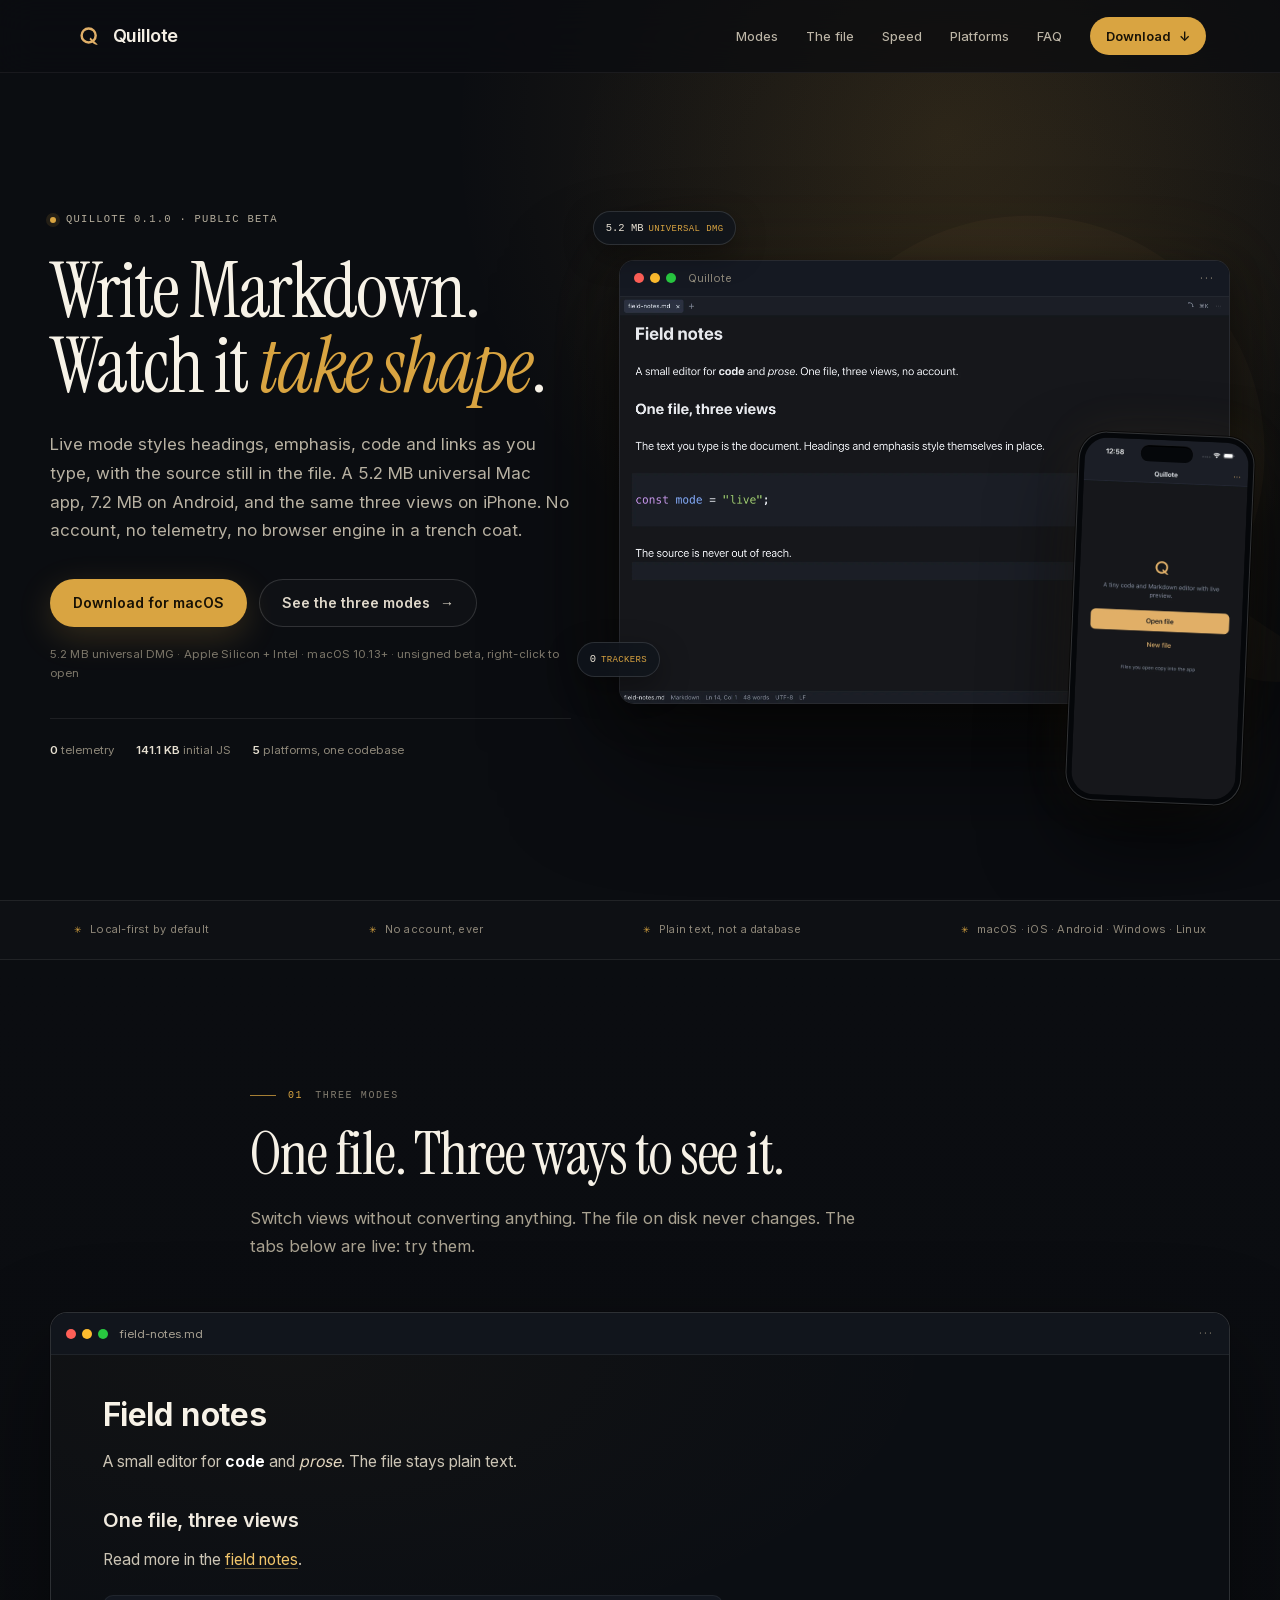
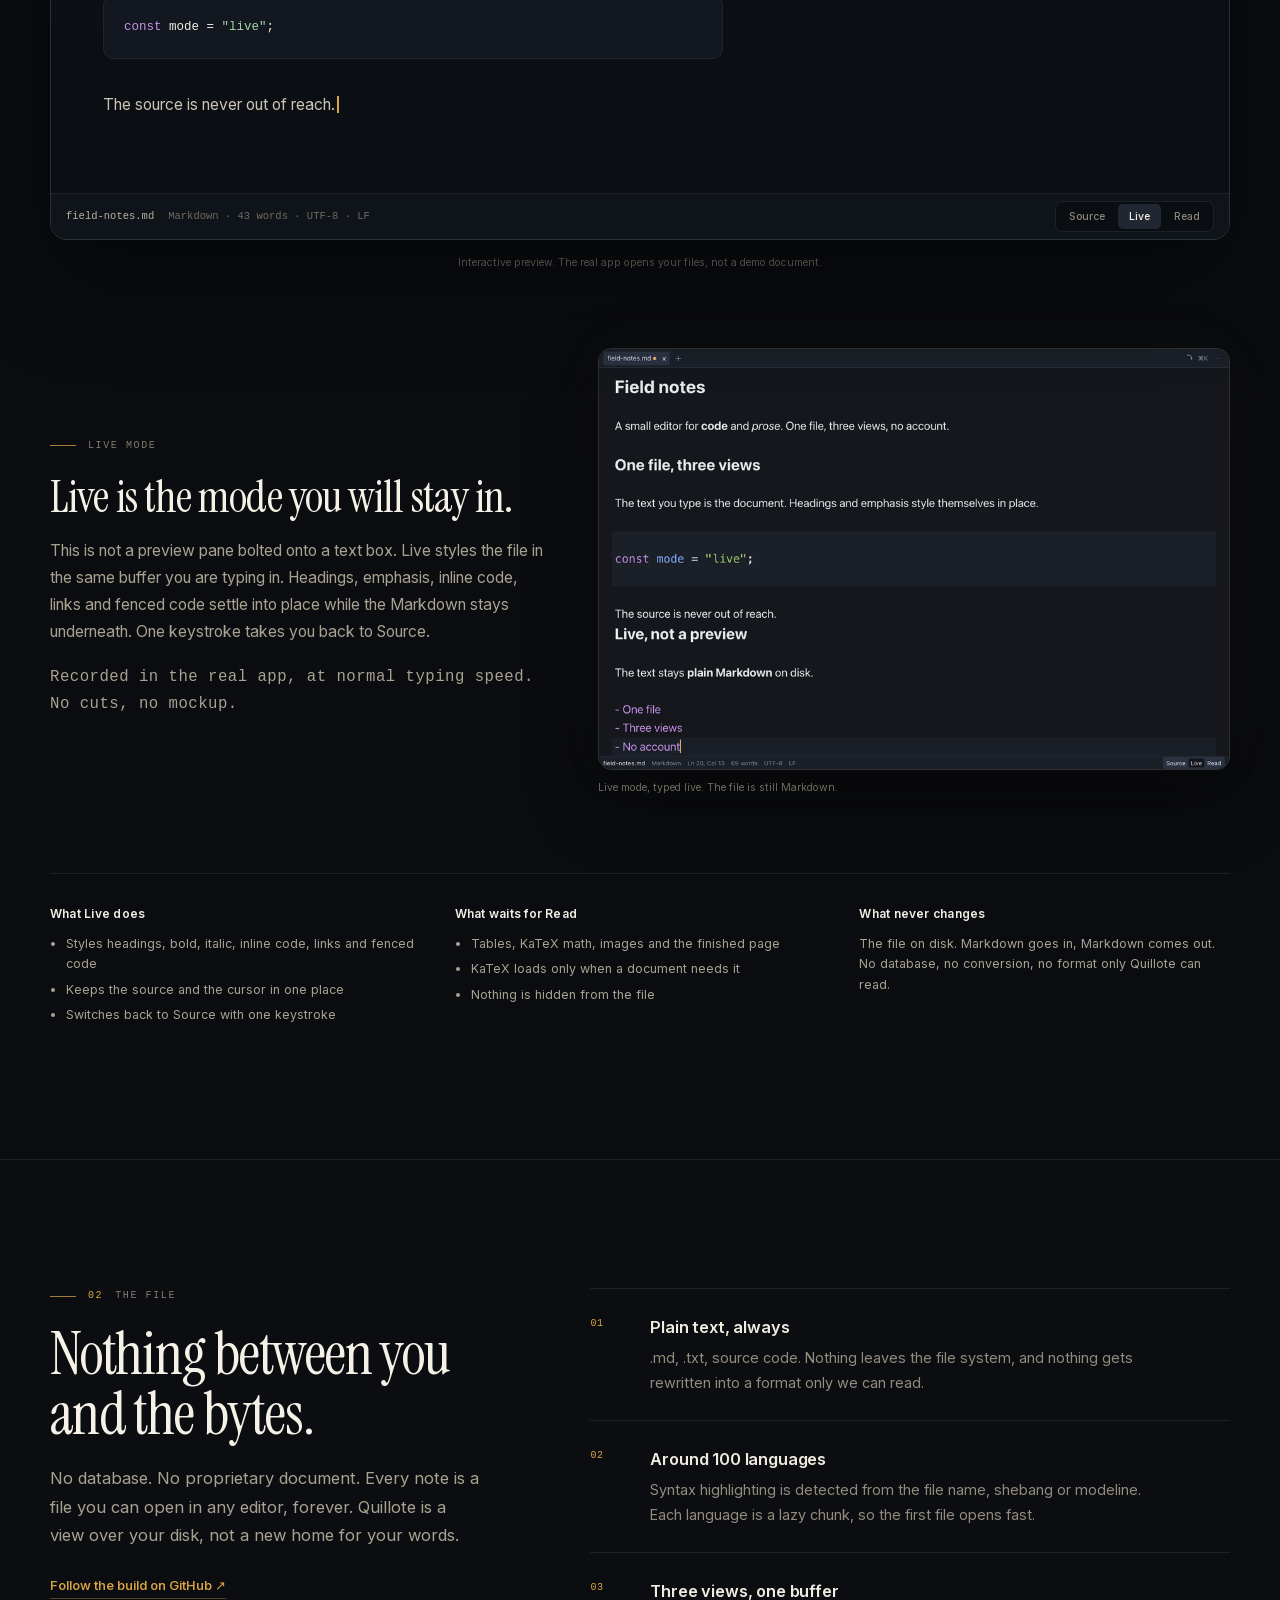
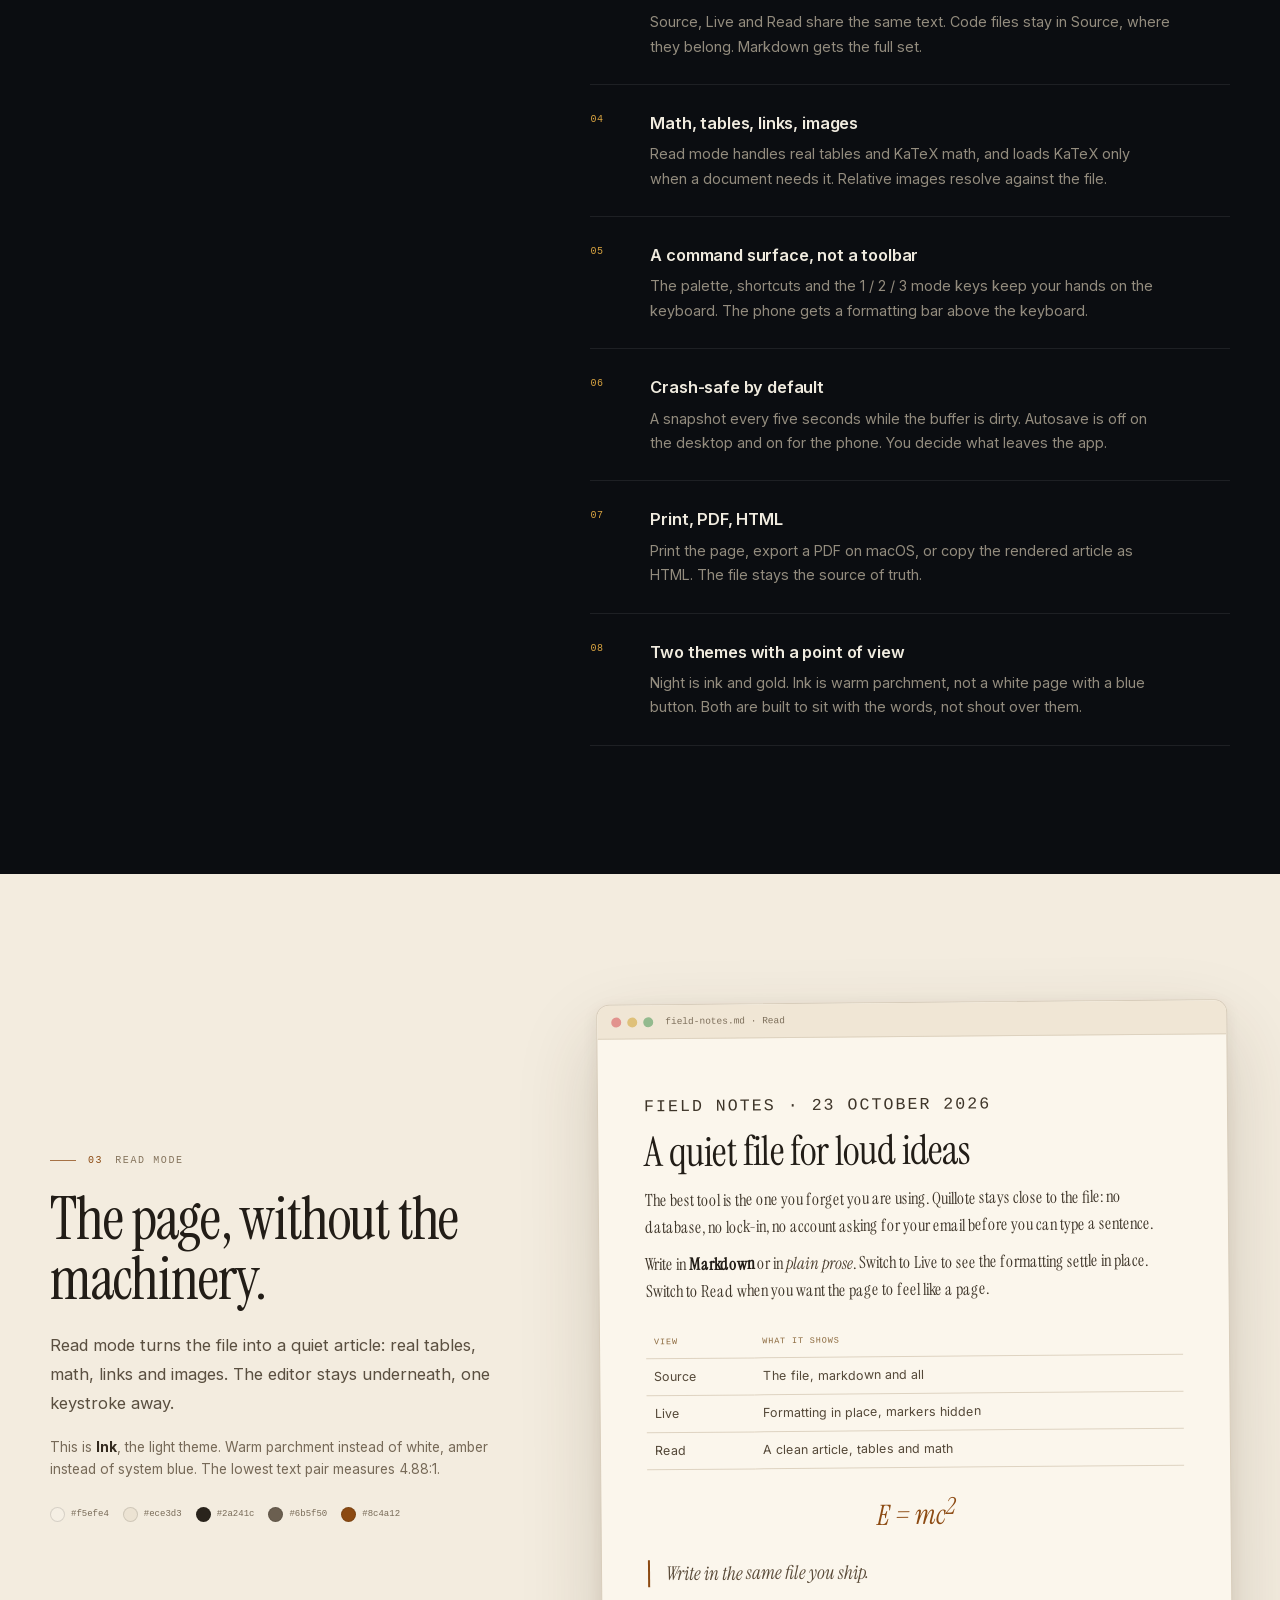
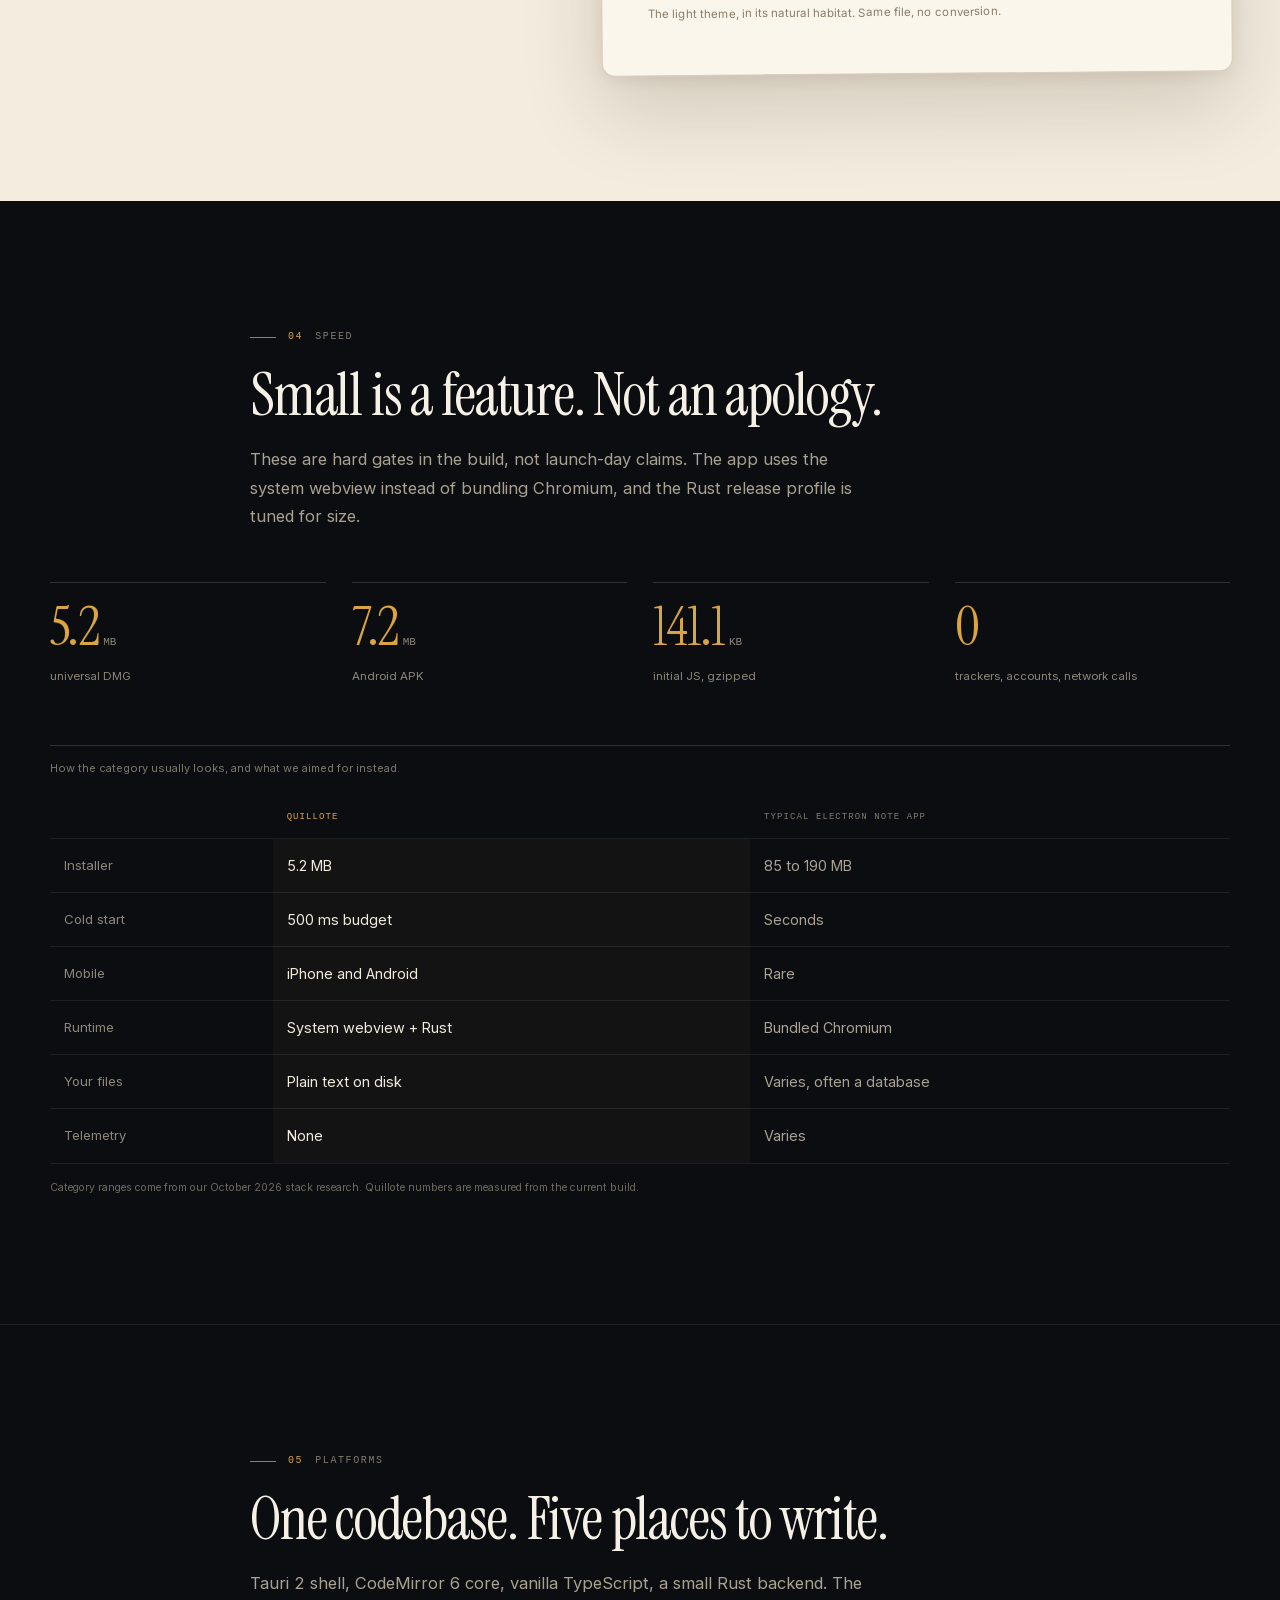
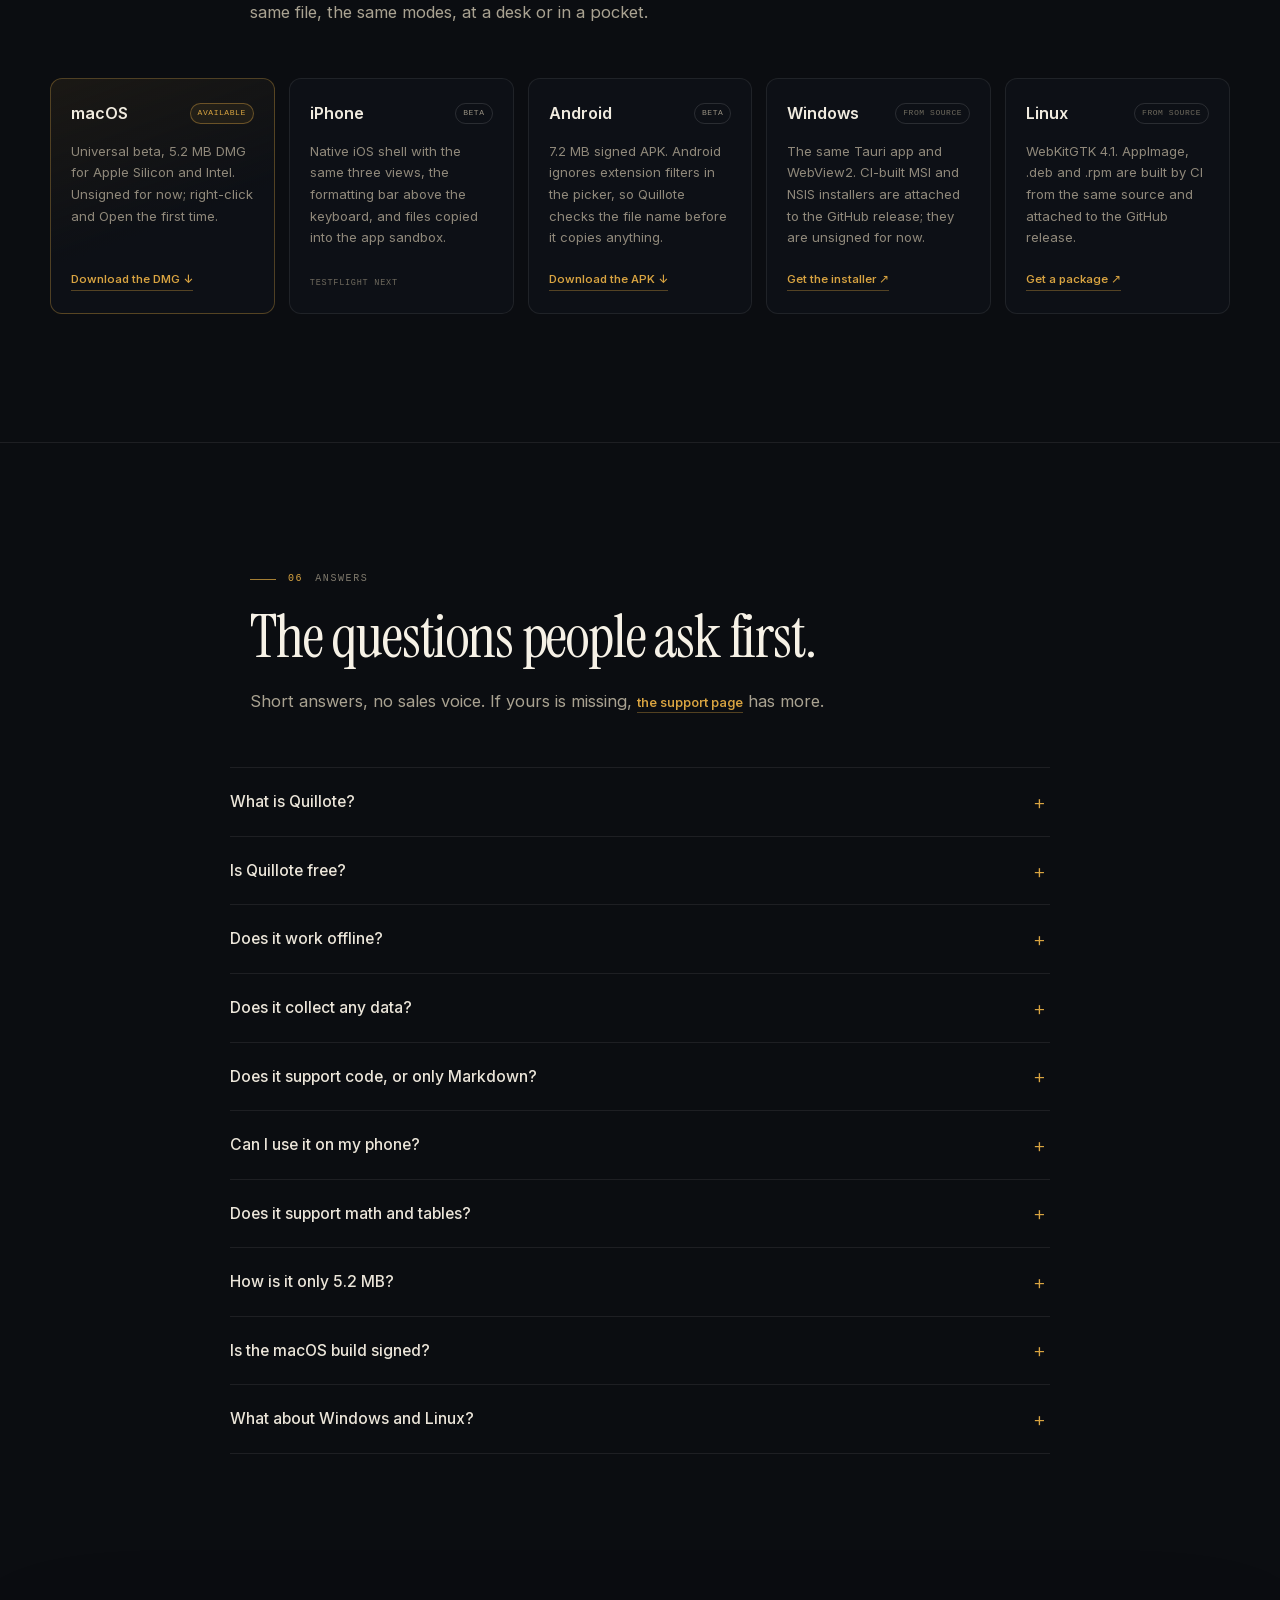
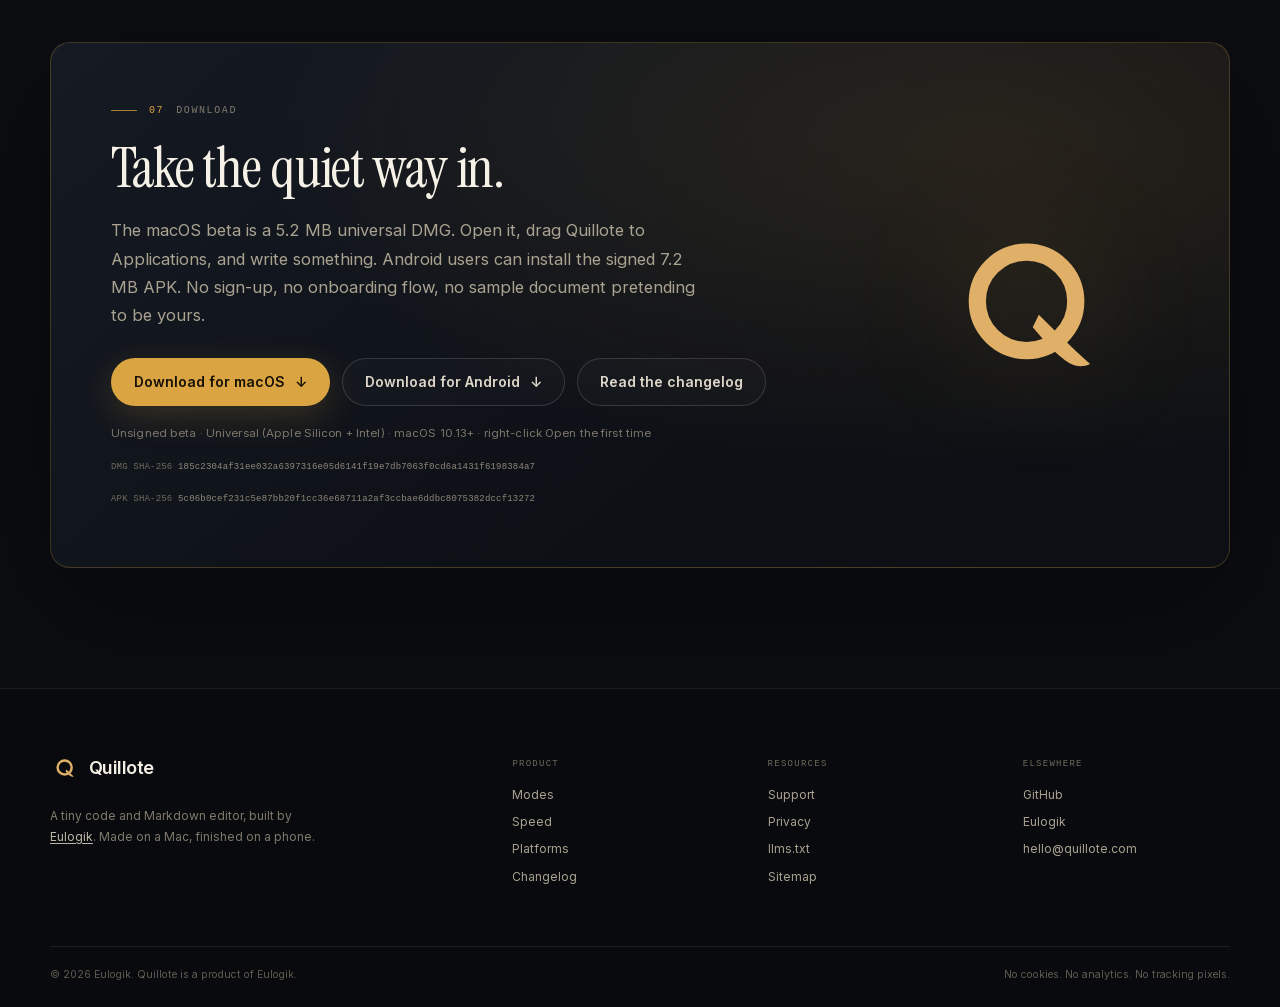
==== index.html @ 2f06572e "site: launch Quillote public beta" ====
<!DOCTYPE html>
<html lang="en">
<head>
  <meta charset="utf-8">
  <meta name="viewport" content="width=device-width, initial-scale=1, viewport-fit=cover">
  <title>Quillote: a tiny Markdown editor with a real Live mode</title>
  <meta name="description" content="Quillote is a 5.2 MB Markdown and code editor for macOS, iPhone and Android. Live mode styles the file as you type. Local files, no account, no telemetry.">
  <link rel="canonical" href="https://quillote.com/">
  <meta name="theme-color" content="#0b0d11">
  <meta name="color-scheme" content="dark">
  <meta name="author" content="Eulogik">

  <meta property="og:type" content="website">
  <meta property="og:site_name" content="Quillote">
  <meta property="og:title" content="Quillote: write Markdown, watch it take shape">
  <meta property="og:description" content="Live Markdown with a real code editor inside. A 5.2 MB Mac app, 7.2 MB on Android. Local files, no account, no telemetry.">
  <meta property="og:url" content="https://quillote.com/">
  <meta property="og:image" content="https://quillote.com/assets/img/og.jpg">
  <meta property="og:image:width" content="1200">
  <meta property="og:image:height" content="630">
  <meta property="og:image:alt" content="Quillote, a tiny code and Markdown editor">
  <meta name="twitter:card" content="summary_large_image">
  <meta name="twitter:title" content="Quillote: write Markdown, watch it take shape">
  <meta name="twitter:description" content="Live Markdown with a real code editor inside. A 5.2 MB Mac app, 7.2 MB on Android. Local files, no account, no telemetry.">
  <meta name="twitter:image" content="https://quillote.com/assets/img/og.jpg">

  <link rel="icon" href="assets/img/quillote-mark.svg" type="image/svg+xml">
  <link rel="apple-touch-icon" href="assets/img/apple-touch-icon.png">
  <link rel="manifest" href="site.webmanifest">
  <link rel="alternate" type="text/markdown" href="index.md" title="Quillote in Markdown">
  <link rel="describedby" href="llms.txt" type="text/plain">

  <link rel="preload" href="assets/fonts/instrument-serif-regular.woff2" as="font" type="font/woff2" crossorigin>
  <link rel="preload" href="assets/fonts/inter-var.woff2" as="font" type="font/woff2" crossorigin>
  <link rel="preload" href="assets/img/desktop-live-hero.webp" as="image" type="image/webp">
  <link rel="stylesheet" href="assets/css/site.css">
  <script>document.documentElement.classList.add('js')</script>
  <script type="application/ld+json">
  {
    "@context": "https://schema.org",
    "@graph": [
      {
        "@type": "WebSite",
        "@id": "https://quillote.com/#website",
        "url": "https://quillote.com/",
        "name": "Quillote",
        "description": "A tiny code and Markdown editor with live preview.",
        "inLanguage": "en",
        "publisher": { "@id": "https://quillote.com/#org" }
      },
      {
        "@type": "Organization",
        "@id": "https://quillote.com/#org",
        "name": "Eulogik",
        "url": "https://eulogik.com",
        "logo": "https://quillote.com/assets/img/quillote-icon.png",
        "sameAs": ["https://github.com/eulogik"]
      },
      {
        "@type": "WebPage",
        "@id": "https://quillote.com/#webpage",
        "url": "https://quillote.com/",
        "name": "Quillote: a tiny Markdown editor with a real Live mode",
        "isPartOf": { "@id": "https://quillote.com/#website" },
        "about": { "@id": "https://quillote.com/#app" },
        "primaryImageOfPage": "https://quillote.com/assets/img/og.jpg",
        "datePublished": "2026-10-22",
        "dateModified": "2026-10-23"
      },
      {
        "@type": "SoftwareApplication",
        "@id": "https://quillote.com/#app",
        "name": "Quillote",
        "operatingSystem": "macOS, iOS, Android, Windows, Linux",
        "applicationCategory": "DeveloperApplication",
        "description": "A tiny code and Markdown editor with Source, Live and Read views. Local files, no account, no telemetry.",
        "softwareVersion": "0.1.0",
        "isAccessibleForFree": true,
        "license": "Proprietary",
        "downloadUrl": "https://quillote.com/assets/downloads/Quillote_0.1.0_universal.dmg",
        "screenshot": "https://quillote.com/assets/img/desktop-live-hero.png",
        "featureList": [
          "Source, Live and Read views",
          "Markdown with tables and KaTeX math in Read",
          "Around 100 code languages with lazy highlighting",
          "Local plain-text files",
          "No account and no telemetry",
          "Crash snapshots every five seconds while dirty"
        ],
        "author": { "@id": "https://quillote.com/#org" },
        "publisher": { "@id": "https://quillote.com/#org" },
        "offers": { "@type": "Offer", "price": "0", "priceCurrency": "USD" }
      },
      {
        "@type": "FAQPage",
        "@id": "https://quillote.com/#faq",
        "mainEntity": [
          {
            "@type": "Question",
            "name": "What is Quillote?",
            "acceptedAnswer": {
              "@type": "Answer",
              "text": "Quillote is a small code and Markdown editor for macOS, iPhone and Android. It has three views: Source, Live and Read."
            }
          },
          {
            "@type": "Question",
            "name": "Is Quillote free?",
            "acceptedAnswer": {
              "@type": "Answer",
              "text": "The beta is free. Pricing for the 1.0 release has not been decided."
            }
          },
          {
            "@type": "Question",
            "name": "Does Quillote work offline?",
            "acceptedAnswer": {
              "@type": "Answer",
              "text": "Yes. Quillote opens files on your disk and needs no connection. Links open in your browser."
            }
          },
          {
            "@type": "Question",
            "name": "Does Quillote collect any data?",
            "acceptedAnswer": {
              "@type": "Answer",
              "text": "No. There are no accounts, no analytics and no telemetry. The only network request is a link you choose to open."
            }
          },
          {
            "@type": "Question",
            "name": "Does Quillote support code?",
            "acceptedAnswer": {
              "@type": "Answer",
              "text": "Yes. It highlights around 100 languages, with line numbers and a lazy-loaded language chunk for each file type."
            }
          },
          {
            "@type": "Question",
            "name": "Does it support math and tables?",
            "acceptedAnswer": {
              "@type": "Answer",
              "text": "Read mode renders tables and KaTeX math. Live mode styles headings, emphasis, code and links; tables and math stay as source."
            }
          },
          {
            "@type": "Question",
            "name": "Can I use it on my phone?",
            "acceptedAnswer": {
              "@type": "Answer",
              "text": "Yes. The iPhone and Android apps are in beta. A file you open copies into the app sandbox and leaves through the share sheet."
            }
          },
          {
            "@type": "Question",
            "name": "How is it only 5.2 MB?",
            "acceptedAnswer": {
              "@type": "Answer",
              "text": "It uses the system webview instead of bundling Chromium, ships no UI or editor fonts, and builds Rust with a size-tuned release profile. The budgets are enforced in CI."
            }
          },
          {
            "@type": "Question",
            "name": "Is the macOS build signed?",
            "acceptedAnswer": {
              "@type": "Answer",
              "text": "The beta DMG is unsigned. Right-click the app and choose Open the first time. Signing and notarization are the next release step."
            }
          },
          {
            "@type": "Question",
            "name": "What about Windows and Linux?",
            "acceptedAnswer": {
              "@type": "Answer",
              "text": "The same codebase builds on Windows and Linux. CI-built installers are attached to the GitHub release; they are unsigned."
            }
          }
        ]
      }
    ]
  }
  </script>
</head>
<body>
  <a class="skip-link" href="#main">Skip to content</a>

  <header class="site-header" id="top">
    <div class="nav-shell">
      <a class="brand" href="./" aria-label="Quillote home"><img class="brand-mark" src="assets/img/quillote-mark.svg" alt="" width="30" height="30" aria-hidden="true"><span class="brand-word">Quillote</span></a>
      <button class="nav-toggle" id="nav-toggle" type="button" aria-expanded="false" aria-controls="nav-links">
        <span class="nav-toggle-line"></span>
        <span class="nav-toggle-line"></span>
        <span class="visually-hidden">Menu</span>
      </button>
      <nav class="nav-links" id="nav-links" aria-label="Primary">
        <a href="#modes">Modes</a>
        <a href="#file">The file</a>
        <a href="#speed">Speed</a>
        <a href="#platforms">Platforms</a>
        <a href="#faq">FAQ</a>
        <a class="nav-cta" href="#download">Download <span aria-hidden="true">↓</span></a>
      </nav>
    </div>
  </header>

  <main id="main">
    <section class="hero" aria-labelledby="hero-title">
      <div class="hero-noise" aria-hidden="true"></div>
      <img class="hero-watermark" src="assets/img/quillote-mark.svg" alt="" width="820" height="820" aria-hidden="true">
      <div class="hero-grid">
        <div class="hero-copy">
          <p class="eyebrow"><span class="eyebrow-dot"></span> Quillote 0.1.0 · public beta</p>
          <h1 id="hero-title">Write Markdown. Watch it <em>take shape</em>.</h1>
          <p class="hero-sub">Live mode styles headings, emphasis, code and links as you type, with the source still in the file. A 5.2 MB universal Mac app, 7.2 MB on Android, and the same three views on iPhone. No account, no telemetry, no browser engine in a trench coat.</p>
          <div class="hero-actions">
            <a class="btn btn-gold" href="assets/downloads/Quillote_0.1.0_universal.dmg" download>Download for macOS</a>
            <a class="btn btn-ghost" href="#modes">See the three modes <span aria-hidden="true">→</span></a>
          </div>
          <p class="hero-note">5.2 MB universal DMG · Apple Silicon + Intel · macOS 10.13+ · unsigned beta, right-click to open</p>
          <div class="hero-proof">
            <span><strong>0</strong> telemetry</span>
            <span><strong>141.1 KB</strong> initial JS</span>
            <span><strong>5</strong> platforms, one codebase</span>
          </div>
        </div>

        <div class="hero-stage" aria-hidden="true">
          <div class="window-frame">
            <div class="window-bar">
              <span class="traffic"><i></i><i></i><i></i></span>
              <span class="window-title">Quillote</span>
              <span class="window-dots">···</span>
            </div>
            <picture>
              <source srcset="assets/img/desktop-live-hero.webp" type="image/webp">
              <img src="assets/img/desktop-live-hero.png" alt="" width="2400" height="1600" fetchpriority="high" decoding="async">
            </picture>
          </div>
          <div class="phone-frame">
            <span class="phone-notch"></span>
            <picture>
              <source srcset="assets/img/iphone-first-run-dark-2x.webp" type="image/webp">
              <img src="assets/img/iphone-first-run-dark-2x.png" alt="" width="804" height="1748" loading="lazy" decoding="async">
            </picture>
          </div>
          <span class="chip chip-a">5.2 MB <small>universal DMG</small></span>
          <span class="chip chip-b">0 <small>trackers</small></span>
        </div>
      </div>
    </section>

    <section class="proof-strip" aria-label="Principles">
      <div class="proof-shell">
        <p><span class="proof-mark">✳</span> Local-first by default</p>
        <p><span class="proof-mark">✳</span> No account, ever</p>
        <p><span class="proof-mark">✳</span> Plain text, not a database</p>
        <p><span class="proof-mark">✳</span> macOS · iOS · Android · Windows · Linux</p>
      </div>
    </section>

    <section class="section modes" id="modes" aria-labelledby="modes-title">
      <div class="section-head">
        <p class="label"><span>01</span> Three modes</p>
        <h2 id="modes-title">One file. Three ways to see it.</h2>
        <p class="lead">Switch views without converting anything. The file on disk never changes. The tabs below are live: try them.</p>
      </div>

      <div class="demo-window" id="demo" data-mode="live">
        <div class="demo-bar">
          <span class="traffic"><i></i><i></i><i></i></span>
          <span class="demo-tab-title">field-notes.md</span>
          <span class="demo-dots">···</span>
        </div>
        <div class="demo-panels">
          <div class="demo-panel" id="panel-source" role="tabpanel" aria-labelledby="tab-source" hidden>
            <pre class="source-code"><span class="tok-h"># Field notes</span>

A small editor for <span class="tok-strong">**code**</span> and <span class="tok-em">*prose*</span>.
The file stays <span class="tok-plain">plain text</span>.

<span class="tok-h">## One file, three views</span>

Read more in the <span class="tok-link">[field notes](https://quillote.com/notes)</span>.

<span class="tok-fence">~~~ts</span>
<span class="tok-code">const mode = "live";</span>
<span class="tok-fence">~~~</span>

The source is never out of reach.</pre>
          </div>
          <div class="demo-panel demo-live" id="panel-live" role="tabpanel" aria-labelledby="tab-live">
            <div class="live-doc">
              <h3>Field notes</h3>
              <p>A small editor for <strong>code</strong> and <em>prose</em>. The file stays plain text.</p>
              <h4>One file, three views</h4>
              <p>Read more in the <a href="https://quillote.com/notes">field notes</a>.</p>
              <pre><code><span class="code-key">const</span> mode = <span class="code-str">"live"</span>;</code></pre>
              <p class="live-tail">The source is never out of reach.<span class="caret" aria-hidden="true"></span></p>
            </div>
          </div>
          <div class="demo-panel demo-read" id="panel-read" role="tabpanel" aria-labelledby="tab-read" hidden>
            <article class="read-doc">
              <p class="read-kicker">Field notes</p>
              <h3>One file, three views</h3>
              <p>A small editor for <strong>code</strong> and <em>prose</em>. The file stays plain text.</p>
              <p>Read more in the <a href="https://quillote.com/notes">field notes</a>.</p>
              <pre><code><span class="code-key">const</span> mode = <span class="code-str">"live"</span>;</code></pre>
              <p>The source is never out of reach.</p>
            </article>
          </div>
        </div>
        <div class="demo-status">
          <span class="demo-file">field-notes.md</span>
          <span class="demo-meta">Markdown · 43 words · UTF-8 · LF</span>
          <div class="demo-tabs" role="tablist" aria-label="View mode">
            <button type="button" class="demo-tab" id="tab-source" role="tab" aria-selected="false" aria-controls="panel-source" data-demo-tab="source" tabindex="-1">Source</button>
            <button type="button" class="demo-tab is-active" id="tab-live" role="tab" aria-selected="true" aria-controls="panel-live" data-demo-tab="live" tabindex="0">Live</button>
            <button type="button" class="demo-tab" id="tab-read" role="tab" aria-selected="false" aria-controls="panel-read" data-demo-tab="read" tabindex="-1">Read</button>
          </div>
        </div>
      </div>
      <p class="demo-caption">Interactive preview. The real app opens your files, not a demo document.</p>

      <div class="live-feature" id="live">
        <div class="live-feature-head">
          <p class="label">Live mode</p>
          <h3>Live is the mode you will stay in.</h3>
          <p>This is not a preview pane bolted onto a text box. Live styles the file in the same buffer you are typing in. Headings, emphasis, inline code, links and fenced code settle into place while the Markdown stays underneath. One keystroke takes you back to Source.</p>
          <p class="live-note">Recorded in the real app, at normal typing speed. No cuts, no mockup.</p>
        </div>
        <div class="live-video">
          <video src="assets/img/quillote-live.mp4" poster="assets/img/quillote-live-poster.png" width="1200" height="800" autoplay muted loop playsinline preload="metadata" aria-label="Typing Markdown in Quillote Live mode; headings, bold text and code style themselves in place."></video>
          <p class="demo-caption">Live mode, typed live. The file is still Markdown.</p>
        </div>
        <div class="live-truth">
          <div>
            <h4>What Live does</h4>
            <ul>
              <li>Styles headings, bold, italic, inline code, links and fenced code</li>
              <li>Keeps the source and the cursor in one place</li>
              <li>Switches back to Source with one keystroke</li>
            </ul>
          </div>
          <div>
            <h4>What waits for Read</h4>
            <ul>
              <li>Tables, KaTeX math, images and the finished page</li>
              <li>KaTeX loads only when a document needs it</li>
              <li>Nothing is hidden from the file</li>
            </ul>
          </div>
          <div>
            <h4>What never changes</h4>
            <p>The file on disk. Markdown goes in, Markdown comes out. No database, no conversion, no format only Quillote can read.</p>
          </div>
        </div>
      </div>
    </section>

    <section class="section file-section" id="file" aria-labelledby="file-title">
      <div class="split">
        <div class="split-sticky">
          <p class="label"><span>02</span> The file</p>
          <h2 id="file-title">Nothing between you and the bytes.</h2>
          <p class="lead">No database. No proprietary document. Every note is a file you can open in any editor, forever. Quillote is a view over your disk, not a new home for your words.</p>
          <a class="text-link" href="https://github.com/eulogik" rel="noopener">Follow the build on GitHub <span aria-hidden="true">↗</span></a>
        </div>
        <ol class="feature-list">
          <li>
            <span class="feature-num">01</span>
            <div><h3>Plain text, always</h3><p>.md, .txt, source code. Nothing leaves the file system, and nothing gets rewritten into a format only we can read.</p></div>
          </li>
          <li>
            <span class="feature-num">02</span>
            <div><h3>Around 100 languages</h3><p>Syntax highlighting is detected from the file name, shebang or modeline. Each language is a lazy chunk, so the first file opens fast.</p></div>
          </li>
          <li>
            <span class="feature-num">03</span>
            <div><h3>Three views, one buffer</h3><p>Source, Live and Read share the same text. Code files stay in Source, where they belong. Markdown gets the full set.</p></div>
          </li>
          <li>
            <span class="feature-num">04</span>
            <div><h3>Math, tables, links, images</h3><p>Read mode handles real tables and KaTeX math, and loads KaTeX only when a document needs it. Relative images resolve against the file.</p></div>
          </li>
          <li>
            <span class="feature-num">05</span>
            <div><h3>A command surface, not a toolbar</h3><p>The palette, shortcuts and the 1 / 2 / 3 mode keys keep your hands on the keyboard. The phone gets a formatting bar above the keyboard.</p></div>
          </li>
          <li>
            <span class="feature-num">06</span>
            <div><h3>Crash-safe by default</h3><p>A snapshot every five seconds while the buffer is dirty. Autosave is off on the desktop and on for the phone. You decide what leaves the app.</p></div>
          </li>
          <li>
            <span class="feature-num">07</span>
            <div><h3>Print, PDF, HTML</h3><p>Print the page, export a PDF on macOS, or copy the rendered article as HTML. The file stays the source of truth.</p></div>
          </li>
          <li>
            <span class="feature-num">08</span>
            <div><h3>Two themes with a point of view</h3><p>Night is ink and gold. Ink is warm parchment, not a white page with a blue button. Both are built to sit with the words, not shout over them.</p></div>
          </li>
        </ol>
      </div>
    </section>

    <section class="paper-section" id="ink" aria-labelledby="ink-title">
      <div class="paper-inner">
        <div class="paper-copy">
          <p class="label label-dark"><span>03</span> Read mode</p>
          <h2 id="ink-title">The page, without the machinery.</h2>
          <p class="paper-lead">Read mode turns the file into a quiet article: real tables, math, links and images. The editor stays underneath, one keystroke away.</p>
          <p class="paper-note">This is <strong>Ink</strong>, the light theme. Warm parchment instead of white, amber instead of system blue. The lowest text pair measures 4.88:1.</p>
          <div class="swatches">
            <span><i style="background:#f5efe4"></i>#f5efe4</span>
            <span><i style="background:#ece3d3"></i>#ece3d3</span>
            <span><i style="background:#2a241c"></i>#2a241c</span>
            <span><i style="background:#6b5f50"></i>#6b5f50</span>
            <span><i style="background:#8c4a12"></i>#8c4a12</span>
          </div>
        </div>
        <div class="paper-card">
          <div class="paper-bar">
            <span class="traffic traffic-light"><i></i><i></i><i></i></span>
            <span>field-notes.md · Read</span>
          </div>
          <article class="paper-article">
            <p class="paper-kicker">Field notes · 23 October 2026</p>
            <h3>A quiet file for loud ideas</h3>
            <p>The best tool is the one you forget you are using. Quillote stays close to the file: no database, no lock-in, no account asking for your email before you can type a sentence.</p>
            <p>Write in <strong>Markdown</strong> or in <em>plain prose</em>. Switch to Live to see the formatting settle in place. Switch to Read when you want the page to feel like a page.</p>
            <table>
              <caption class="visually-hidden">A small comparison of views</caption>
              <thead><tr><th scope="col">View</th><th scope="col">What it shows</th></tr></thead>
              <tbody>
                <tr><td>Source</td><td>The file, markdown and all</td></tr>
                <tr><td>Live</td><td>Formatting in place, markers hidden</td></tr>
                <tr><td>Read</td><td>A clean article, tables and math</td></tr>
              </tbody>
            </table>
            <p class="formula">E = mc<sup>2</sup></p>
            <blockquote>Write in the same file you ship.</blockquote>
            <p class="paper-small">The light theme, in its natural habitat. Same file, no conversion.</p>
          </article>
        </div>
      </div>
    </section>

    <section class="section speed" id="speed" aria-labelledby="speed-title">
      <div class="section-head">
        <p class="label"><span>04</span> Speed</p>
        <h2 id="speed-title">Small is a feature. Not an apology.</h2>
        <p class="lead">These are hard gates in the build, not launch-day claims. The app uses the system webview instead of bundling Chromium, and the Rust release profile is tuned for size.</p>
      </div>
      <div class="stats">
        <div class="stat"><span class="stat-num">5.2</span><span class="stat-unit">MB</span><span class="stat-label">universal DMG</span></div>
        <div class="stat"><span class="stat-num">7.2</span><span class="stat-unit">MB</span><span class="stat-label">Android APK</span></div>
        <div class="stat"><span class="stat-num">141.1</span><span class="stat-unit">KB</span><span class="stat-label">initial JS, gzipped</span></div>
        <div class="stat"><span class="stat-num">0</span><span class="stat-unit"></span><span class="stat-label">trackers, accounts, network calls</span></div>
      </div>
      <div class="table-wrap">
        <table class="compare">
          <caption>How the category usually looks, and what we aimed for instead.</caption>
          <thead>
            <tr><th scope="col"></th><th scope="col">Quillote</th><th scope="col">Typical Electron note app</th></tr>
          </thead>
          <tbody>
            <tr><th scope="row">Installer</th><td>5.2 MB</td><td>85 to 190 MB</td></tr>
            <tr><th scope="row">Cold start</th><td>500 ms budget</td><td>Seconds</td></tr>
            <tr><th scope="row">Mobile</th><td>iPhone and Android</td><td>Rare</td></tr>
            <tr><th scope="row">Runtime</th><td>System webview + Rust</td><td>Bundled Chromium</td></tr>
            <tr><th scope="row">Your files</th><td>Plain text on disk</td><td>Varies, often a database</td></tr>
            <tr><th scope="row">Telemetry</th><td>None</td><td>Varies</td></tr>
          </tbody>
        </table>
      </div>
      <p class="footnote">Category ranges come from our October 2026 stack research. Quillote numbers are measured from the current build.</p>
    </section>

    <section class="section platforms" id="platforms" aria-labelledby="platforms-title">
      <div class="section-head">
        <p class="label"><span>05</span> Platforms</p>
        <h2 id="platforms-title">One codebase. Five places to write.</h2>
        <p class="lead">Tauri 2 shell, CodeMirror 6 core, vanilla TypeScript, a small Rust backend. The same file, the same modes, at a desk or in a pocket.</p>
      </div>
      <div class="platform-grid">
        <article class="platform is-ready">
          <div class="platform-top"><h3>macOS</h3><span class="status status-ready">Available</span></div>
          <p>Universal beta, 5.2 MB DMG for Apple Silicon and Intel. Unsigned for now; right-click and Open the first time.</p>
          <a class="text-link" href="assets/downloads/Quillote_0.1.0_universal.dmg" download>Download the DMG <span aria-hidden="true">↓</span></a>
        </article>
        <article class="platform">
          <div class="platform-top"><h3>iPhone</h3><span class="status">Beta</span></div>
          <p>Native iOS shell with the same three views, the formatting bar above the keyboard, and files copied into the app sandbox.</p>
          <span class="platform-note">TestFlight next</span>
        </article>
        <article class="platform">
          <div class="platform-top"><h3>Android</h3><span class="status">Beta</span></div>
          <p>7.2 MB signed APK. Android ignores extension filters in the picker, so Quillote checks the file name before it copies anything.</p>
          <a class="text-link" href="assets/downloads/Quillote_0.1.0_arm64.apk" download>Download the APK <span aria-hidden="true">↓</span></a>
        </article>
        <article class="platform">
          <div class="platform-top"><h3>Windows</h3><span class="status status-later">From source</span></div>
          <p>The same Tauri app and WebView2. CI-built MSI and NSIS installers are attached to the GitHub release; they are unsigned for now.</p>
          <a class="text-link" href="https://github.com/eulogik/quillote-site/releases" rel="noopener">Get the installer <span aria-hidden="true">↗</span></a>
        </article>
        <article class="platform">
          <div class="platform-top"><h3>Linux</h3><span class="status status-later">From source</span></div>
          <p>WebKitGTK 4.1. AppImage, .deb and .rpm are built by CI from the same source and attached to the GitHub release.</p>
          <a class="text-link" href="https://github.com/eulogik/quillote-site/releases" rel="noopener">Get a package <span aria-hidden="true">↗</span></a>
        </article>
      </div>
    </section>

    <section class="section faq-section" id="faq" aria-labelledby="faq-title">
      <div class="section-head">
        <p class="label"><span>06</span> Answers</p>
        <h2 id="faq-title">The questions people ask first.</h2>
        <p class="lead">Short answers, no sales voice. If yours is missing, <a class="text-link" href="support/">the support page</a> has more.</p>
      </div>
      <div class="faq-list">
        <details class="faq-item">
          <summary>What is Quillote?</summary>
          <p>Quillote is a small code and Markdown editor for macOS, iPhone and Android. It has three views: Source, Live and Read. It is built for people who keep their work in files, not in someone else's database.</p>
        </details>
        <details class="faq-item">
          <summary>Is Quillote free?</summary>
          <p>The public beta is free. Pricing for the 1.0 release has not been decided. If a paid tier arrives, the local editor stays usable without an account.</p>
        </details>
        <details class="faq-item">
          <summary>Does it work offline?</summary>
          <p>Yes. Quillote opens files on your disk and needs no connection. A link you click opens in your browser.</p>
        </details>
        <details class="faq-item">
          <summary>Does it collect any data?</summary>
          <p>No. There are no accounts, no analytics and no telemetry. The app does not check for updates in this beta. The only network request is a link you choose to open.</p>
        </details>
        <details class="faq-item">
          <summary>Does it support code, or only Markdown?</summary>
          <p>Both. Markdown gets Source, Live and Read. Code files get Source, with syntax highlighting for around 100 languages, line numbers and a lazy-loaded grammar per language.</p>
        </details>
        <details class="faq-item">
          <summary>Can I use it on my phone?</summary>
          <p>Yes. The iPhone and Android apps are in beta. The Android APK is signed and downloadable below; iPhone goes through TestFlight and the App Store. On mobile, a file you open copies into the app sandbox; edits leave through the share sheet. That is deliberate, because writing back to a picked provider URL is not reliable yet.</p>
        </details>
        <details class="faq-item">
          <summary>Does it support math and tables?</summary>
          <p>Read mode renders tables and KaTeX math. Live mode styles headings, emphasis, code and links; tables and math stay as source, so nothing is hidden from the file. KaTeX loads only when a document needs it.</p>
        </details>
        <details class="faq-item">
          <summary>How is it only 5.2 MB?</summary>
          <p>It uses the system webview instead of bundling Chromium, ships no UI or editor fonts, and builds Rust with LTO, one codegen unit, stripping and panic=abort. The size budgets run in CI.</p>
        </details>
        <details class="faq-item">
          <summary>Is the macOS build signed?</summary>
          <p>Not yet. The public beta DMG is unsigned, so right-click the app and choose Open the first time. Signing and notarization are the next release step.</p>
        </details>
        <details class="faq-item">
          <summary>What about Windows and Linux?</summary>
          <p>The same codebase builds on Windows and Linux. CI-built installers are attached to the GitHub release; they are unsigned for now. Windows users will see SmartScreen until a code-signing certificate is added.</p>
        </details>
      </div>
    </section>

    <section class="download-section" id="download" aria-labelledby="download-title">
      <div class="download-card">
        <div class="download-copy">
          <p class="label"><span>07</span> Download</p>
          <h2 id="download-title">Take the quiet way in.</h2>
          <p class="lead">The macOS beta is a 5.2 MB universal DMG. Open it, drag Quillote to Applications, and write something. Android users can install the signed 7.2 MB APK. No sign-up, no onboarding flow, no sample document pretending to be yours.</p>
          <div class="hero-actions">
            <a class="btn btn-gold" href="assets/downloads/Quillote_0.1.0_universal.dmg" download>Download for macOS <span aria-hidden="true">↓</span></a>
            <a class="btn btn-ghost" href="assets/downloads/Quillote_0.1.0_arm64.apk" download>Download for Android <span aria-hidden="true">↓</span></a>
            <a class="btn btn-ghost" href="changelog/">Read the changelog</a>
          </div>
          <p class="hero-note">Unsigned beta · Universal (Apple Silicon + Intel) · macOS 10.13+ · right-click Open the first time</p>
          <p class="hash-line">DMG SHA-256 <code id="dmg-hash">185c2304af31ee032a6397316e05d6141f19e7db7063f0cd6a1431f6198384a7</code></p>
          <p class="hash-line">APK SHA-256 <code>5c06b0cef231c5e87bb20f1cc36e68711a2af3ccbae6ddbc8075382dccf13272</code></p>
        </div>
        <div class="download-art" aria-hidden="true">
          <img src="assets/img/quillote-mark.svg" alt="" width="260" height="260">
          <span>Q</span>
        </div>
      </div>
    </section>
  </main>

  <footer class="site-footer">
    <div class="footer-shell">
      <div class="footer-brand">
        <a class="brand" href="./" aria-label="Quillote home"><img class="brand-mark" src="assets/img/quillote-mark.svg" alt="" width="30" height="30" aria-hidden="true"><span class="brand-word">Quillote</span></a>
        <p>A tiny code and Markdown editor, built by <a href="https://eulogik.com" rel="noopener">Eulogik</a>. Made on a Mac, finished on a phone.</p>
      </div>
      <div class="footer-col">
        <h3>Product</h3>
        <a href="#modes">Modes</a>
        <a href="#speed">Speed</a>
        <a href="#platforms">Platforms</a>
        <a href="changelog/">Changelog</a>
      </div>
      <div class="footer-col">
        <h3>Resources</h3>
        <a href="support/">Support</a>
        <a href="privacy/">Privacy</a>
        <a href="llms.txt">llms.txt</a>
        <a href="sitemap.xml">Sitemap</a>
      </div>
      <div class="footer-col">
        <h3>Elsewhere</h3>
        <a href="https://github.com/eulogik" rel="noopener">GitHub</a>
        <a href="https://eulogik.com" rel="noopener">Eulogik</a>
        <a href="mailto:hello@quillote.com">hello@quillote.com</a>
      </div>
    </div>
    <div class="footer-bottom">
      <p>© 2026 Eulogik. Quillote is a product of Eulogik.</p>
      <p>No cookies. No analytics. No tracking pixels.</p>
    </div>
  </footer>

  <script src="assets/js/site.js" defer></script>
</body>
</html>
---- assets/css/site.css ----
/* Quillote site. One stylesheet, no framework, self-hosted type. */

@font-face {
  font-family: "Instrument Serif";
  src: url("../fonts/instrument-serif-regular.woff2") format("woff2");
  font-style: normal;
  font-weight: 400;
  font-display: swap;
}
@font-face {
  font-family: "Instrument Serif";
  src: url("../fonts/instrument-serif-italic.woff2") format("woff2");
  font-style: italic;
  font-weight: 400;
  font-display: swap;
}
@font-face {
  font-family: "Inter";
  src: url("../fonts/inter-var.woff2") format("woff2");
  font-style: normal;
  font-weight: 300 700;
  font-display: swap;
}

:root {
  --ink: #0b0d11;
  --ink-2: #0e1117;
  --ink-3: #131822;
  --line: rgba(255, 255, 255, 0.08);
  --line-strong: rgba(255, 255, 255, 0.14);
  --text: #f3eee3;
  --muted: #a9a291;
  --quiet: #7d776a;
  --gold: #d9a441;
  --gold-bright: #f0c46a;
  --gold-soft: rgba(217, 164, 65, 0.12);
  --paper: #f3ecdf;
  --paper-2: #e9dfce;
  --paper-ink: #221d17;
  --paper-muted: #6f6454;
  --serif: "Instrument Serif", Georgia, "Times New Roman", serif;
  --sans: "Inter", -apple-system, BlinkMacSystemFont, "Segoe UI", sans-serif;
  --mono: ui-monospace, SFMono-Regular, "SF Mono", Menlo, Consolas, monospace;
  --max: 1180px;
  --radius: 14px;
  --ease: cubic-bezier(0.22, 0.61, 0.36, 1);
}

*,
*::before,
*::after {
  box-sizing: border-box;
}

html {
  scroll-behavior: smooth;
  background: var(--ink);
}

body {
  margin: 0;
  background: var(--ink);
  color: var(--text);
  font-family: var(--sans);
  font-size: 16px;
  line-height: 1.6;
  -webkit-font-smoothing: antialiased;
  text-rendering: optimizeLegibility;
  overflow-x: hidden;
}

body::after {
  content: "";
  position: fixed;
  inset: 0;
  z-index: 60;
  pointer-events: none;
  opacity: 0.035;
  mix-blend-mode: soft-light;
  background-image: url("data:image/svg+xml,%3Csvg xmlns='http://www.w3.org/2000/svg' width='120' height='120'%3E%3Cfilter id='n'%3E%3CfeTurbulence type='fractalNoise' baseFrequency='.9' numOctaves='2' stitchTiles='stitch'/%3E%3C/filter%3E%3Crect width='100%25' height='100%25' filter='url(%23n)' opacity='.4'/%3E%3C/svg%3E");
}

::selection {
  background: var(--gold);
  color: #161006;
}

img {
  max-width: 100%;
  height: auto;
}

a {
  color: inherit;
}

button,
a {
  -webkit-tap-highlight-color: transparent;
}

:focus-visible {
  outline: 2px solid var(--gold);
  outline-offset: 3px;
  border-radius: 2px;
}

.skip-link {
  position: absolute;
  left: 16px;
  top: -60px;
  z-index: 100;
  padding: 10px 16px;
  border-radius: 8px;
  background: var(--gold);
  color: #161006;
  font-size: 13px;
  font-weight: 600;
  text-decoration: none;
}
.skip-link:focus {
  top: 16px;
}

.visually-hidden {
  position: absolute !important;
  width: 1px;
  height: 1px;
  padding: 0;
  margin: -1px;
  overflow: hidden;
  clip: rect(0 0 0 0);
  white-space: nowrap;
  border: 0;
}

/* ---------------------------------------------------------------- header */

.site-header {
  position: fixed;
  inset: 0 0 auto;
  z-index: 50;
  background: rgba(11, 13, 17, 0.76);
  border-bottom: 1px solid rgba(255, 255, 255, 0.06);
  backdrop-filter: blur(18px) saturate(140%);
  -webkit-backdrop-filter: blur(18px) saturate(140%);
}

.nav-shell {
  max-width: var(--max);
  margin: 0 auto;
  padding: 0 24px;
  height: 72px;
  display: flex;
  align-items: center;
  gap: 32px;
}

.brand {
  display: inline-flex;
  align-items: center;
  gap: 9px;
  flex: none;
  text-decoration: none;
}
.brand-mark {
  width: 30px;
  height: 30px;
  display: block;
  flex: none;
}
.brand-word {
  font-family: var(--sans);
  font-size: 18px;
  font-weight: 600;
  letter-spacing: -0.03em;
  line-height: 1;
  color: #f4efe4;
}

.nav-links {
  margin-left: auto;
  display: flex;
  align-items: center;
  gap: 28px;
}
.nav-links a {
  color: #bdb6a7;
  font-size: 13px;
  font-weight: 450;
  text-decoration: none;
  transition: color 0.2s var(--ease);
}
.nav-links a:hover {
  color: var(--text);
}
.nav-links .nav-cta {
  display: inline-flex;
  align-items: center;
  gap: 8px;
  padding: 9px 16px;
  border-radius: 999px;
  background: var(--gold);
  color: #191307;
  font-weight: 600;
  transition:
    background 0.2s var(--ease),
    transform 0.2s var(--ease);
}
.nav-links .nav-cta:hover {
  background: var(--gold-bright);
  color: #191307;
  transform: translateY(-1px);
}

.nav-toggle {
  display: none;
  margin-left: auto;
  width: 44px;
  height: 44px;
  border: 1px solid var(--line);
  border-radius: 10px;
  background: transparent;
  cursor: pointer;
  position: relative;
}
.nav-toggle-line {
  position: absolute;
  left: 13px;
  width: 18px;
  height: 1px;
  background: var(--text);
  transition:
    transform 0.2s var(--ease),
    top 0.2s var(--ease);
}
.nav-toggle-line:nth-child(1) {
  top: 18px;
}
.nav-toggle-line:nth-child(2) {
  top: 25px;
}
.nav-toggle[aria-expanded="true"] .nav-toggle-line:nth-child(1) {
  top: 22px;
  transform: rotate(45deg);
}
.nav-toggle[aria-expanded="true"] .nav-toggle-line:nth-child(2) {
  top: 22px;
  transform: rotate(-45deg);
}

/* ------------------------------------------------------------------ hero */

.hero {
  position: relative;
  min-height: 100vh;
  padding: 148px 24px 84px;
  display: flex;
  align-items: center;
  overflow: hidden;
  isolation: isolate;
}
.hero::before {
  content: "";
  position: absolute;
  z-index: -2;
  inset: -20% -10% auto 30%;
  height: 900px;
  background: radial-gradient(ellipse at 55% 35%, rgba(217, 164, 65, 0.13), transparent 62%);
  pointer-events: none;
}
.hero::after {
  content: "";
  position: absolute;
  z-index: -1;
  left: 0;
  right: 0;
  bottom: 0;
  height: 180px;
  background: linear-gradient(to bottom, transparent, var(--ink));
  pointer-events: none;
}

.hero-grid {
  width: 100%;
  max-width: var(--max);
  margin: 0 auto;
  display: grid;
  grid-template-columns: 0.92fr 1.08fr;
  gap: 48px;
  align-items: center;
}

.hero-copy {
  position: relative;
  z-index: 3;
  max-width: 600px;
}

.eyebrow {
  display: inline-flex;
  align-items: center;
  gap: 10px;
  margin: 0 0 26px;
  font-family: var(--mono);
  font-size: 10.5px;
  letter-spacing: 0.12em;
  text-transform: uppercase;
  color: #b5ad9c;
}
.eyebrow-dot {
  width: 6px;
  height: 6px;
  border-radius: 50%;
  background: var(--gold);
  box-shadow: 0 0 0 4px rgba(217, 164, 65, 0.12);
}

.hero h1 {
  margin: 0;
  font-family: var(--serif);
  font-weight: 400;
  font-size: clamp(3.5rem, 6.1vw, 5.5rem);
  line-height: 0.96;
  letter-spacing: -0.025em;
  color: #f7f2e7;
}
.hero h1 em {
  font-style: italic;
  color: var(--gold);
}

.hero-sub {
  margin: 26px 0 0;
  max-width: 520px;
  color: #b8b1a2;
  font-size: 1.06rem;
  line-height: 1.7;
}

.hero-actions {
  display: flex;
  align-items: center;
  gap: 12px;
  flex-wrap: wrap;
  margin-top: 34px;
}

.btn {
  display: inline-flex;
  align-items: center;
  justify-content: center;
  gap: 10px;
  min-height: 48px;
  padding: 0 22px;
  border-radius: 999px;
  border: 1px solid transparent;
  font-family: var(--sans);
  font-size: 14px;
  font-weight: 600;
  line-height: 1;
  text-decoration: none;
  cursor: pointer;
  transition:
    transform 0.2s var(--ease),
    background 0.2s var(--ease),
    border-color 0.2s var(--ease),
    color 0.2s var(--ease),
    box-shadow 0.2s var(--ease);
}
.btn-gold {
  background: var(--gold);
  color: #171105;
  box-shadow: 0 10px 34px rgba(217, 164, 65, 0.2);
}
.btn-gold:hover {
  background: var(--gold-bright);
  transform: translateY(-2px);
  box-shadow: 0 14px 42px rgba(217, 164, 65, 0.3);
}
.btn-ghost {
  border-color: var(--line-strong);
  color: #ded7c9;
  background: rgba(255, 255, 255, 0.02);
}
.btn-ghost:hover {
  border-color: rgba(255, 255, 255, 0.28);
  background: rgba(255, 255, 255, 0.05);
  color: #fff;
  transform: translateY(-2px);
}

.hero-note {
  margin: 18px 0 0;
  color: var(--quiet);
  font-size: 11.5px;
  letter-spacing: 0.01em;
}

.hero-proof {
  display: flex;
  flex-wrap: wrap;
  gap: 10px 22px;
  margin-top: 36px;
  padding-top: 22px;
  border-top: 1px solid var(--line);
  color: #8f887a;
  font-size: 11.5px;
}
.hero-proof strong {
  color: #e6dfd1;
  font-weight: 600;
}

.hero-watermark {
  position: absolute;
  z-index: -1;
  top: 4%;
  right: -190px;
  width: 860px;
  height: auto;
  opacity: 0.035;
  transform: rotate(-9deg);
  pointer-events: none;
  user-select: none;
}

.hero-noise {
  position: absolute;
  inset: 0;
  z-index: -1;
  background: radial-gradient(circle at 80% 30%, rgba(217, 164, 65, 0.06), transparent 40%);
  pointer-events: none;
}

/* --------------------------------------------------------- hero devices */

.hero-stage {
  position: relative;
  z-index: 2;
  min-height: 590px;
  display: flex;
  align-items: center;
  justify-content: center;
}

.window-frame {
  width: 100%;
  max-width: 660px;
  border: 1px solid rgba(255, 255, 255, 0.11);
  border-radius: 15px;
  overflow: hidden;
  background: #0d1016;
  box-shadow:
    0 50px 120px rgba(0, 0, 0, 0.62),
    0 10px 30px rgba(0, 0, 0, 0.4),
    0 0 90px rgba(217, 164, 65, 0.06);
}
.window-bar {
  height: 36px;
  padding: 0 14px;
  display: flex;
  align-items: center;
  gap: 12px;
  background: #151922;
  border-bottom: 1px solid rgba(255, 255, 255, 0.06);
}
.traffic {
  display: inline-flex;
  gap: 6px;
}
.traffic i {
  width: 10px;
  height: 10px;
  border-radius: 50%;
  display: block;
}
.traffic i:nth-child(1) {
  background: #ff5f57;
}
.traffic i:nth-child(2) {
  background: #febc2e;
}
.traffic i:nth-child(3) {
  background: #28c840;
}
.window-title {
  color: #8d8779;
  font-size: 11px;
  letter-spacing: 0.01em;
}
.window-dots {
  margin-left: auto;
  color: #817b6e;
  letter-spacing: 2px;
  font-size: 12px;
}
.window-frame picture,
.window-frame img {
  display: block;
  width: 100%;
}

.phone-frame {
  position: absolute;
  right: -18px;
  bottom: -26px;
  width: 176px;
  padding: 5px;
  border-radius: 28px;
  background: #05070a;
  border: 1px solid rgba(255, 255, 255, 0.18);
  box-shadow:
    0 40px 80px rgba(0, 0, 0, 0.6),
    0 0 0 1px rgba(0, 0, 0, 0.6),
    0 0 50px rgba(217, 164, 65, 0.08);
  transform: rotate(2.4deg);
  overflow: hidden;
}
.phone-frame img {
  display: block;
  width: 100%;
  border-radius: 23px;
}
.phone-notch {
  position: absolute;
  z-index: 2;
  top: 12px;
  left: 50%;
  transform: translateX(-50%);
  width: 52px;
  height: 15px;
  border-radius: 999px;
  background: #05070a;
}

.chip {
  position: absolute;
  z-index: 4;
  display: inline-flex;
  align-items: baseline;
  gap: 5px;
  padding: 8px 12px;
  border-radius: 999px;
  border: 1px solid rgba(255, 255, 255, 0.12);
  background: rgba(17, 21, 29, 0.82);
  backdrop-filter: blur(12px);
  -webkit-backdrop-filter: blur(12px);
  box-shadow: 0 10px 30px rgba(0, 0, 0, 0.35);
  color: #e8e1d4;
  font-family: var(--mono);
  font-size: 10.5px;
  white-space: nowrap;
}
.chip small {
  color: var(--gold);
  font-size: 9px;
  letter-spacing: 0.04em;
  text-transform: uppercase;
}
.chip-a {
  top: 4%;
  left: -26px;
}
.chip-b {
  bottom: 17%;
  left: -42px;
}
.chip-c {
  top: 43%;
  right: -20px;
}

/* --------------------------------------------------------- proof strip */

.proof-strip {
  border-top: 1px solid var(--line);
  border-bottom: 1px solid var(--line);
  background: rgba(255, 255, 255, 0.012);
}
.proof-shell {
  max-width: var(--max);
  margin: 0 auto;
  padding: 20px 24px;
  display: flex;
  flex-wrap: wrap;
  align-items: center;
  justify-content: space-between;
  gap: 12px 28px;
}
.proof-shell p {
  margin: 0;
  color: #8d8678;
  font-size: 11px;
  letter-spacing: 0.02em;
  display: inline-flex;
  align-items: center;
  gap: 8px;
}
.proof-mark {
  color: var(--gold);
  font-size: 9px;
}

/* ------------------------------------------------------------- sections */

.section {
  position: relative;
  padding: clamp(84px, 10vw, 132px) 24px;
  scroll-margin-top: 80px;
}
.section > * {
  max-width: var(--max);
  margin-left: auto;
  margin-right: auto;
}
.section-head {
  max-width: 780px;
  margin: 0 auto 52px;
}
.section-head .lead {
  max-width: 620px;
}

.label {
  display: flex;
  align-items: center;
  gap: 12px;
  margin: 0 0 20px;
  font-family: var(--mono);
  font-size: 10px;
  letter-spacing: 0.16em;
  text-transform: uppercase;
  color: #817b6e;
}
.label::before {
  content: "";
  width: 26px;
  height: 1px;
  background: var(--gold);
  opacity: 0.75;
}
.label span {
  color: var(--gold);
}

h2 {
  margin: 0;
  font-family: var(--serif);
  font-weight: 400;
  font-size: clamp(2.5rem, 4.6vw, 4rem);
  line-height: 1.02;
  letter-spacing: -0.02em;
  color: #f6f1e6;
}

.lead {
  margin: 20px 0 0;
  color: #a9a291;
  font-size: 1.03rem;
  line-height: 1.72;
}

.text-link {
  color: var(--gold);
  font-size: 13px;
  font-weight: 550;
  text-decoration: none;
  border-bottom: 1px solid rgba(217, 164, 65, 0.35);
  padding-bottom: 2px;
  transition:
    border-color 0.2s var(--ease),
    color 0.2s var(--ease);
}
.text-link:hover {
  color: var(--gold-bright);
  border-color: var(--gold-bright);
}

/* ----------------------------------------------------------------- demo */

.modes {
  background: linear-gradient(to bottom, var(--ink), #0a0c10);
}

.demo-window {
  position: relative;
  max-width: var(--max);
  border: 1px solid var(--line-strong);
  border-radius: 17px;
  overflow: hidden;
  background: #0b0e13;
  box-shadow:
    0 40px 100px rgba(0, 0, 0, 0.45),
    0 0 0 1px rgba(0, 0, 0, 0.2);
}
.demo-bar {
  height: 42px;
  padding: 0 15px;
  display: flex;
  align-items: center;
  gap: 12px;
  background: #11151c;
  border-bottom: 1px solid rgba(255, 255, 255, 0.06);
}
.demo-tab-title {
  color: #a8a193;
  font-size: 11.5px;
}
.demo-dots {
  margin-left: auto;
  color: #6f6a5e;
  letter-spacing: 2px;
  font-size: 13px;
}

.demo-panels {
  min-height: 438px;
  padding: 42px 52px;
  background:
    radial-gradient(ellipse at 20% 0%, rgba(217, 164, 65, 0.035), transparent 50%), #0b0e13;
}
.demo-panel[hidden] {
  display: none;
}
.source-code {
  margin: 0;
  max-width: 760px;
  font-family: var(--mono);
  font-size: 13px;
  line-height: 1.95;
  color: #c8c1b2;
  white-space: pre-wrap;
  overflow-wrap: anywhere;
}
.tok-h {
  color: var(--gold-bright);
}
.tok-strong {
  color: #f5f0e5;
  font-weight: 600;
}
.tok-em {
  color: #d8cbb2;
  font-style: italic;
}
.tok-plain {
  color: #d4cdbf;
}
.tok-link {
  color: #8eb8e8;
  text-decoration: underline;
  text-decoration-color: rgba(142, 184, 232, 0.4);
  text-underline-offset: 3px;
}
.tok-fence {
  color: #6b665b;
}
.tok-code {
  color: #a8d59b;
}

.live-doc {
  max-width: 620px;
}
.live-doc h3 {
  margin: 0 0 14px;
  font-size: 2rem;
  line-height: 1.15;
  font-weight: 650;
  letter-spacing: -0.02em;
  color: #f8f3e8;
}
.live-doc h4 {
  margin: 28px 0 10px;
  font-size: 1.25rem;
  font-weight: 600;
  letter-spacing: -0.01em;
  color: #f0eadf;
}
.live-doc p {
  margin: 10px 0;
  color: #cbc4b5;
  font-size: 0.98rem;
  line-height: 1.75;
}
.live-doc strong {
  color: #fff;
  font-weight: 650;
}
.live-doc em {
  color: #e4d7c0;
}
.live-doc a {
  color: var(--gold-bright);
  text-decoration: underline;
  text-decoration-color: rgba(240, 196, 106, 0.4);
  text-underline-offset: 3px;
}
.live-doc pre {
  margin: 22px 0;
  padding: 18px 20px;
  overflow-x: auto;
  border: 1px solid rgba(255, 255, 255, 0.06);
  border-radius: 10px;
  background: #121720;
}
.live-doc code,
.read-doc code {
  font-family: var(--mono);
  font-size: 12.5px;
}
.code-key {
  color: #c994e6;
}
.code-str {
  color: #a5d6a7;
}
.live-tail {
  display: inline-flex;
  align-items: center;
}
.caret {
  display: inline-block;
  width: 1.5px;
  height: 1.05em;
  margin-left: 2px;
  background: var(--gold);
  animation: blink 1.2s step-end infinite;
}
@keyframes blink {
  0%,
  100% {
    opacity: 1;
  }
  50% {
    opacity: 0;
  }
}

.demo-read {
  display: flex;
  justify-content: center;
}
.read-doc {
  width: 100%;
  max-width: 600px;
  padding-top: 4px;
}
.read-kicker {
  margin: 0 0 14px !important;
  font-family: var(--mono);
  font-size: 10px !important;
  letter-spacing: 0.14em;
  text-transform: uppercase;
  color: var(--gold) !important;
}
.read-doc h3 {
  margin: 0 0 18px;
  font-size: 2.1rem;
  line-height: 1.12;
  font-weight: 650;
  letter-spacing: -0.025em;
  color: #f8f3e8;
}
.read-doc p {
  margin: 12px 0;
  color: #c9c2b3;
  font-size: 1.02rem;
  line-height: 1.8;
}
.read-doc strong {
  color: #fff;
}
.read-doc em {
  color: #e5d8c1;
}
.read-doc a {
  color: var(--gold-bright);
  text-decoration: underline;
  text-decoration-color: rgba(240, 196, 106, 0.4);
  text-underline-offset: 3px;
}
.read-doc pre {
  margin: 24px 0;
  padding: 18px 20px;
  border-radius: 10px;
  border: 1px solid rgba(255, 255, 255, 0.06);
  background: #121720;
  overflow-x: auto;
}

.demo-status {
  min-height: 46px;
  padding: 0 15px;
  display: flex;
  align-items: center;
  gap: 14px;
  background: #0f131a;
  border-top: 1px solid rgba(255, 255, 255, 0.06);
  font-family: var(--mono);
  font-size: 10.5px;
  color: #7e786b;
}
.demo-file {
  color: #b7b0a2;
}
.demo-meta {
  color: #6f6a5e;
}
.demo-tabs {
  margin-left: auto;
  display: inline-flex;
  gap: 2px;
  padding: 2px;
  border: 1px solid rgba(255, 255, 255, 0.08);
  border-radius: 7px;
  background: #0a0d12;
}
.demo-tab {
  appearance: none;
  border: 0;
  border-radius: 5px;
  background: transparent;
  color: #8d8779;
  font-family: var(--sans);
  font-size: 10.5px;
  font-weight: 500;
  padding: 6px 11px;
  cursor: pointer;
  transition:
    background 0.18s var(--ease),
    color 0.18s var(--ease);
}
.demo-tab:hover {
  color: #e9e2d4;
}
.demo-tab.is-active {
  background: #202733;
  color: #f6f1e6;
}
.demo-caption {
  margin-top: 15px;
  text-align: center;
  color: #6f6a5e;
  font-size: 10.5px;
}

/* ---------------------------------------------------------- live feature */

.live-feature {
  max-width: var(--max);
  margin: 76px auto 0;
  display: grid;
  grid-template-columns: 0.88fr 1.12fr;
  gap: 52px;
  align-items: center;
}
.live-feature-head h3 {
  margin: 0;
  font-family: var(--serif);
  font-weight: 400;
  font-size: clamp(2rem, 3.5vw, 3.1rem);
  line-height: 1.04;
  letter-spacing: -0.02em;
  color: #f6f1e6;
}
.live-feature-head > p:not(.label) {
  margin: 18px 0 0;
  color: var(--muted);
  font-size: 0.98rem;
  line-height: 1.72;
}
.live-feature-head .live-note {
  margin-top: 18px;
  color: #6f6a5e;
  font-family: var(--mono);
  font-size: 10px;
  letter-spacing: 0.03em;
}
.live-video video {
  display: block;
  width: 100%;
  height: auto;
  border: 1px solid var(--line-strong);
  border-radius: var(--radius);
  background: #0a0d12;
  box-shadow:
    0 30px 70px rgba(0, 0, 0, 0.45),
    0 0 60px rgba(217, 164, 65, 0.04);
}
.live-video .demo-caption {
  margin-top: 10px;
  text-align: left;
}
.live-truth {
  grid-column: 1 / -1;
  display: grid;
  grid-template-columns: repeat(3, 1fr);
  gap: 34px;
  margin-top: 14px;
  padding-top: 30px;
  border-top: 1px solid var(--line);
}
.live-truth h4 {
  margin: 0 0 10px;
  color: var(--text);
  font-size: 12px;
  font-weight: 600;
  letter-spacing: 0.02em;
}
.live-truth ul {
  margin: 0;
  padding-left: 16px;
  color: var(--muted);
  font-size: 12.5px;
  line-height: 1.65;
}
.live-truth li {
  margin-bottom: 5px;
}
.live-truth p {
  margin: 0;
  color: var(--muted);
  font-size: 12.5px;
  line-height: 1.65;
}
@media (max-width: 900px) {
  .live-feature {
    grid-template-columns: 1fr;
    gap: 28px;
    margin-top: 54px;
  }
  .live-truth {
    grid-template-columns: 1fr;
    gap: 22px;
  }
}

/* ------------------------------------------------------------ file list */

.file-section {
  border-top: 1px solid var(--line);
}
.split {
  max-width: var(--max);
  margin: 0 auto;
  display: grid;
  grid-template-columns: 0.82fr 1.18fr;
  gap: 96px;
  align-items: start;
}
.split-sticky {
  position: sticky;
  top: 122px;
}
.split-sticky .lead {
  max-width: 430px;
}
.split-sticky .text-link {
  display: inline-block;
  margin-top: 26px;
}
.feature-list {
  list-style: none;
  margin: 0;
  padding: 0;
  border-top: 1px solid var(--line);
}
.feature-list li {
  display: grid;
  grid-template-columns: 42px 1fr;
  gap: 18px;
  padding: 25px 0;
  border-bottom: 1px solid var(--line);
}
.feature-num {
  padding-top: 2px;
  font-family: var(--mono);
  font-size: 10px;
  color: var(--gold);
  letter-spacing: 0.05em;
}
.feature-list h3 {
  margin: 0 0 6px;
  font-size: 1.02rem;
  font-weight: 600;
  letter-spacing: -0.01em;
  color: #f0ebdf;
}
.feature-list p {
  margin: 0;
  max-width: 520px;
  color: #938c7e;
  font-size: 0.9rem;
  line-height: 1.7;
}

/* ---------------------------------------------------------------- paper */

.paper-section {
  position: relative;
  background: var(--paper);
  color: var(--paper-ink);
  padding: clamp(84px, 10vw, 132px) 24px;
  overflow: hidden;
  scroll-margin-top: 80px;
}
.paper-section::before {
  content: "";
  position: absolute;
  inset: 0;
  pointer-events: none;
  opacity: 0.35;
  background-image: radial-gradient(#b6a78f 0.6px, transparent 0.6px);
  background-size: 16px 16px;
  mask-image: linear-gradient(to bottom, transparent, #000 18%, #000 82%, transparent);
}
.paper-inner {
  position: relative;
  max-width: var(--max);
  margin: 0 auto;
  display: grid;
  grid-template-columns: 0.85fr 1.15fr;
  gap: 82px;
  align-items: center;
}
.label-dark {
  color: #85745d;
}
.label-dark::before {
  background: #8c4a12;
}
.label-dark span {
  color: #8c4a12;
}
.paper-copy h2 {
  color: #221d17;
  font-size: clamp(2.6rem, 4.6vw, 4.05rem);
}
.paper-lead {
  margin: 22px 0 0;
  max-width: 440px;
  color: #5a4f40;
  font-size: 1.03rem;
  line-height: 1.75;
}
.paper-note {
  margin: 18px 0 0;
  max-width: 440px;
  color: #776a58;
  font-size: 0.86rem;
  line-height: 1.65;
}
.paper-note strong {
  color: #332a1f;
}
.swatches {
  display: flex;
  flex-wrap: wrap;
  gap: 9px 14px;
  margin-top: 26px;
}
.swatches span {
  display: inline-flex;
  align-items: center;
  gap: 6px;
  font-family: var(--mono);
  font-size: 9px;
  color: #786b58;
}
.swatches i {
  width: 15px;
  height: 15px;
  border-radius: 50%;
  border: 1px solid rgba(34, 29, 23, 0.14);
  display: block;
}

.paper-card {
  border: 1px solid #d8cdbb;
  border-radius: 13px;
  overflow: hidden;
  background: #fbf6ec;
  box-shadow:
    0 34px 80px rgba(61, 43, 21, 0.18),
    0 4px 16px rgba(61, 43, 21, 0.08);
  transform: rotate(-0.5deg);
}
.paper-bar {
  height: 34px;
  padding: 0 14px;
  display: flex;
  align-items: center;
  gap: 12px;
  background: #f0e6d5;
  border-bottom: 1px solid #ddd2bf;
  color: #7d6f5b;
  font-family: var(--mono);
  font-size: 9.5px;
}
.traffic-light i:nth-child(1) {
  background: #e2938e;
}
.traffic-light i:nth-child(2) {
  background: #dfc17a;
}
.traffic-light i:nth-child(3) {
  background: #93ba8e;
}
.paper-article {
  padding: 44px 46px 40px;
  font-family: var(--serif);
  color: #2a241c;
}
.paper-kicker {
  margin: 0 0 14px;
  font-family: var(--mono);
  font-size: 9.5px;
  letter-spacing: 0.12em;
  text-transform: uppercase;
  color: #8c6a3f;
}
.paper-article h3 {
  margin: 0 0 14px;
  font-size: 2.55rem;
  line-height: 1.02;
  font-weight: 400;
  letter-spacing: -0.02em;
  color: #221d17;
}
.paper-article p {
  margin: 11px 0;
  font-size: 1.04rem;
  line-height: 1.62;
  color: #3e3529;
}
.paper-article strong {
  color: #221d17;
}
.paper-article em {
  color: #4c4032;
}
.paper-article table {
  width: 100%;
  border-collapse: collapse;
  margin: 22px 0 18px;
  font-family: var(--sans);
  font-size: 0.78rem;
}
.paper-article caption {
  text-align: left;
}
.paper-article th,
.paper-article td {
  padding: 8px 8px;
  border-bottom: 1px solid #ded3c1;
  text-align: left;
}
.paper-article thead th {
  font-family: var(--mono);
  font-size: 8.5px;
  letter-spacing: 0.1em;
  text-transform: uppercase;
  color: #8c6a3f;
  font-weight: 500;
}
.paper-article td {
  color: #544838;
}
.formula {
  margin: 20px 0 !important;
  text-align: center;
  font-family: var(--serif);
  font-size: 1.75rem !important;
  font-style: italic;
  color: #8c4a12 !important;
}
.paper-article blockquote {
  margin: 20px 0 12px;
  padding-left: 16px;
  border-left: 2px solid #8c4a12;
  color: #5a4b39;
  font-style: italic;
  font-size: 1.18rem;
  line-height: 1.45;
}
.paper-small {
  font-family: var(--sans);
  font-size: 0.72rem !important;
  color: #8b7c67 !important;
  margin-top: 18px !important;
}

/* ---------------------------------------------------------------- speed */

.speed {
  border-bottom: 1px solid var(--line);
}
.stats {
  display: grid;
  grid-template-columns: repeat(4, 1fr);
  gap: 26px;
  margin: 12px auto 60px;
}
.stat {
  display: flex;
  align-items: baseline;
  flex-wrap: wrap;
  gap: 5px;
  padding-top: 20px;
  border-top: 1px solid var(--line-strong);
}
.stat-num {
  font-family: var(--serif);
  font-size: clamp(2.9rem, 4.2vw, 4.1rem);
  line-height: 0.9;
  letter-spacing: -0.03em;
  color: var(--gold);
}
.stat-unit {
  font-family: var(--mono);
  font-size: 11px;
  color: #8e8779;
}
.stat-label {
  flex-basis: 100%;
  margin-top: 10px;
  font-size: 11.5px;
  color: #8e8779;
}

.table-wrap {
  overflow-x: auto;
  border-top: 1px solid var(--line-strong);
}
.compare {
  width: 100%;
  border-collapse: collapse;
  font-size: 0.9rem;
  min-width: 620px;
}
.compare caption {
  padding: 14px 0 18px;
  text-align: left;
  color: #7e786b;
  font-size: 11px;
}
.compare thead th {
  padding: 14px 14px;
  text-align: left;
  font-family: var(--mono);
  font-size: 9px;
  font-weight: 500;
  letter-spacing: 0.12em;
  text-transform: uppercase;
  color: #817b6e;
  border-bottom: 1px solid var(--line);
}
.compare thead th:nth-child(2) {
  color: var(--gold);
}
.compare tbody th,
.compare tbody td {
  padding: 15px 14px;
  border-bottom: 1px solid var(--line);
  text-align: left;
  font-weight: 400;
  color: #aaa394;
}
.compare tbody th {
  font-size: 0.82rem;
  color: #8e8779;
}
.compare tbody td:nth-child(2) {
  color: #f0ebdf;
  background: rgba(217, 164, 65, 0.045);
}
.footnote {
  margin: 16px auto 0;
  color: #6f6a5e;
  font-size: 10.5px;
}

/* ------------------------------------------------------------ platforms */

.platform-grid {
  display: grid;
  grid-template-columns: repeat(5, 1fr);
  gap: 14px;
}
.platform {
  display: flex;
  flex-direction: column;
  min-height: 236px;
  padding: 22px 20px;
  border: 1px solid var(--line);
  border-radius: 12px;
  background: #0d1016;
  transition:
    border-color 0.2s var(--ease),
    background 0.2s var(--ease),
    transform 0.2s var(--ease);
}
.platform:hover {
  border-color: rgba(255, 255, 255, 0.16);
  background: #10141b;
  transform: translateY(-3px);
}
.platform.is-ready {
  border-color: rgba(217, 164, 65, 0.32);
  background: linear-gradient(160deg, rgba(217, 164, 65, 0.08), #0d1016 60%);
}
.platform-top {
  display: flex;
  align-items: center;
  justify-content: space-between;
  gap: 8px;
}
.platform h3 {
  margin: 0;
  font-size: 1rem;
  font-weight: 600;
  color: #f0ebdf;
}
.status {
  padding: 3px 7px;
  border-radius: 999px;
  border: 1px solid rgba(255, 255, 255, 0.12);
  color: #968f80;
  font-family: var(--mono);
  font-size: 8px;
  letter-spacing: 0.07em;
  text-transform: uppercase;
  white-space: nowrap;
}
.status-ready {
  border-color: rgba(217, 164, 65, 0.4);
  color: var(--gold);
  background: rgba(217, 164, 65, 0.07);
}
.status-later {
  color: #6f6a5e;
}
.platform p {
  margin: 14px 0 18px;
  color: #8f887a;
  font-size: 0.82rem;
  line-height: 1.65;
}
.platform .text-link {
  margin-top: auto;
  font-size: 11.5px;
  width: fit-content;
}
.platform-note {
  margin-top: auto;
  font-family: var(--mono);
  font-size: 8.5px;
  letter-spacing: 0.09em;
  text-transform: uppercase;
  color: #6f6a5e;
}

/* ------------------------------------------------------------------ faq */

.faq-section {
  border-top: 1px solid var(--line);
}
.faq-list {
  max-width: 820px;
  border-top: 1px solid var(--line);
}
.faq-item {
  border-bottom: 1px solid var(--line);
}
.faq-item summary {
  position: relative;
  padding: 22px 44px 22px 0;
  cursor: pointer;
  list-style: none;
  color: #ebe5d9;
  font-size: 0.98rem;
  font-weight: 500;
  line-height: 1.5;
}
.faq-item summary::-webkit-details-marker {
  display: none;
}
.faq-item summary::after {
  content: "+";
  position: absolute;
  right: 4px;
  top: 50%;
  transform: translateY(-50%);
  color: var(--gold);
  font-family: var(--sans);
  font-size: 20px;
  font-weight: 300;
  transition: transform 0.2s var(--ease);
}
.faq-item[open] summary::after {
  transform: translateY(-50%) rotate(45deg);
}
.faq-item p {
  margin: 0;
  padding: 0 40px 24px 0;
  max-width: 680px;
  color: #958e80;
  font-size: 0.9rem;
  line-height: 1.75;
}

/* ------------------------------------------------------------- download */

.download-section {
  padding: 60px 24px 120px;
  scroll-margin-top: 80px;
}
.download-card {
  max-width: var(--max);
  margin: 0 auto;
  display: grid;
  grid-template-columns: 1fr 280px;
  gap: 40px;
  align-items: center;
  padding: clamp(34px, 5vw, 60px);
  border: 1px solid rgba(217, 164, 65, 0.24);
  border-radius: 20px;
  background:
    radial-gradient(ellipse at 80% 20%, rgba(217, 164, 65, 0.13), transparent 55%),
    linear-gradient(140deg, #151a23, #0c0f14 70%);
  box-shadow: 0 40px 120px rgba(0, 0, 0, 0.4);
  overflow: hidden;
}
.download-copy h2 {
  font-size: clamp(2.6rem, 4.4vw, 3.9rem);
}
.download-copy .lead {
  max-width: 600px;
}
.download-copy .hero-actions {
  margin-top: 28px;
}
.hash-line {
  margin: 18px 0 0;
  color: #6f6a5e;
  font-family: var(--mono);
  font-size: 9px;
  letter-spacing: 0.02em;
  word-break: break-all;
  max-width: 580px;
}
.hash-line code {
  color: #8f887a;
  font-family: var(--mono);
  font-size: 9px;
}
.download-art {
  position: relative;
  display: flex;
  align-items: center;
  justify-content: center;
}
.download-art img {
  width: 210px;
  height: auto;
  filter: drop-shadow(0 0 60px rgba(217, 164, 65, 0.22));
}
.download-art span {
  display: none;
}

/* ---------------------------------------------------------------- footer */

.site-footer {
  background: #080a0d;
  border-top: 1px solid var(--line);
  padding: 64px 24px 24px;
}
.footer-shell {
  max-width: var(--max);
  margin: 0 auto;
  display: grid;
  grid-template-columns: 2fr 1fr 1fr 1fr;
  gap: 48px;
}
.footer-brand p {
  margin: 16px 0 0;
  max-width: 280px;
  color: #7f796c;
  font-size: 12px;
  line-height: 1.7;
}
.footer-brand p a {
  color: #bdb6a7;
  text-decoration: underline;
  text-underline-offset: 2px;
}
.footer-col h3 {
  margin: 4px 0 14px;
  font-family: var(--mono);
  font-size: 9px;
  font-weight: 500;
  letter-spacing: 0.14em;
  text-transform: uppercase;
  color: #6f6a5e;
}
.footer-col a {
  display: block;
  width: fit-content;
  margin: 8px 0;
  color: #a9a291;
  font-size: 12px;
  text-decoration: none;
  transition: color 0.18s var(--ease);
}
.footer-col a:hover {
  color: var(--gold);
}
.footer-bottom {
  max-width: var(--max);
  margin: 52px auto 0;
  padding-top: 20px;
  border-top: 1px solid var(--line);
  display: flex;
  justify-content: space-between;
  flex-wrap: wrap;
  gap: 8px 24px;
  color: #5f5b51;
  font-size: 10.5px;
}
.footer-bottom p {
  margin: 0;
}

/* ------------------------------------------------------------ subpages */

.page-main {
  padding: 150px 24px 100px;
  min-height: 70vh;
}
.page-shell {
  max-width: 820px;
  margin: 0 auto;
}
.page-hero {
  max-width: 760px;
  margin-bottom: 52px;
}
.page-hero h1 {
  margin: 0;
  font-family: var(--serif);
  font-weight: 400;
  font-size: clamp(2.9rem, 5vw, 4.4rem);
  line-height: 1;
  letter-spacing: -0.025em;
  color: #f7f2e7;
}
.page-hero .lead {
  max-width: 620px;
}
.page-updated {
  margin-top: 18px;
  color: #6f6a5e;
  font-family: var(--mono);
  font-size: 10px;
  letter-spacing: 0.05em;
}
.prose {
  max-width: 720px;
  color: #aba494;
  font-size: 0.98rem;
  line-height: 1.8;
}
.prose h2 {
  margin: 44px 0 12px;
  font-family: var(--serif);
  font-size: 2.1rem;
  line-height: 1.1;
  letter-spacing: -0.015em;
  color: #f2ede2;
}
.prose h3 {
  margin: 30px 0 8px;
  font-size: 1rem;
  font-weight: 600;
  color: #eee8dc;
}
.prose p {
  margin: 12px 0;
}
.prose ul,
.prose ol {
  margin: 14px 0;
  padding-left: 22px;
}
.prose li {
  margin: 7px 0;
}
.prose a {
  color: var(--gold);
  text-decoration: underline;
  text-underline-offset: 2px;
}
.prose code {
  padding: 2px 5px;
  border-radius: 4px;
  background: #141922;
  border: 1px solid var(--line);
  font-family: var(--mono);
  font-size: 0.85em;
  color: #d8d1c2;
}
.prose blockquote {
  margin: 22px 0;
  padding-left: 18px;
  border-left: 2px solid var(--gold);
  color: #c3bcad;
}
.prose hr {
  border: 0;
  border-top: 1px solid var(--line);
  margin: 32px 0;
}
.page-cta {
  margin-top: 44px;
  padding-top: 26px;
  border-top: 1px solid var(--line);
  display: flex;
  gap: 12px;
  flex-wrap: wrap;
}

.changelog-list {
  list-style: none;
  margin: 0;
  padding: 0;
  border-top: 1px solid var(--line);
}
.changelog-item {
  display: grid;
  grid-template-columns: 130px 1fr;
  gap: 24px;
  padding: 28px 0;
  border-bottom: 1px solid var(--line);
}
.changelog-date {
  color: var(--gold);
  font-family: var(--mono);
  font-size: 10px;
  letter-spacing: 0.06em;
  padding-top: 4px;
}
.changelog-item h2 {
  margin: 0 0 8px;
  font-family: var(--sans);
  font-size: 1.15rem;
  font-weight: 600;
  letter-spacing: -0.01em;
  color: #f0ebdf;
}
.changelog-item p {
  margin: 0;
  color: #948d7f;
  font-size: 0.9rem;
  line-height: 1.7;
}

.notfound {
  min-height: 80vh;
  display: flex;
  align-items: center;
  justify-content: center;
  text-align: center;
  padding: 140px 24px 100px;
}
.notfound-inner {
  max-width: 560px;
}
.notfound-code {
  margin: 0;
  font-family: var(--serif);
  font-size: clamp(6rem, 18vw, 11rem);
  line-height: 0.8;
  color: var(--gold);
  letter-spacing: -0.05em;
}
.notfound h1 {
  margin: 22px 0 10px;
  font-family: var(--serif);
  font-weight: 400;
  font-size: clamp(2rem, 4vw, 3rem);
  color: #f4efe4;
}
.notfound p {
  color: #9a9385;
}
.notfound .hero-actions {
  justify-content: center;
  margin-top: 26px;
}

/* ------------------------------------------------------------ responsive */

@media (max-width: 1120px) {
  .hero-grid {
    gap: 30px;
  }
  .phone-frame {
    width: 150px;
    right: -6px;
  }
  .chip-b {
    left: -18px;
  }
  .platform-grid {
    grid-template-columns: repeat(3, 1fr);
  }
  .platform {
    min-height: 210px;
  }
}

@media (max-width: 980px) {
  .hero {
    padding-top: 130px;
  }
  .hero-grid {
    grid-template-columns: 1fr;
    gap: 46px;
  }
  .hero-copy {
    max-width: 680px;
  }
  .hero-stage {
    min-height: 0;
    max-width: 680px;
    width: 100%;
    margin: 0 auto;
    padding-bottom: 34px;
  }
  .window-frame {
    max-width: 100%;
  }
  .phone-frame {
    width: 148px;
    right: 4px;
    bottom: -28px;
  }
  .chip-a {
    top: -18px;
    left: 10px;
  }
  .chip-b {
    bottom: 42px;
    left: -8px;
  }
  .chip-c {
    top: 38%;
    right: -4px;
  }
  .split {
    grid-template-columns: 1fr;
    gap: 40px;
  }
  .split-sticky {
    position: static;
  }
  .split-sticky .lead {
    max-width: 620px;
  }
  .paper-inner {
    grid-template-columns: 1fr;
    gap: 44px;
  }
  .paper-copy {
    max-width: 680px;
  }
  .paper-card {
    max-width: 680px;
    margin: 0 auto;
  }
  .download-card {
    grid-template-columns: 1fr;
  }
  .download-art {
    display: none;
  }
}

@media (max-width: 820px) {
  .nav-shell {
    height: 64px;
    padding: 0 18px;
  }
  .nav-toggle {
    display: block;
  }
  .nav-links {
    position: fixed;
    left: 0;
    right: 0;
    top: 64px;
    display: none;
    flex-direction: column;
    align-items: stretch;
    gap: 0;
    padding: 10px 18px 20px;
    background: rgba(11, 13, 17, 0.98);
    border-bottom: 1px solid var(--line);
    box-shadow: 0 30px 60px rgba(0, 0, 0, 0.4);
  }
  .nav-links[data-open="true"] {
    display: flex;
  }
  .nav-links a {
    padding: 13px 4px;
    font-size: 15px;
    border-bottom: 1px solid rgba(255, 255, 255, 0.05);
  }
  .nav-links .nav-cta {
    margin-top: 12px;
    justify-content: center;
    border-bottom: 0;
    padding: 13px 16px;
  }
  .hero {
    min-height: auto;
    padding: 112px 18px 64px;
  }
  .hero h1 {
    font-size: clamp(3rem, 12vw, 4.2rem);
  }
  .hero-sub {
    font-size: 1rem;
  }
  .hero-proof {
    gap: 8px 16px;
  }
  .section {
    padding: 76px 18px;
  }
  .section-head {
    margin-bottom: 38px;
  }
  .demo-panels {
    min-height: 400px;
    padding: 30px 24px;
  }
  .demo-meta {
    display: none;
  }
  .demo-status {
    gap: 8px;
  }
  .source-code {
    font-size: 12px;
  }
  .live-doc h3 {
    font-size: 1.7rem;
  }
  .read-doc h3 {
    font-size: 1.8rem;
  }
  .stats {
    grid-template-columns: repeat(2, 1fr);
    gap: 22px;
    margin-bottom: 42px;
  }
  .platform-grid {
    grid-template-columns: repeat(2, 1fr);
  }
  .platform {
    min-height: 200px;
  }
  .footer-shell {
    grid-template-columns: 1.5fr 1fr 1fr;
    gap: 34px;
  }
  .footer-brand {
    grid-column: 1 / -1;
  }
  .footer-brand p {
    max-width: 440px;
  }
  .page-main {
    padding: 120px 18px 76px;
  }
  .changelog-item {
    grid-template-columns: 1fr;
    gap: 8px;
  }
}

@media (max-width: 620px) {
  .hero h1 {
    font-size: clamp(2.9rem, 14vw, 3.7rem);
  }
  .hero-actions .btn {
    width: 100%;
  }
  .hero-actions {
    gap: 10px;
  }
  .hero-note {
    font-size: 10.5px;
  }
  .phone-frame {
    width: 112px;
    right: 0;
    bottom: -18px;
    padding: 3px;
  }
  .phone-frame img {
    border-radius: 20px;
  }
  .phone-notch {
    top: 8px;
    width: 34px;
    height: 10px;
  }
  .window-frame {
    transform: none;
  }
  .chip {
    display: none;
  }
  .proof-shell {
    justify-content: flex-start;
    gap: 8px 18px;
  }
  .proof-shell p:nth-child(4) {
    display: none;
  }
  .demo-tab {
    padding: 6px 8px;
    font-size: 10px;
  }
  .demo-file {
    display: none;
  }
  .demo-tabs {
    margin-left: 0;
    width: 100%;
    justify-content: space-between;
  }
  .demo-tab {
    flex: 1;
  }
  .demo-status {
    min-height: 48px;
  }
  .paper-article {
    padding: 28px 24px 26px;
  }
  .paper-article h3 {
    font-size: 2rem;
  }
  .paper-article table {
    font-size: 0.72rem;
  }
  .paper-article th,
  .paper-article td {
    padding: 7px 5px;
  }
  .stat-num {
    font-size: 3rem;
  }
  .platform-grid {
    grid-template-columns: 1fr;
  }
  .platform {
    min-height: 0;
  }
  .faq-item summary {
    font-size: 0.94rem;
  }
  .download-card {
    padding: 28px 22px;
  }
  .download-copy .hero-actions .btn {
    width: 100%;
  }
  .footer-shell {
    grid-template-columns: 1fr 1fr;
  }
  .footer-brand {
    grid-column: 1 / -1;
  }
  .footer-col:last-child {
    grid-column: 1 / -1;
  }
  .footer-bottom {
    flex-direction: column;
  }
}

@media (prefers-reduced-motion: reduce) {
  html {
    scroll-behavior: auto;
  }
  *,
  *::before,
  *::after {
    animation-duration: 0.01ms !important;
    animation-iteration-count: 1 !important;
    transition-duration: 0.01ms !important;
    scroll-behavior: auto !important;
  }
  .caret {
    display: none;
  }
}
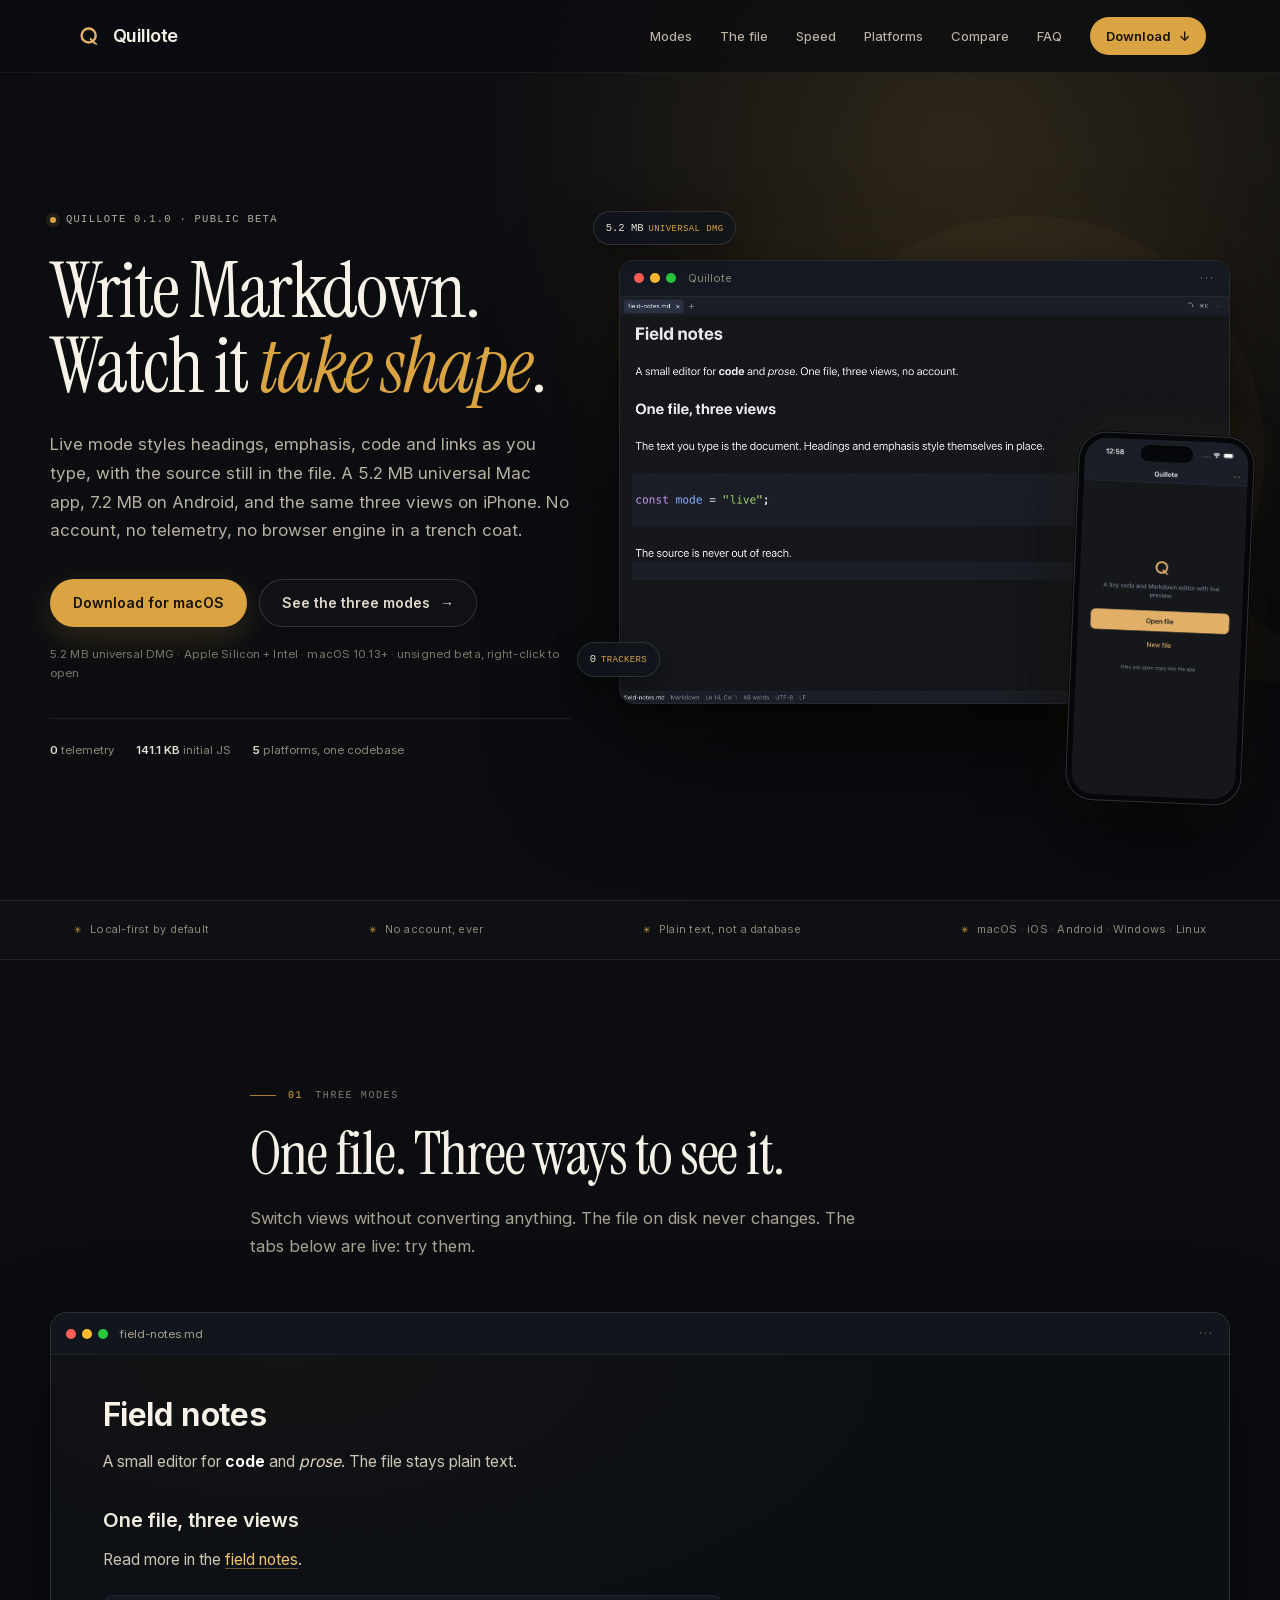
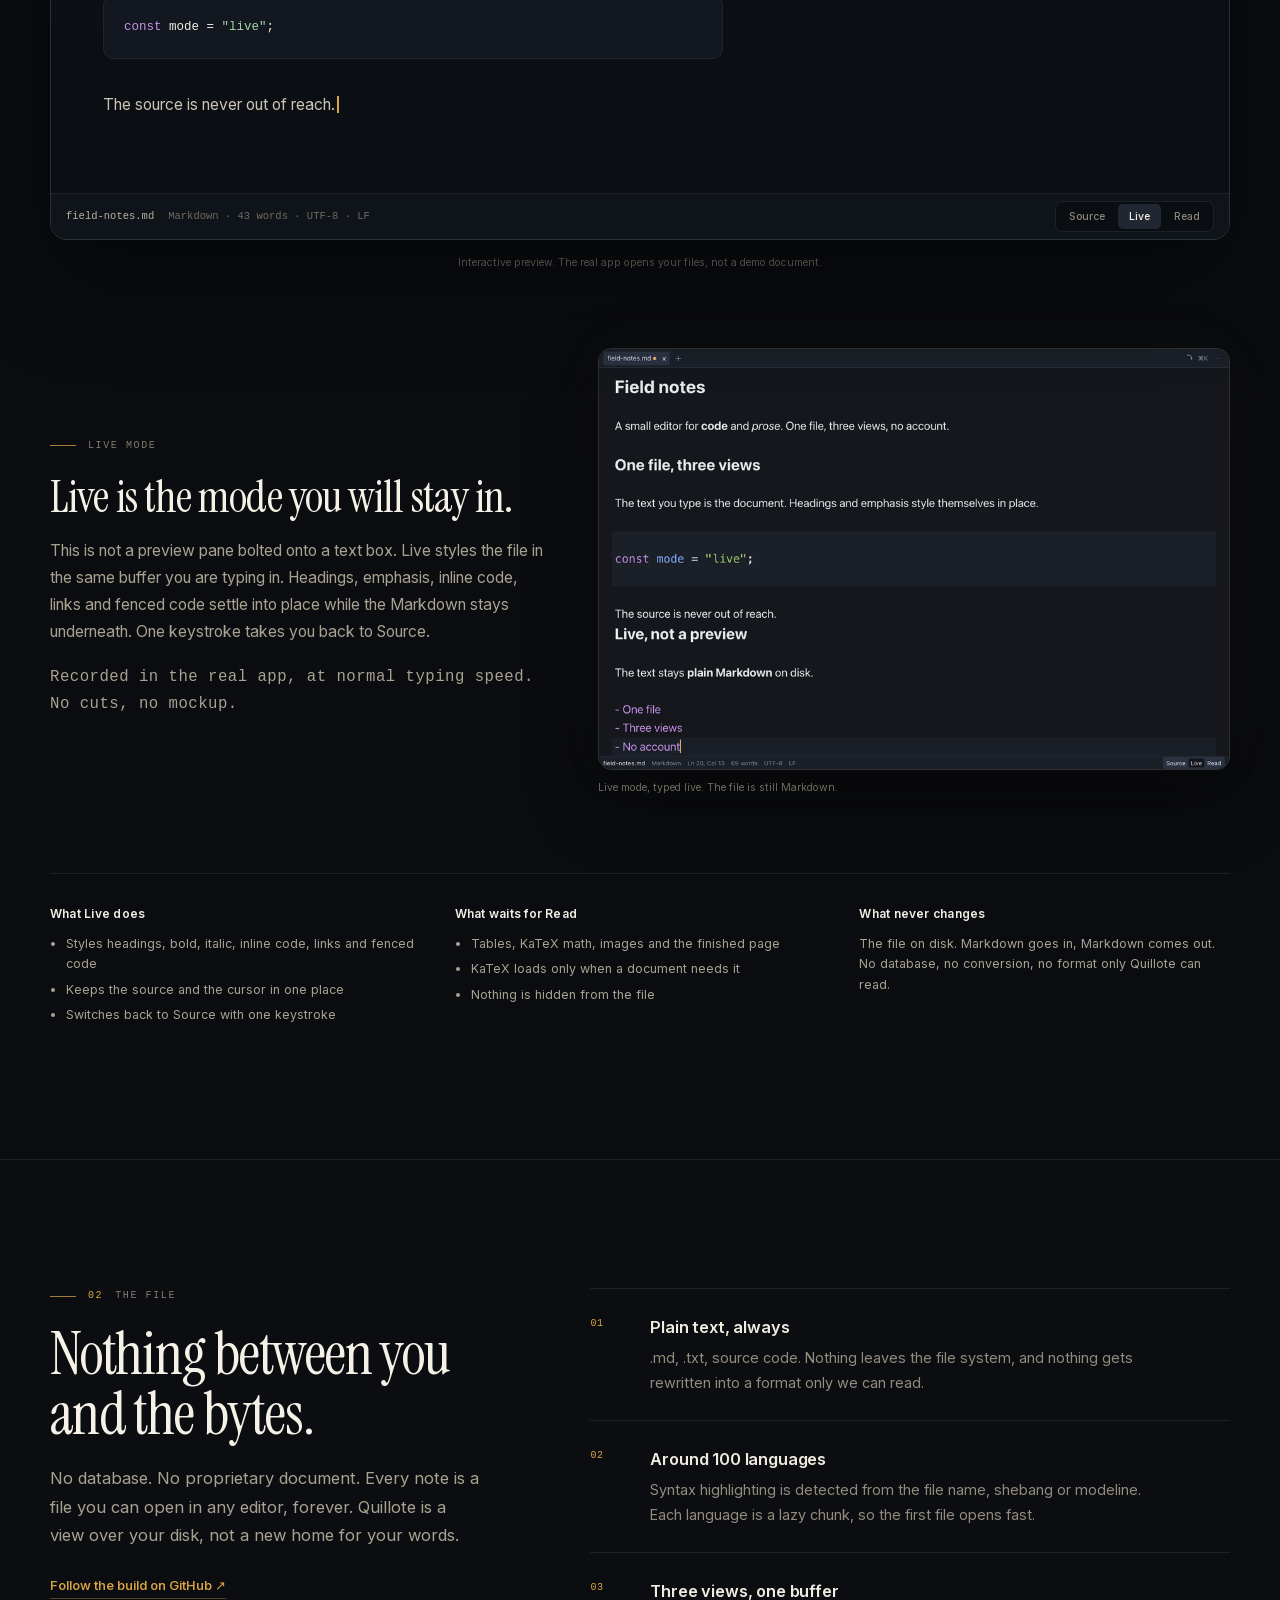
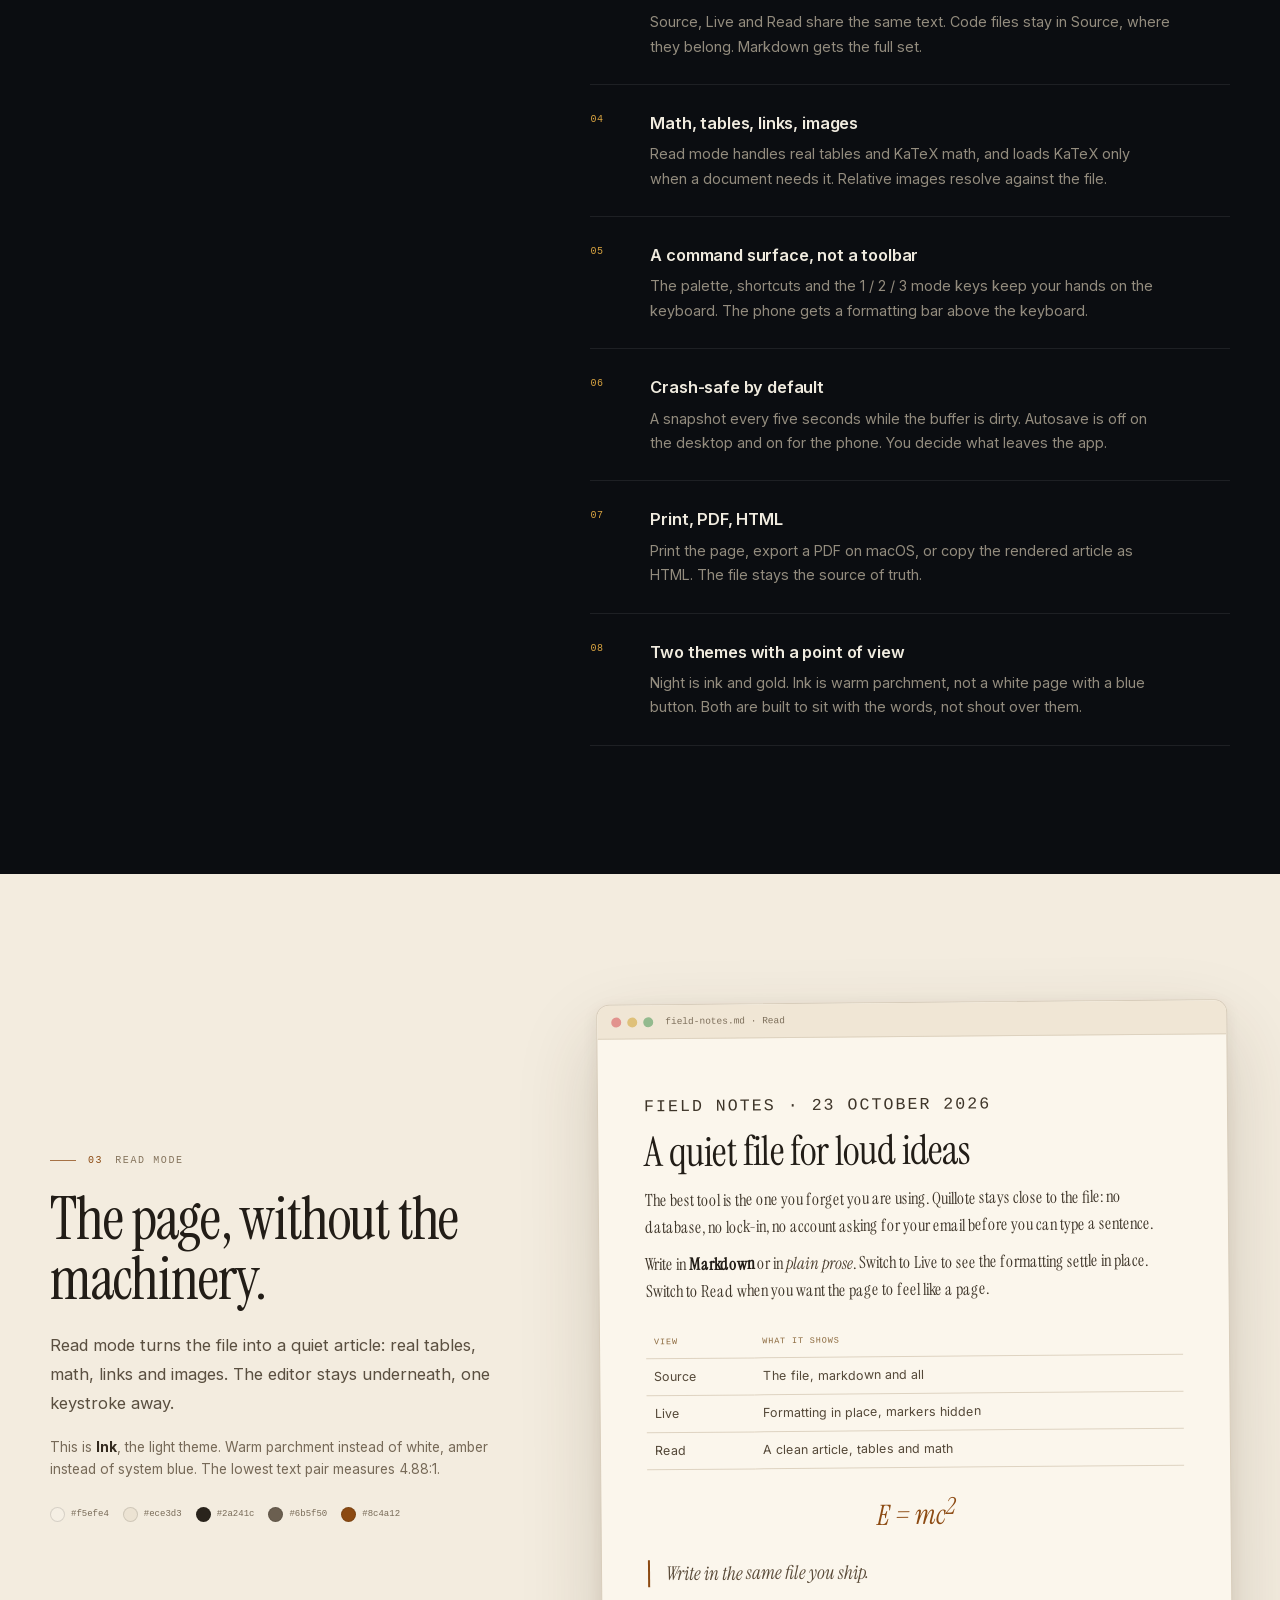
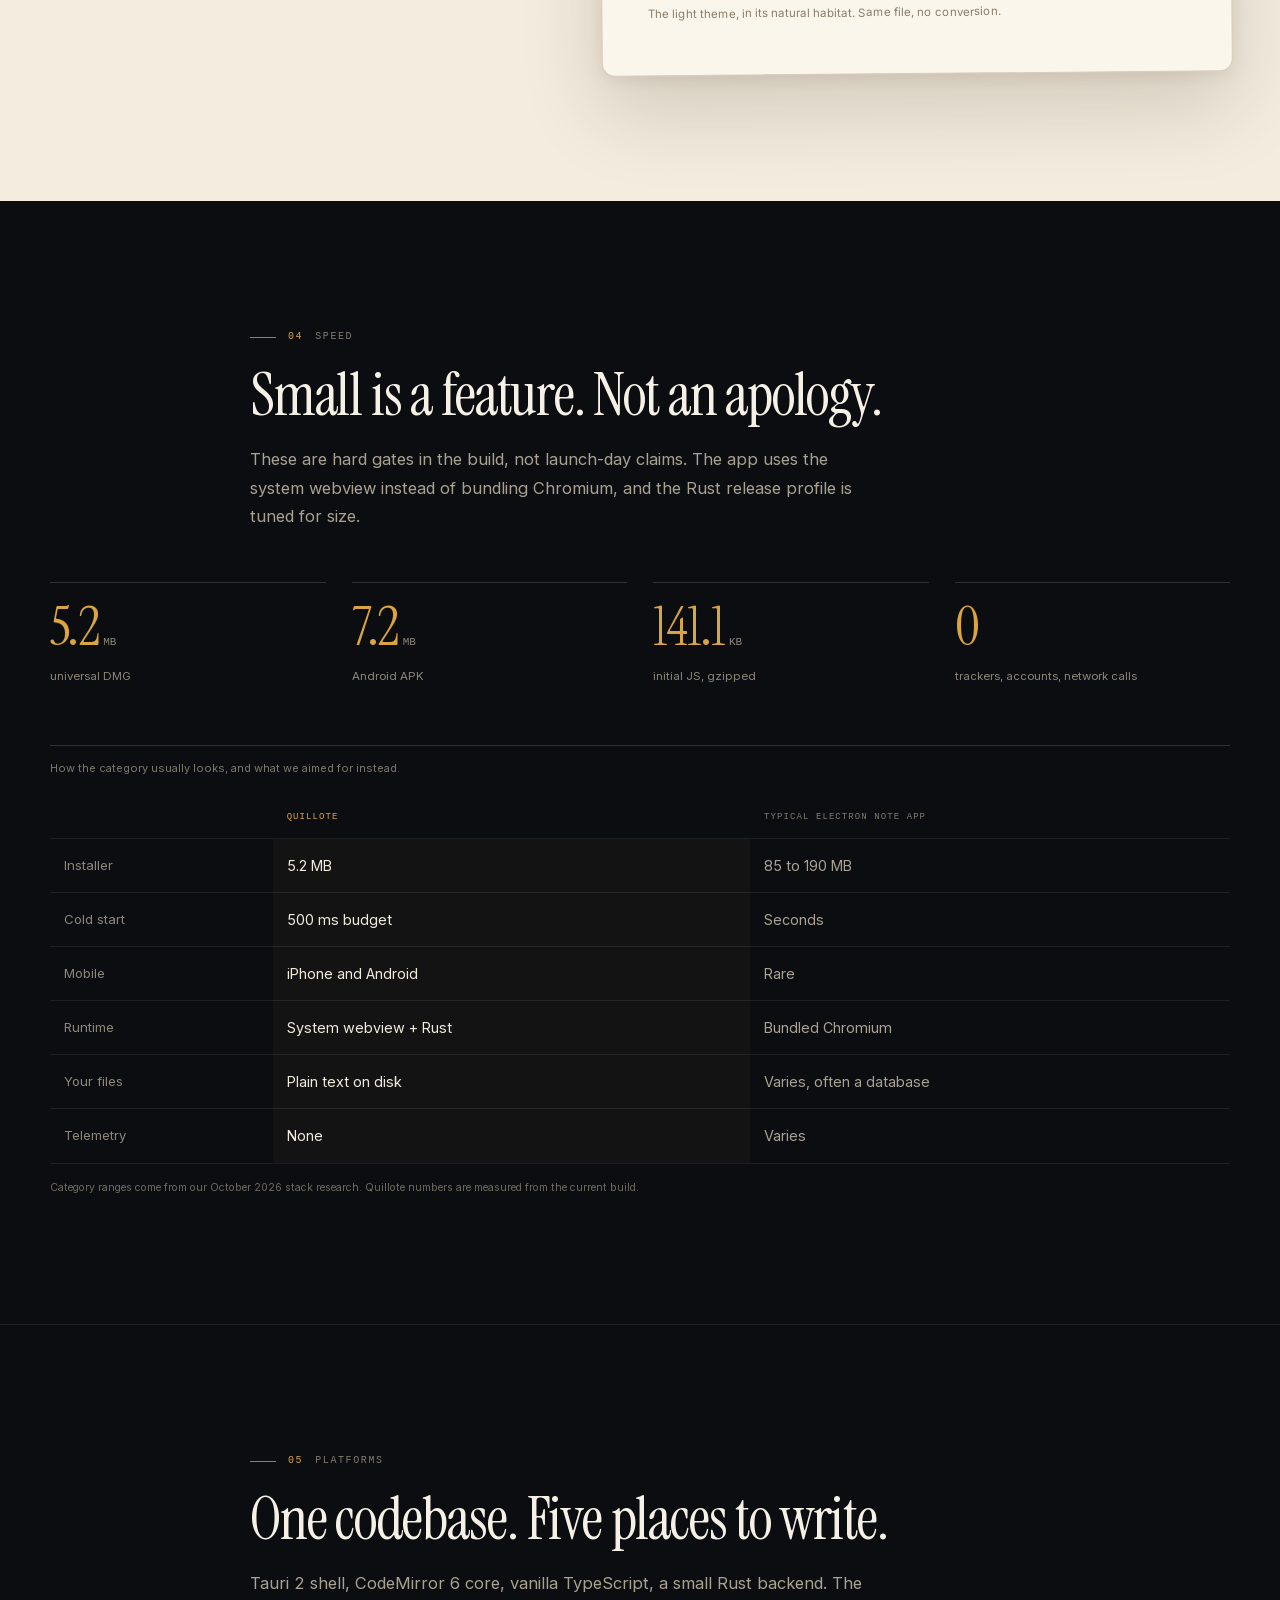
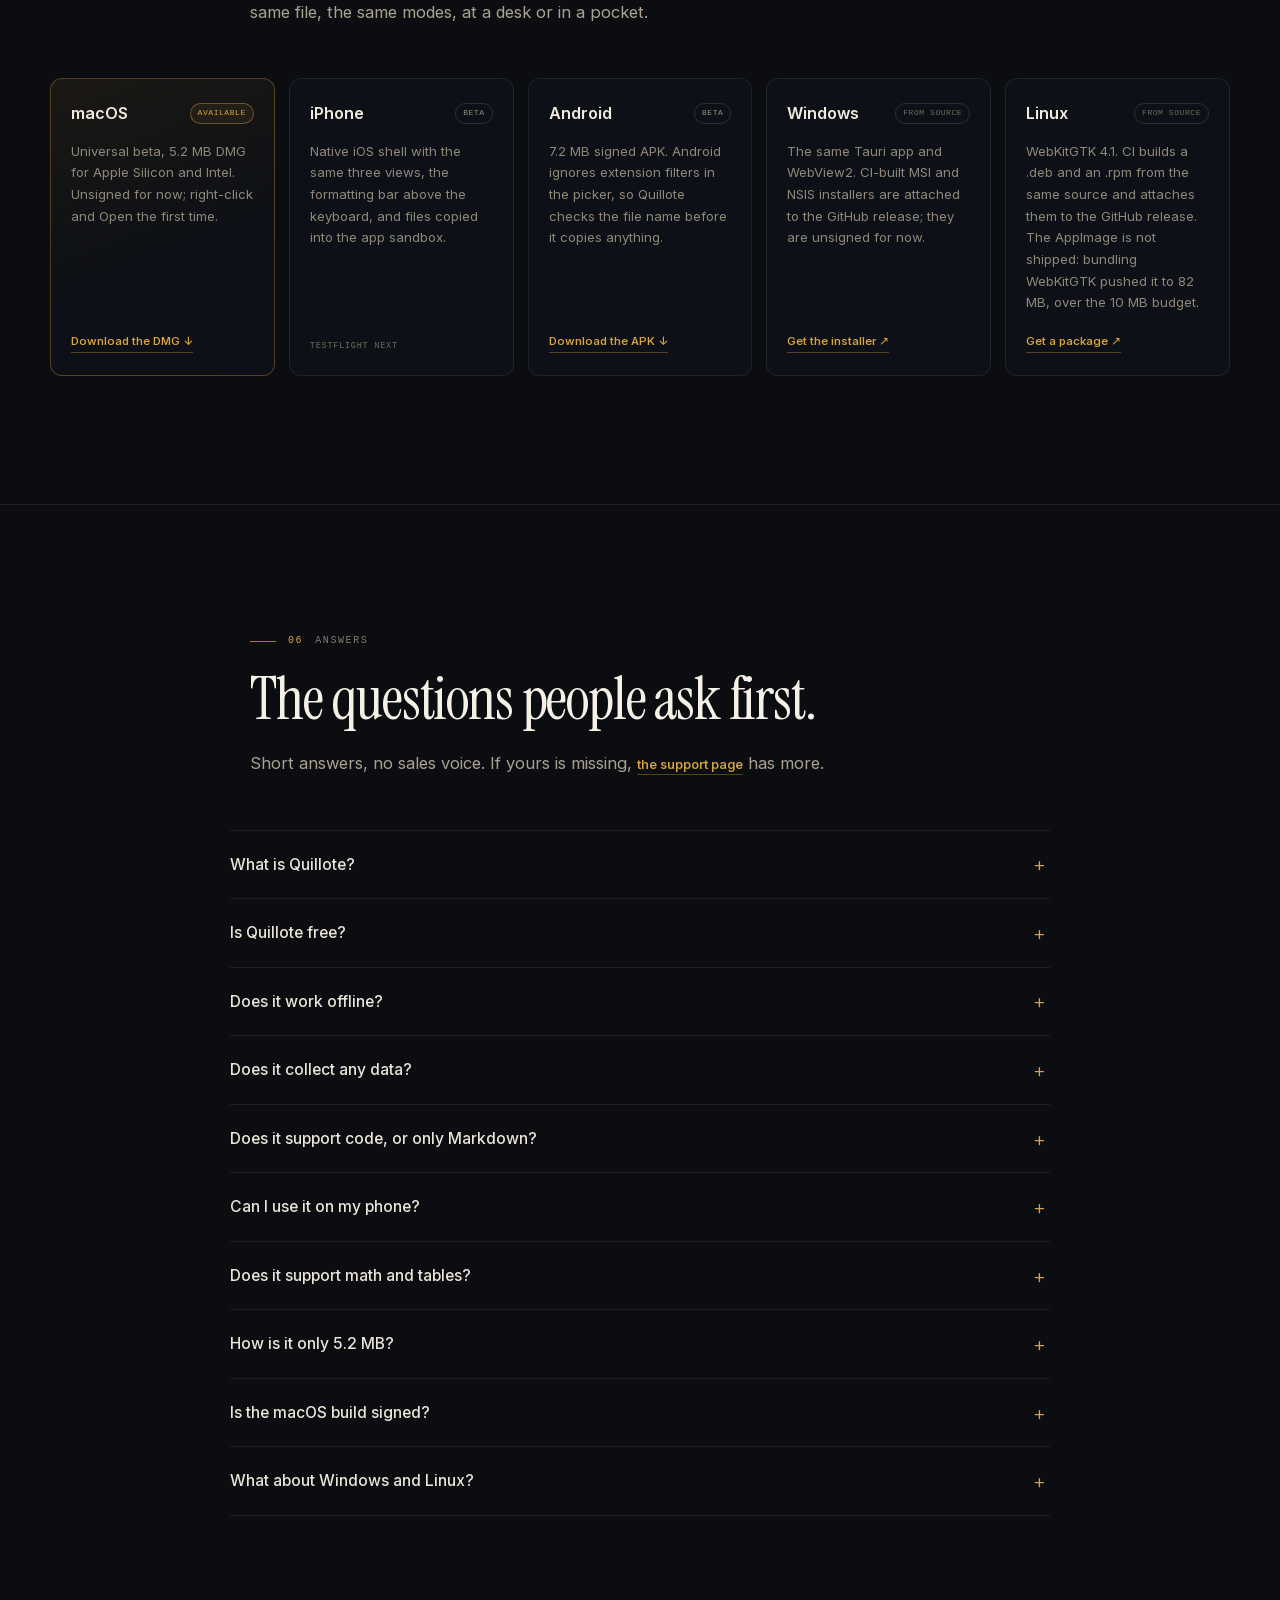
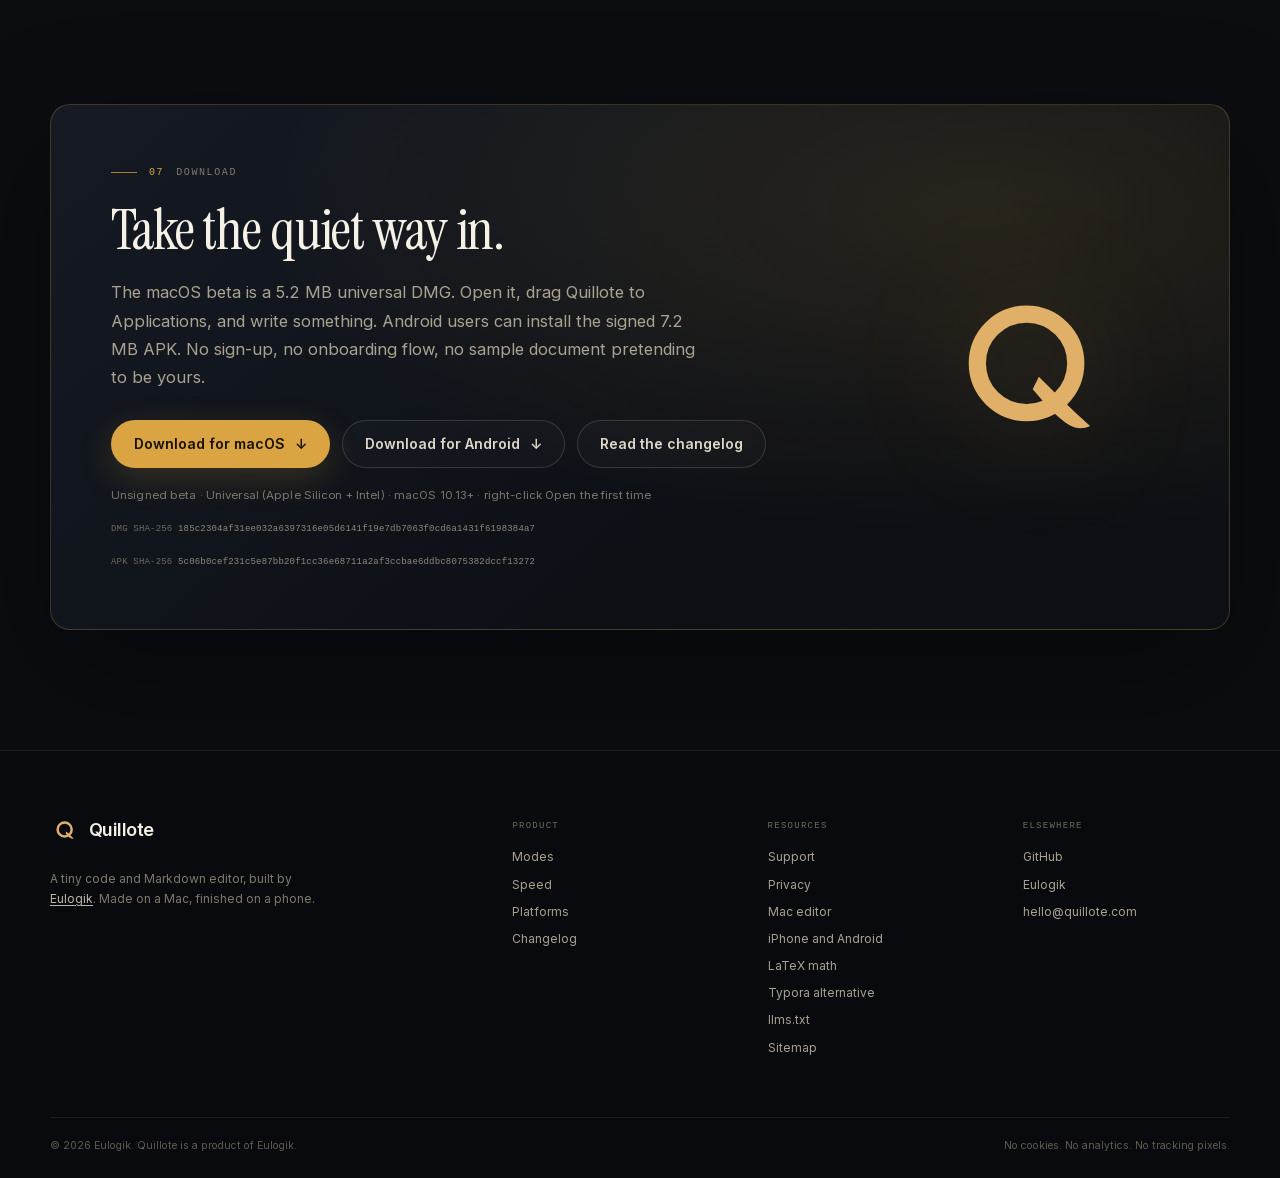
==== commit 760c73ed: "site: add Mac, mobile, LaTeX and Typora comparison pages" ====
--- a/index.html
+++ b/index.html
@@ -197,6 +197,7 @@
         <a href="#file">The file</a>
         <a href="#speed">Speed</a>
         <a href="#platforms">Platforms</a>
+        <a href="typora-alternative/">Compare</a>
         <a href="#faq">FAQ</a>
         <a class="nav-cta" href="#download">Download <span aria-hidden="true">↓</span></a>
       </nav>
@@ -504,7 +505,7 @@
         </article>
         <article class="platform">
           <div class="platform-top"><h3>Linux</h3><span class="status status-later">From source</span></div>
-          <p>WebKitGTK 4.1. AppImage, .deb and .rpm are built by CI from the same source and attached to the GitHub release.</p>
+          <p>WebKitGTK 4.1. CI builds a .deb and an .rpm from the same source and attaches them to the GitHub release. The AppImage is not shipped: bundling WebKitGTK pushed it to 82 MB, over the 10 MB budget.</p>
           <a class="text-link" href="https://github.com/eulogik/quillote-site/releases" rel="noopener">Get a package <span aria-hidden="true">↗</span></a>
         </article>
       </div>
@@ -600,6 +601,10 @@
         <h3>Resources</h3>
         <a href="support/">Support</a>
         <a href="privacy/">Privacy</a>
+        <a href="markdown-editor-for-mac/">Mac editor</a>
+        <a href="markdown-editor-for-iphone/">iPhone and Android</a>
+        <a href="markdown-editor-with-latex/">LaTeX math</a>
+        <a href="typora-alternative/">Typora alternative</a>
         <a href="llms.txt">llms.txt</a>
         <a href="sitemap.xml">Sitemap</a>
       </div>
--- a/assets/css/site.css
+++ b/assets/css/site.css
@@ -1712,6 +1712,40 @@
   font-size: 0.85em;
   color: #d8d1c2;
 }
+.prose table {
+  width: 100%;
+  margin: 24px 0;
+  border-collapse: collapse;
+  font-size: 0.9rem;
+}
+.prose th,
+.prose td {
+  padding: 10px 12px;
+  border-bottom: 1px solid var(--line);
+  text-align: left;
+  vertical-align: top;
+}
+.prose th {
+  color: #f2ede2;
+  font-weight: 600;
+}
+.prose td {
+  color: #9e9788;
+}
+.prose pre {
+  margin: 20px 0;
+  padding: 18px;
+  border: 1px solid var(--line);
+  border-radius: 8px;
+  background: #0d1118;
+  overflow-x: auto;
+}
+.prose pre code {
+  padding: 0;
+  border: 0;
+  background: transparent;
+  font-size: 0.82rem;
+}
 .prose blockquote {
   margin: 22px 0;
   padding-left: 18px;
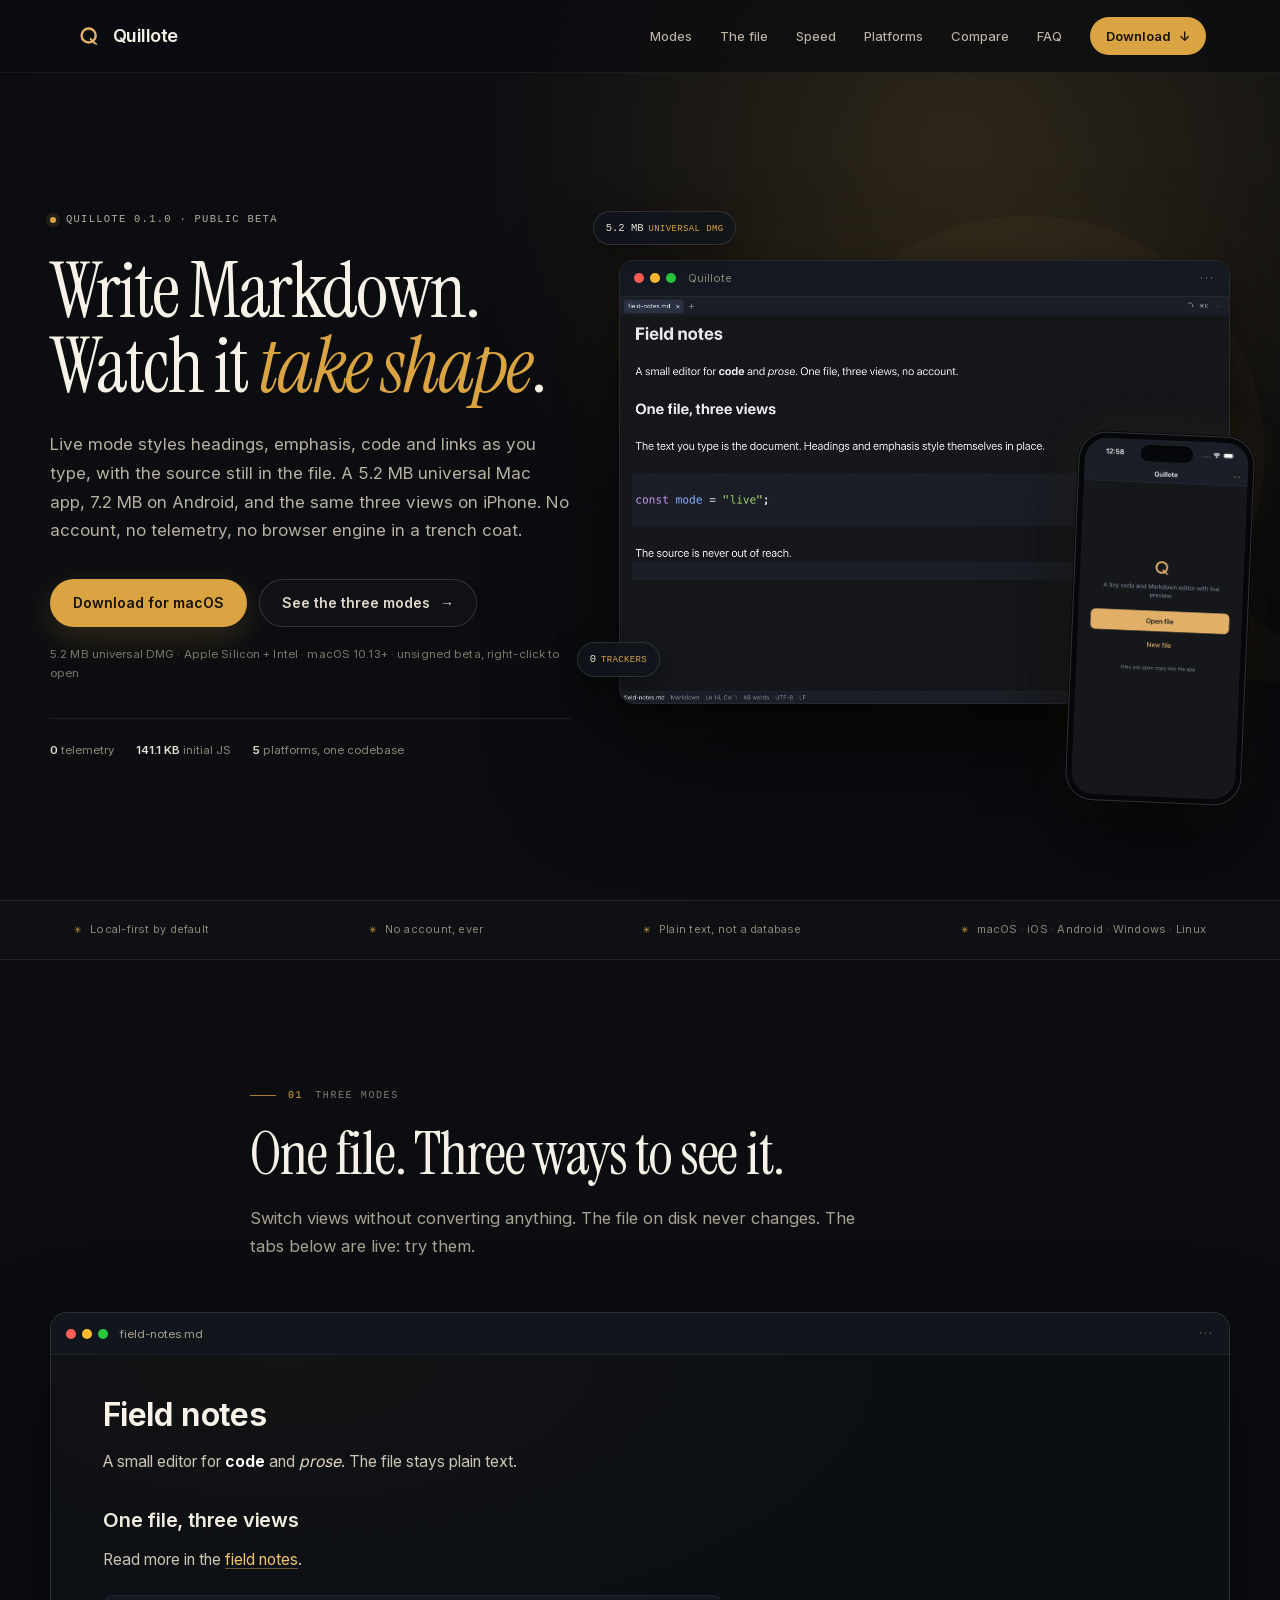
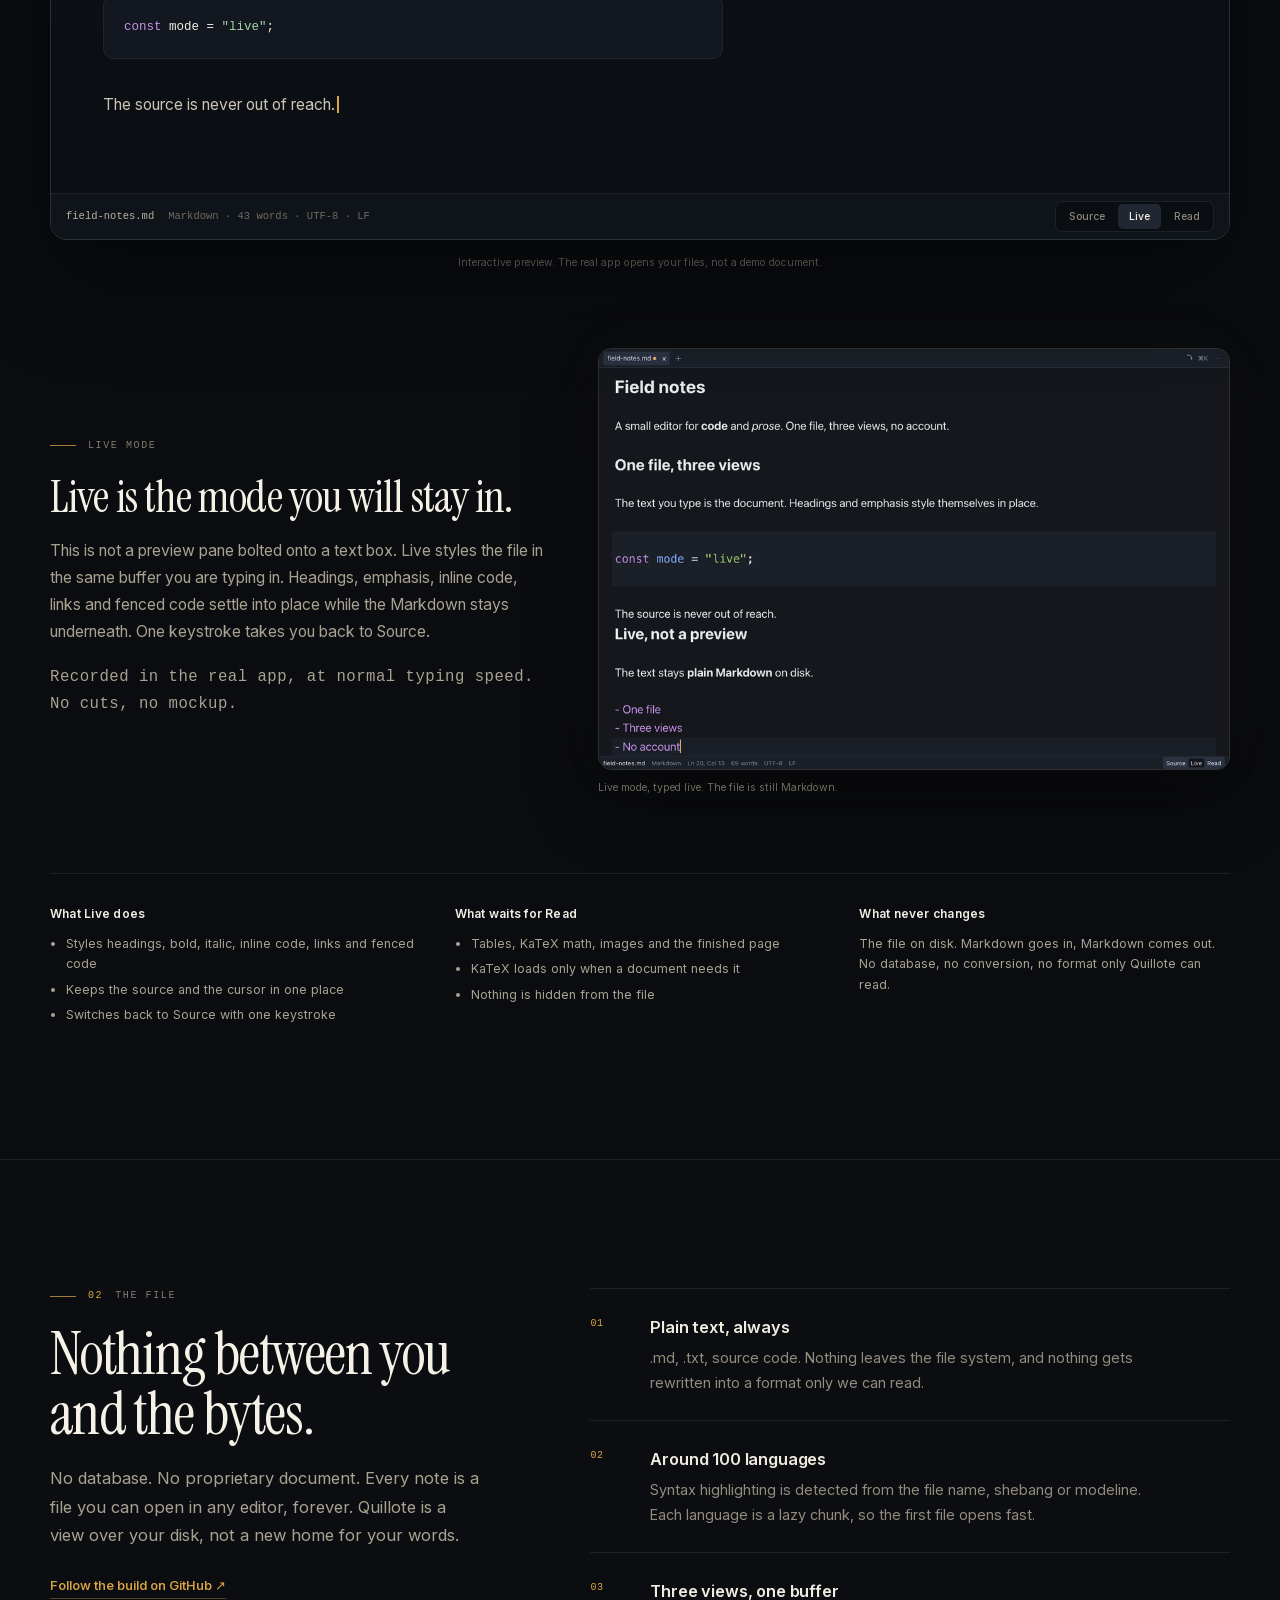
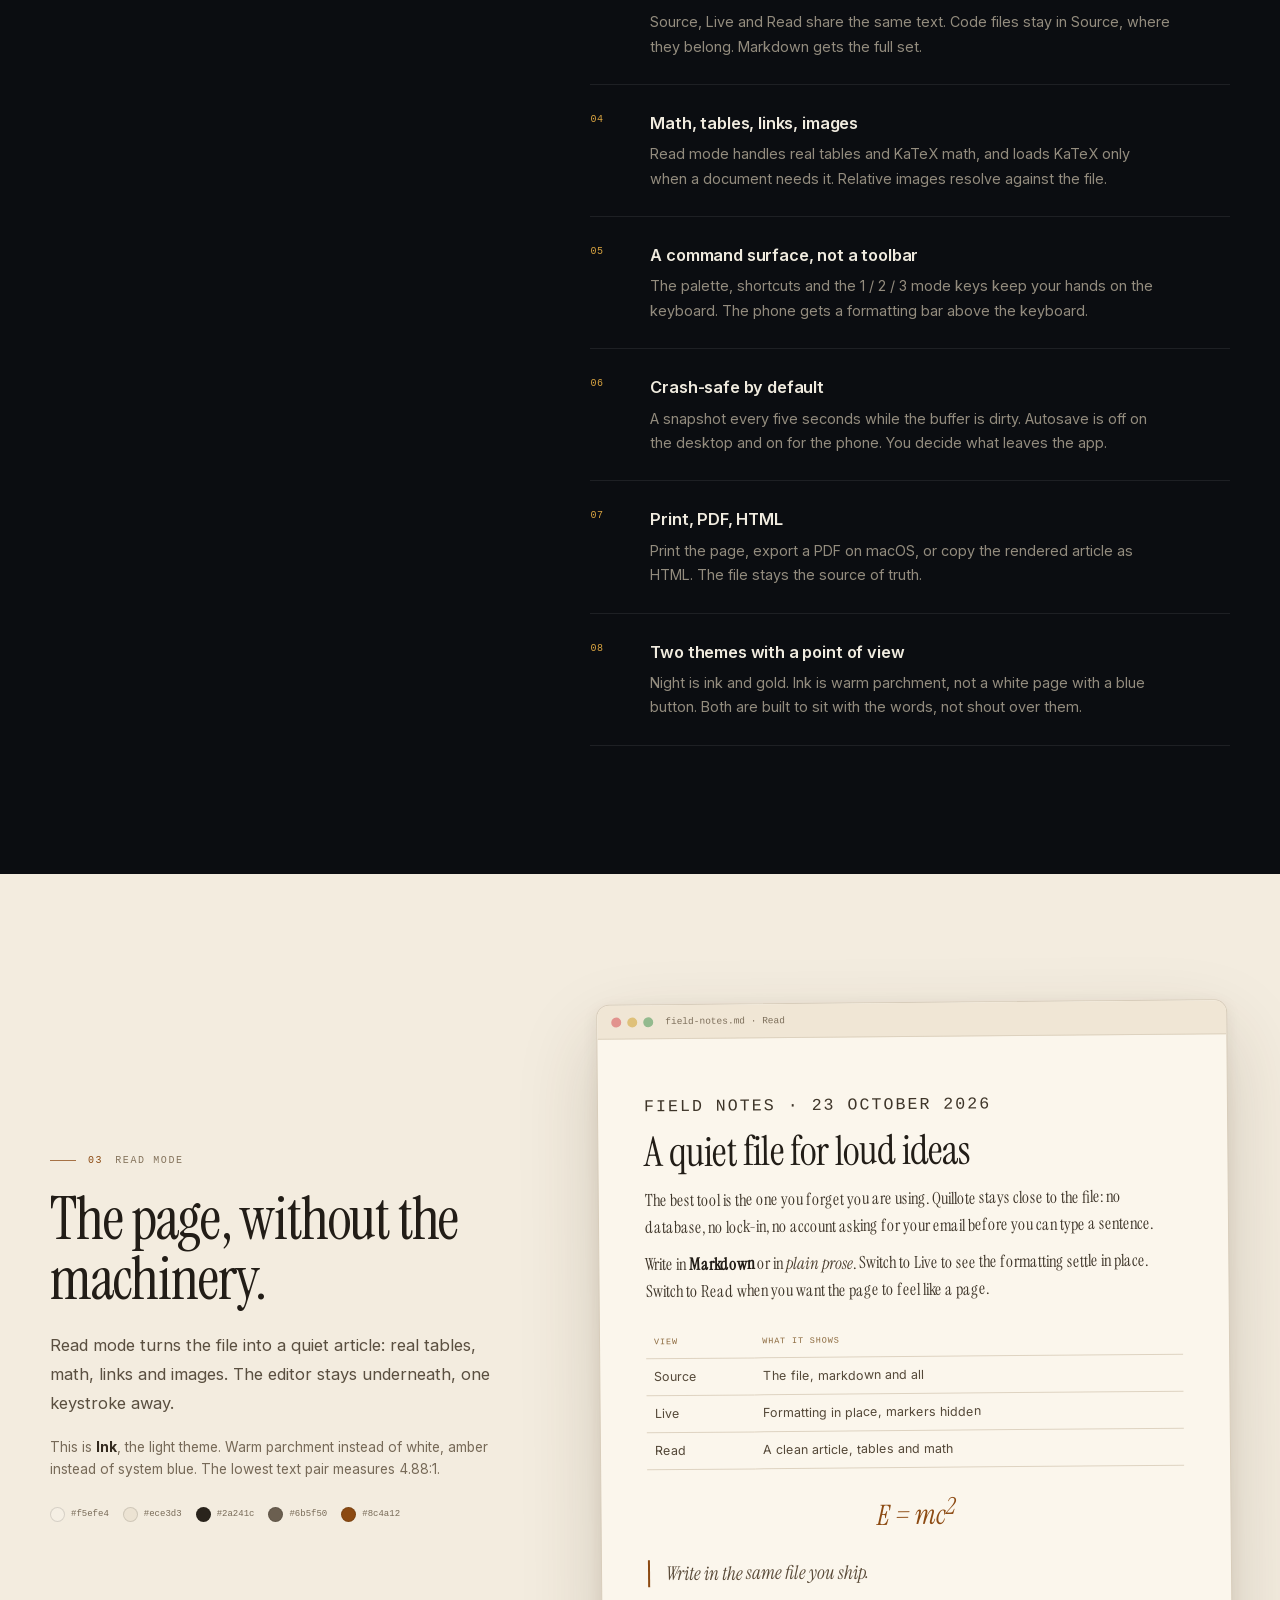
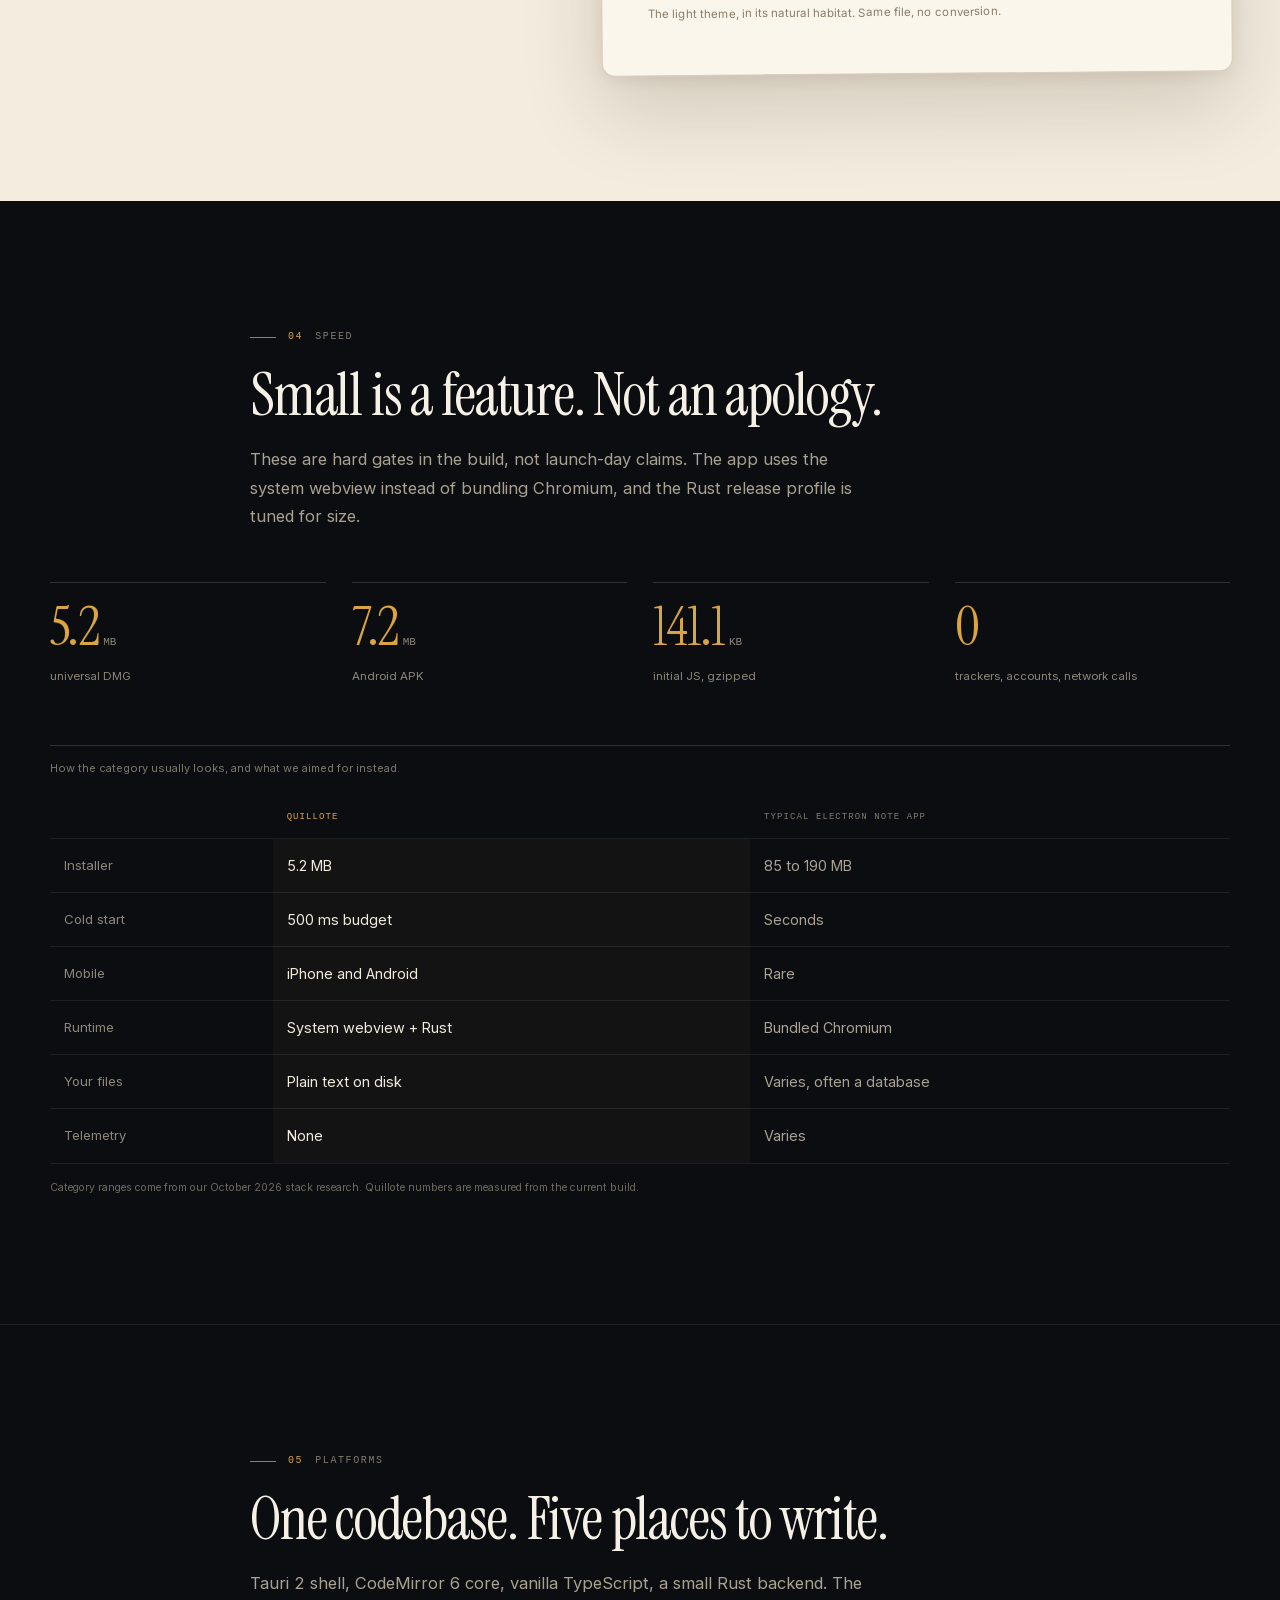
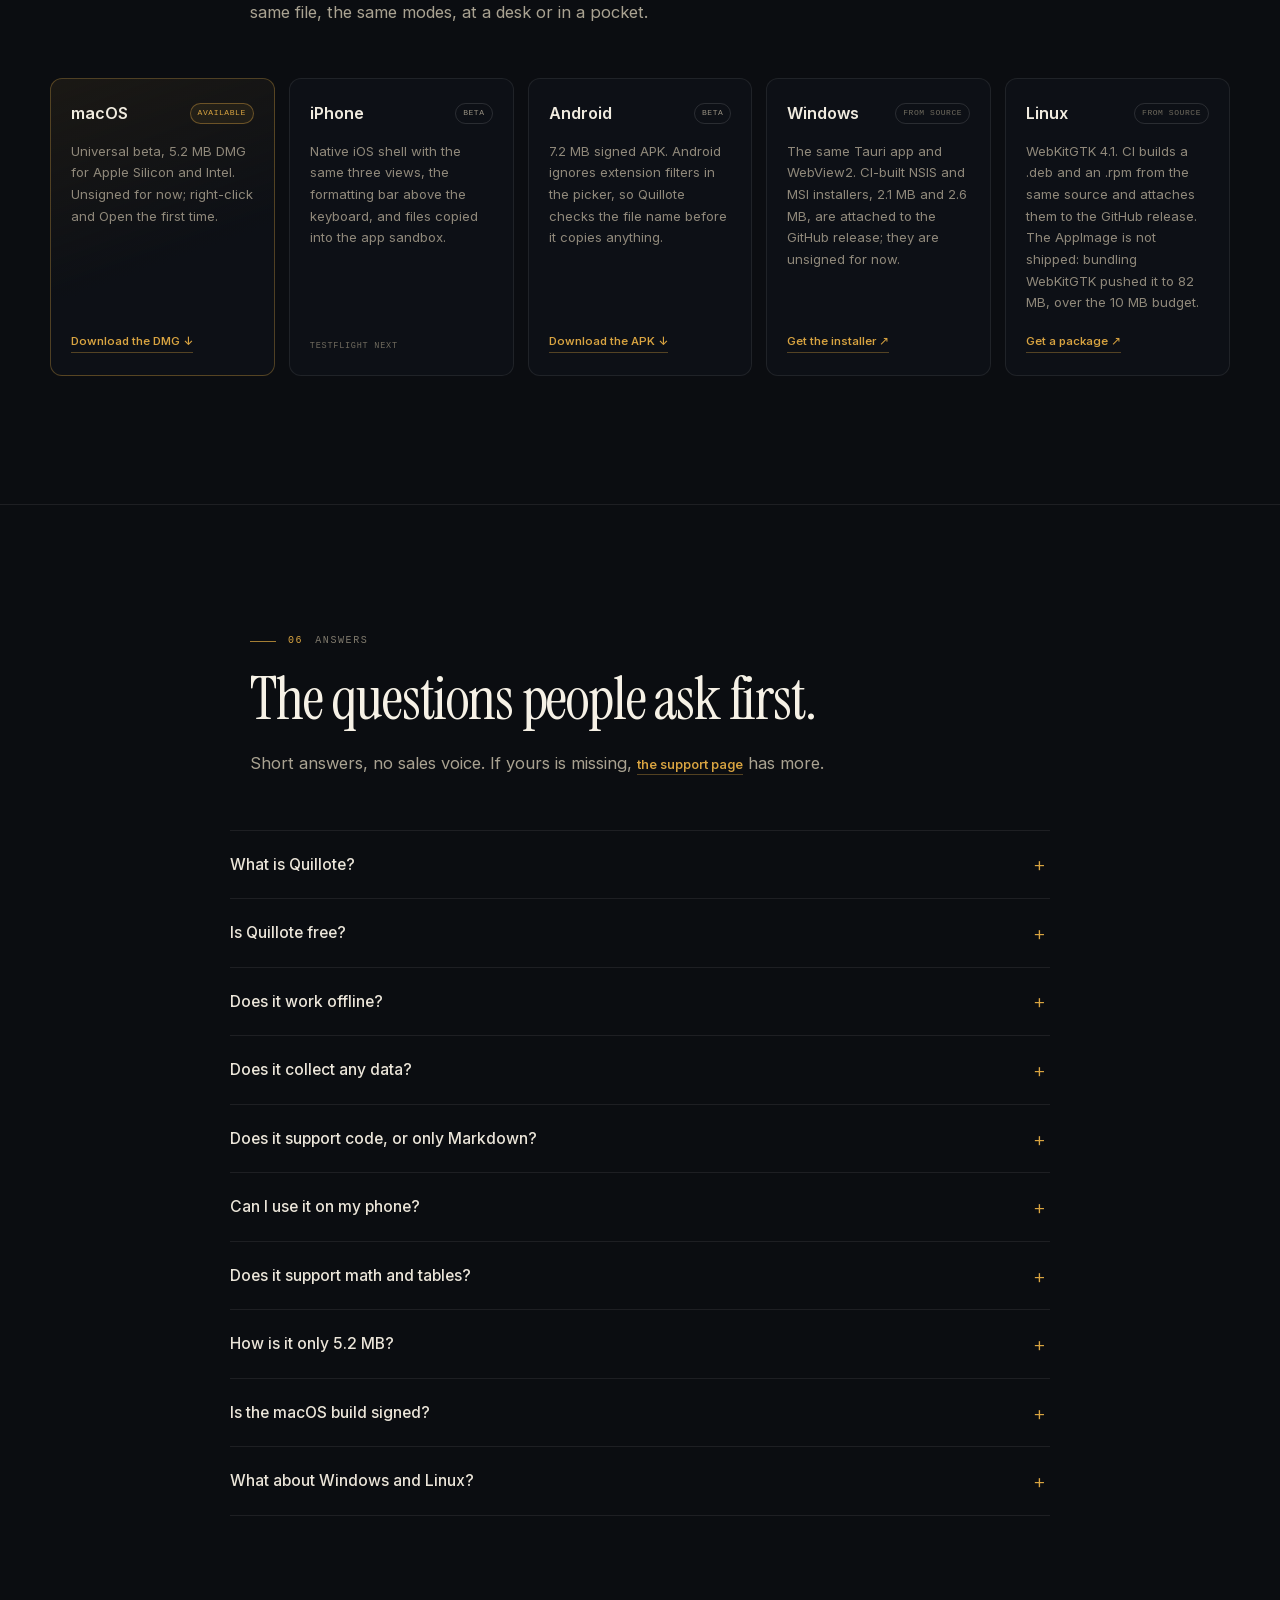
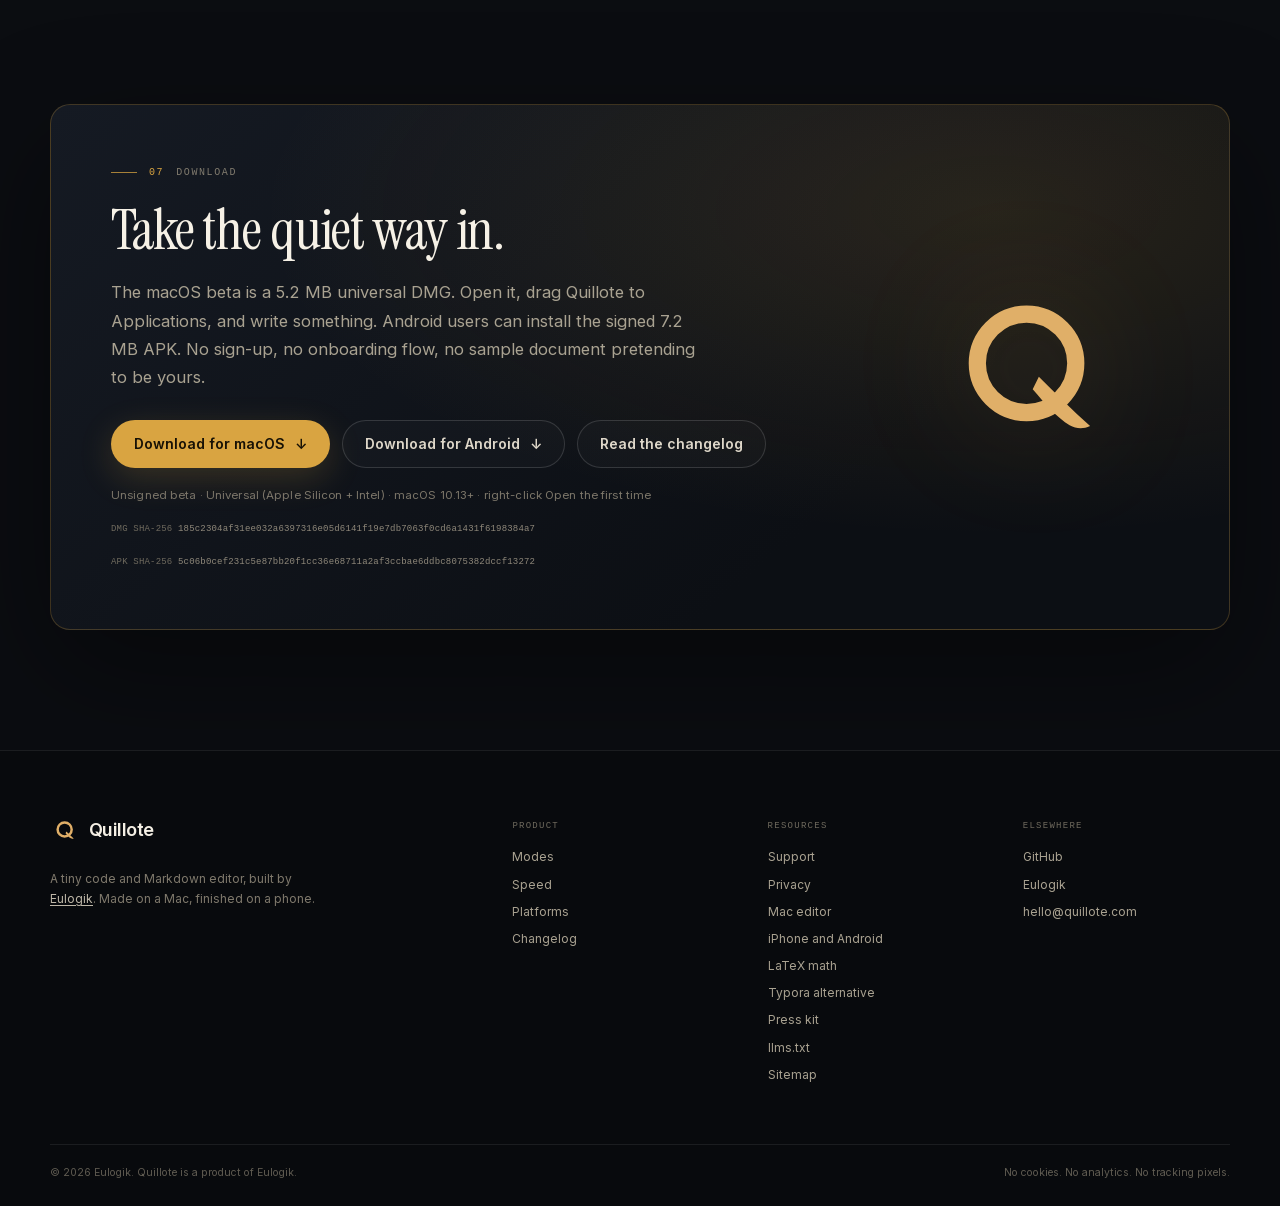
==== commit d6544a08: "site: add press kit and finish Windows/Linux release notes" ====
--- a/index.html
+++ b/index.html
@@ -500,7 +500,7 @@
         </article>
         <article class="platform">
           <div class="platform-top"><h3>Windows</h3><span class="status status-later">From source</span></div>
-          <p>The same Tauri app and WebView2. CI-built MSI and NSIS installers are attached to the GitHub release; they are unsigned for now.</p>
+          <p>The same Tauri app and WebView2. CI-built NSIS and MSI installers, 2.1 MB and 2.6 MB, are attached to the GitHub release; they are unsigned for now.</p>
           <a class="text-link" href="https://github.com/eulogik/quillote-site/releases" rel="noopener">Get the installer <span aria-hidden="true">↗</span></a>
         </article>
         <article class="platform">
@@ -605,6 +605,7 @@
         <a href="markdown-editor-for-iphone/">iPhone and Android</a>
         <a href="markdown-editor-with-latex/">LaTeX math</a>
         <a href="typora-alternative/">Typora alternative</a>
+        <a href="press/">Press kit</a>
         <a href="llms.txt">llms.txt</a>
         <a href="sitemap.xml">Sitemap</a>
       </div>
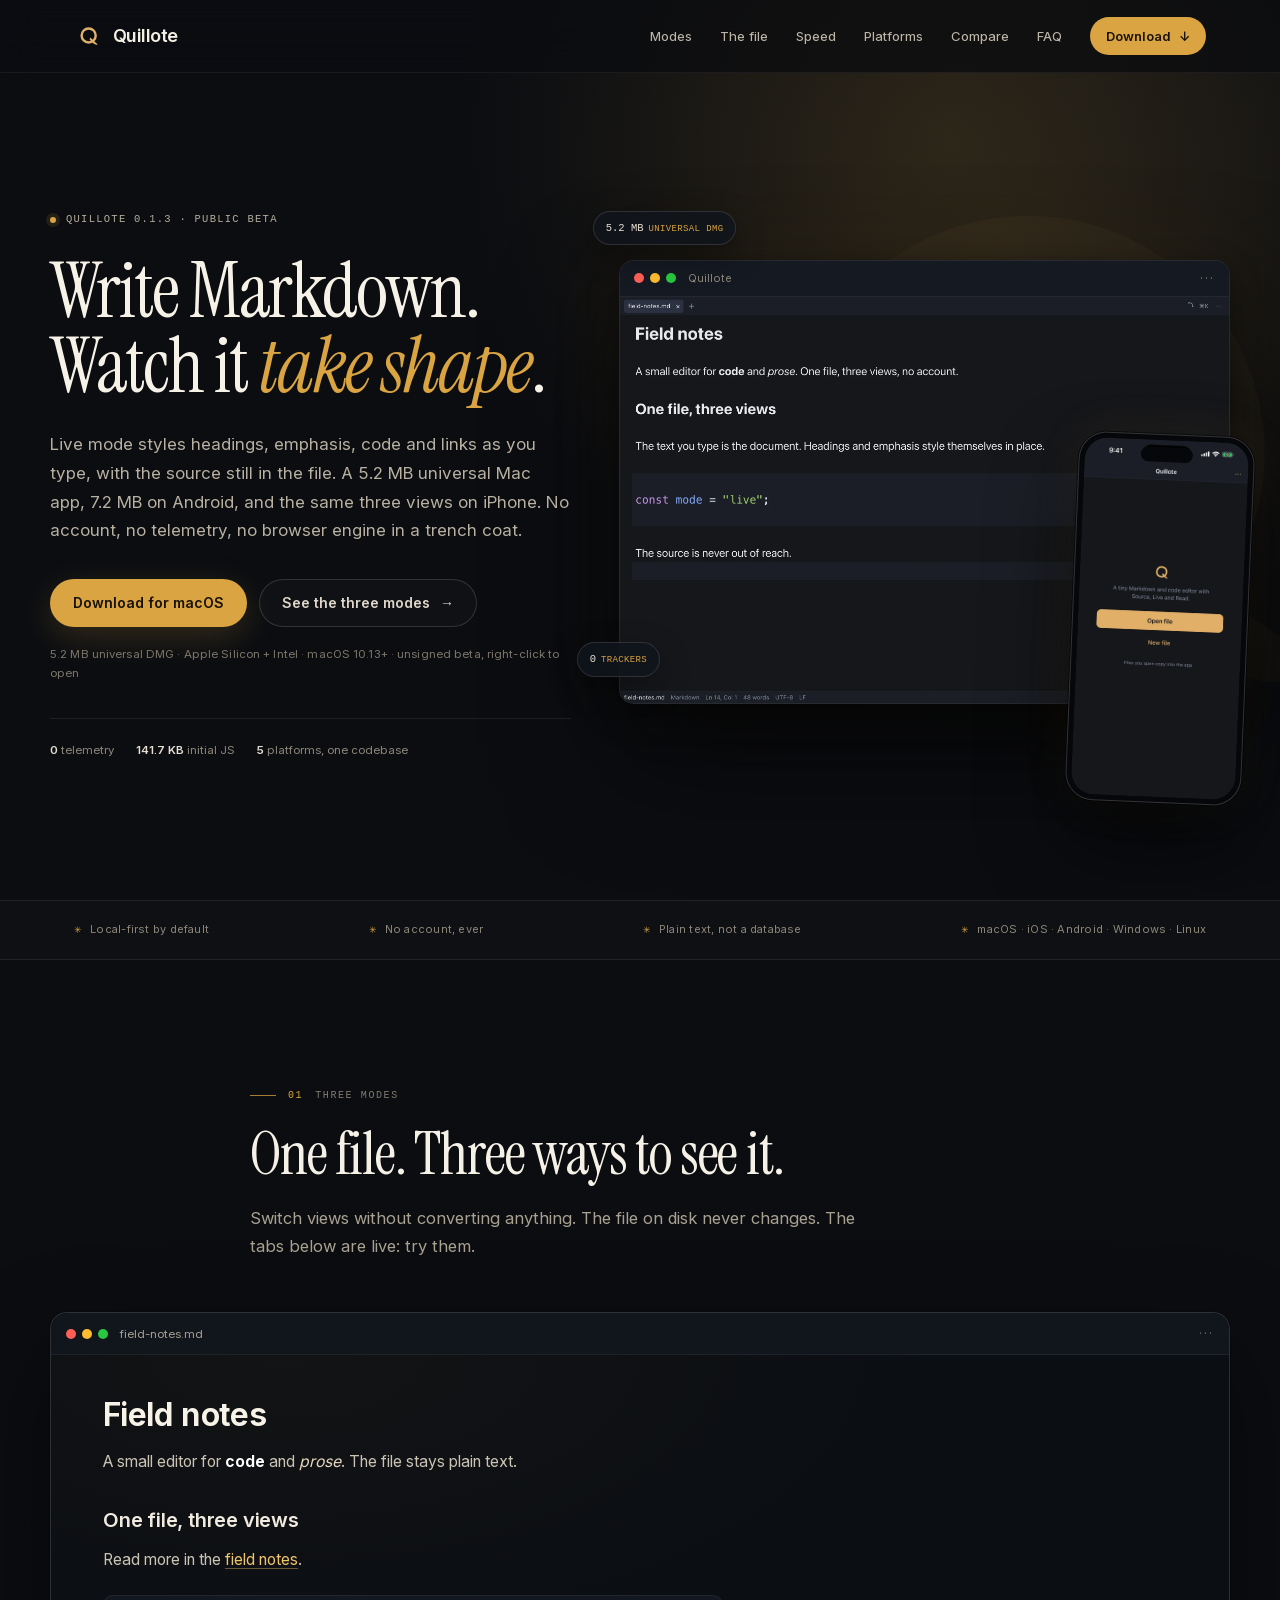
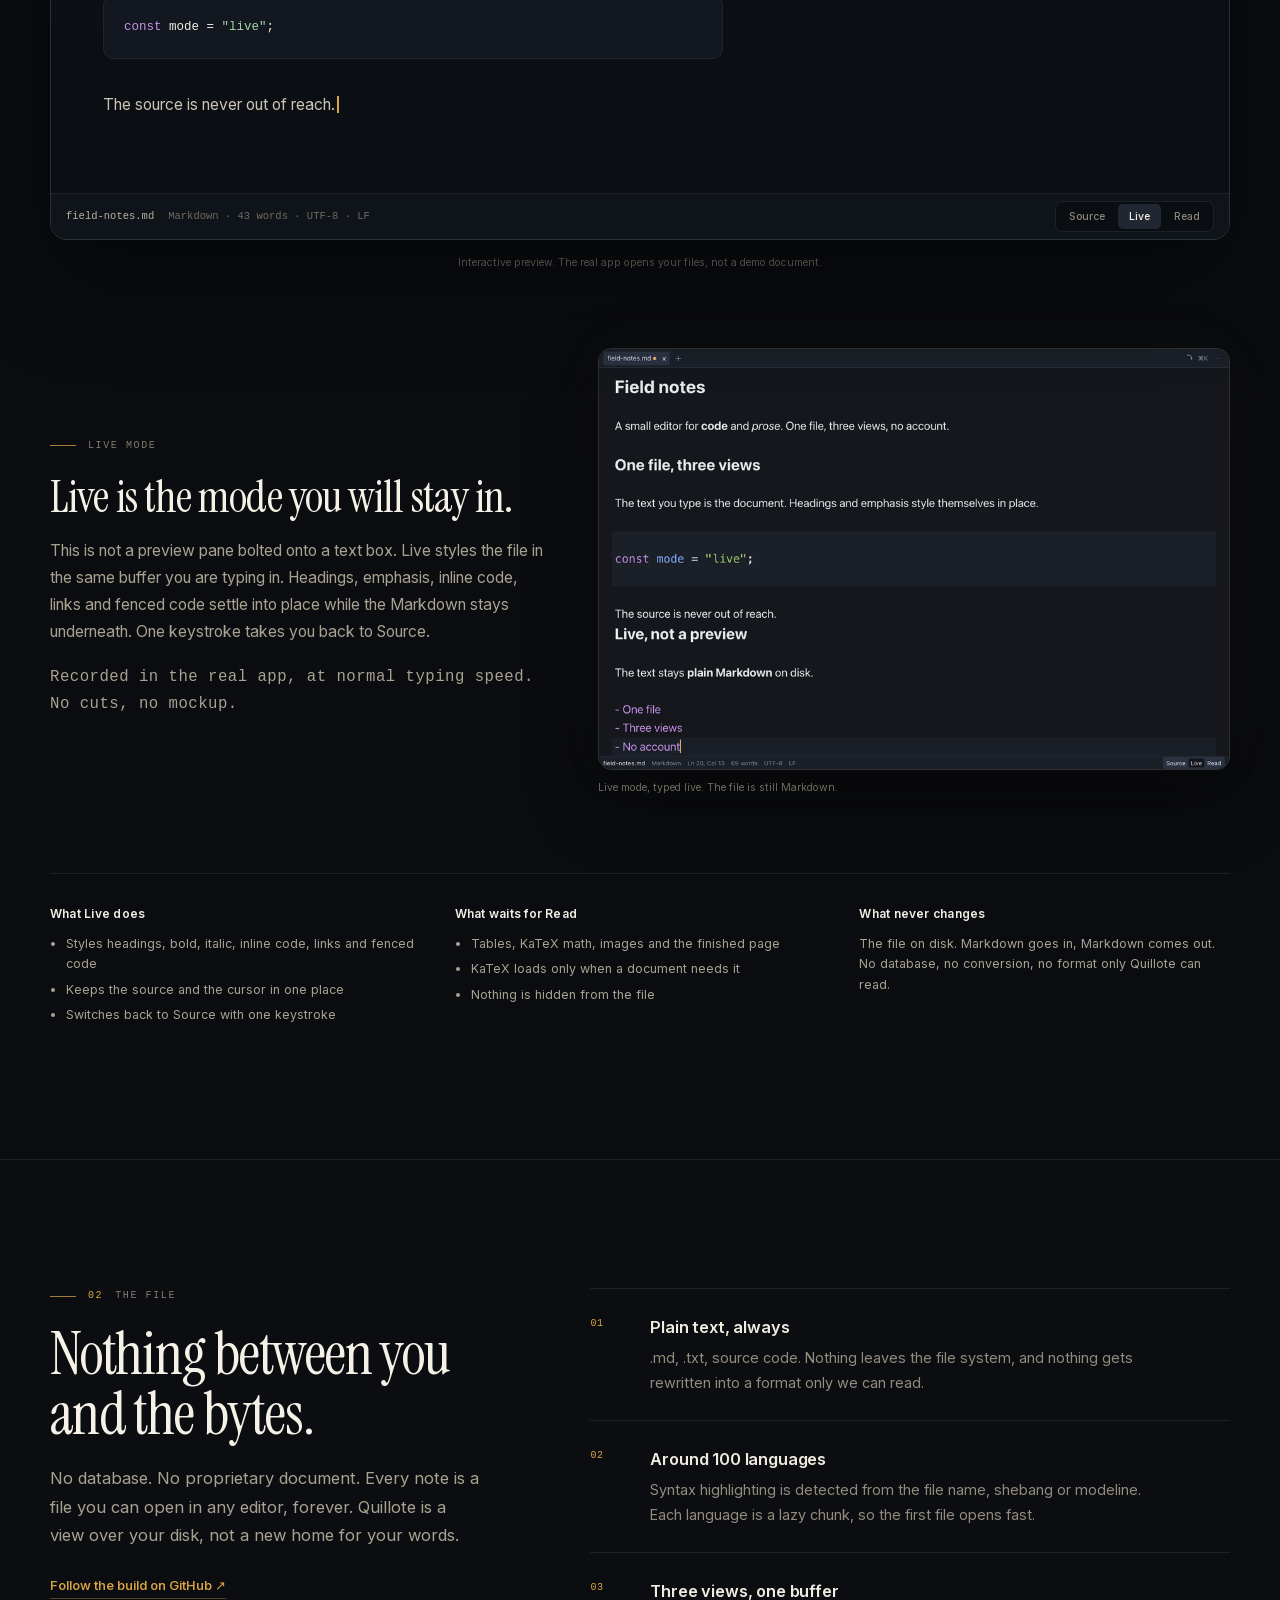
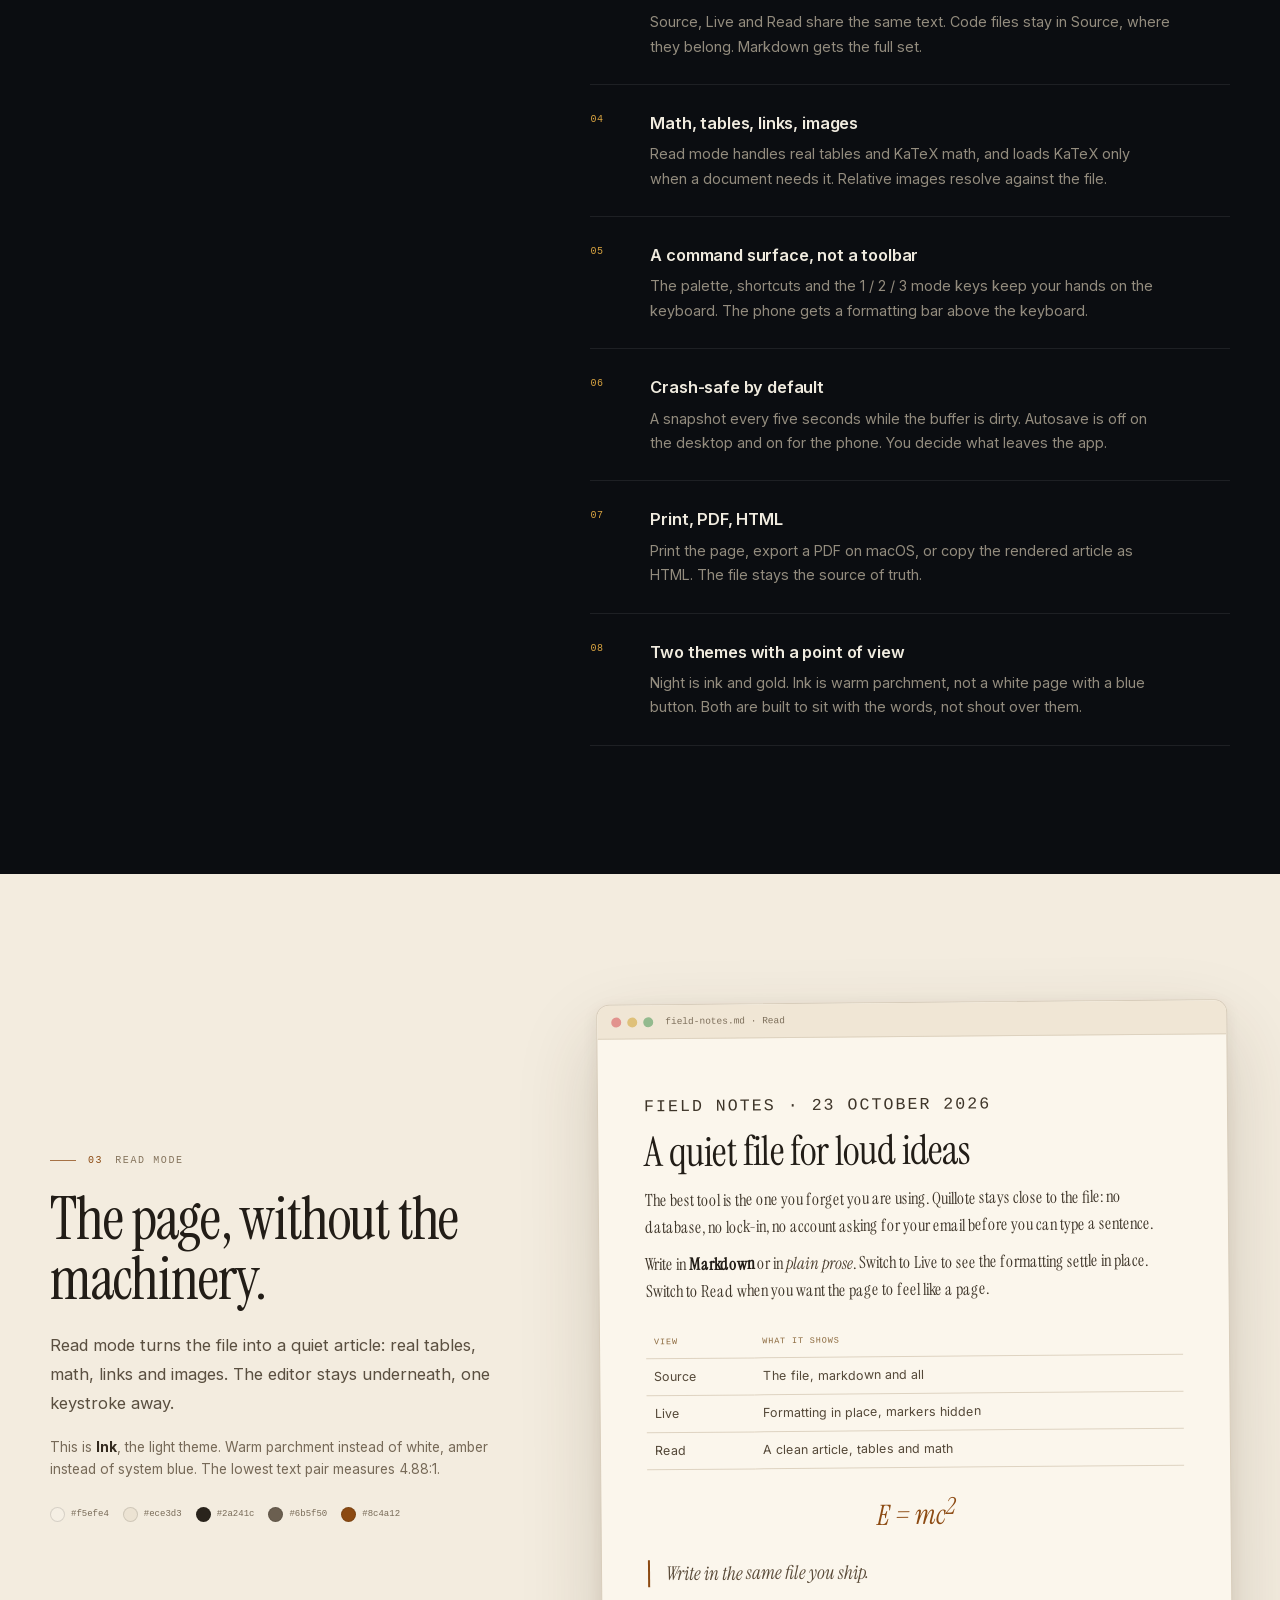
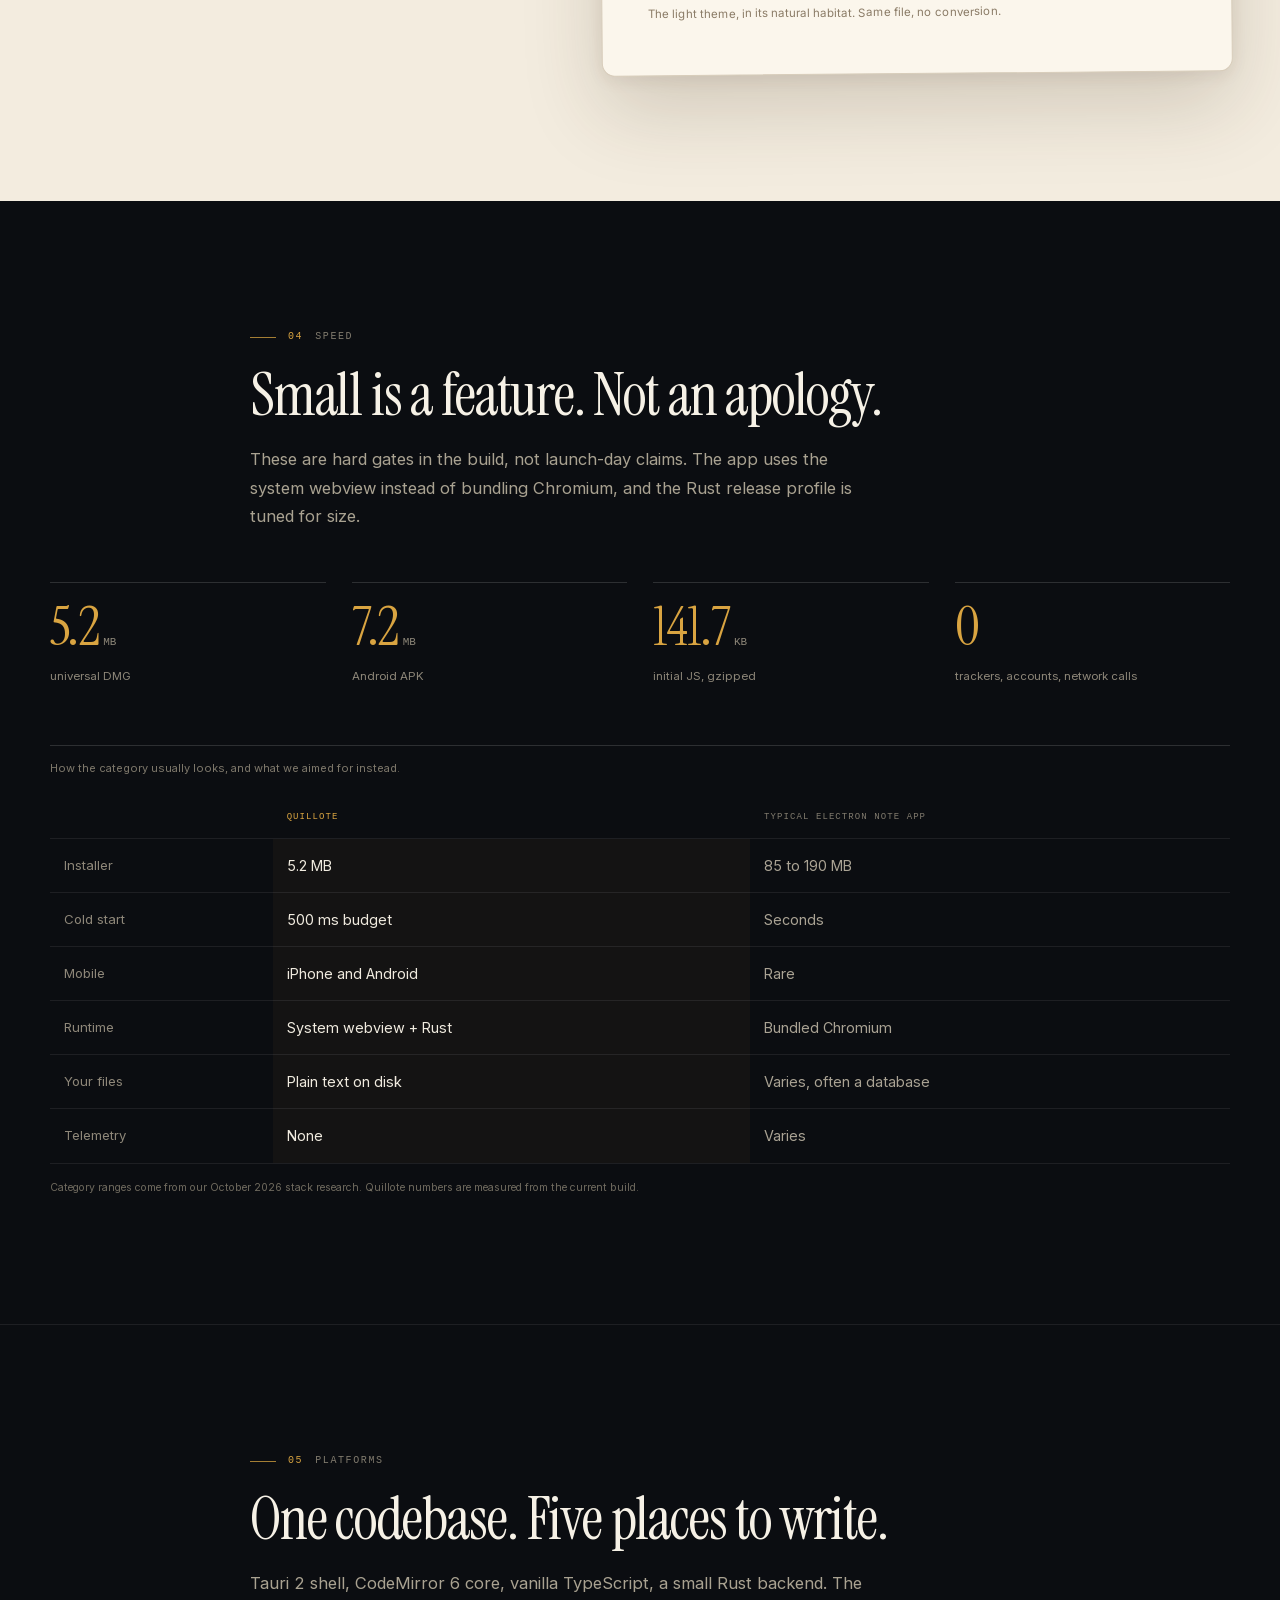
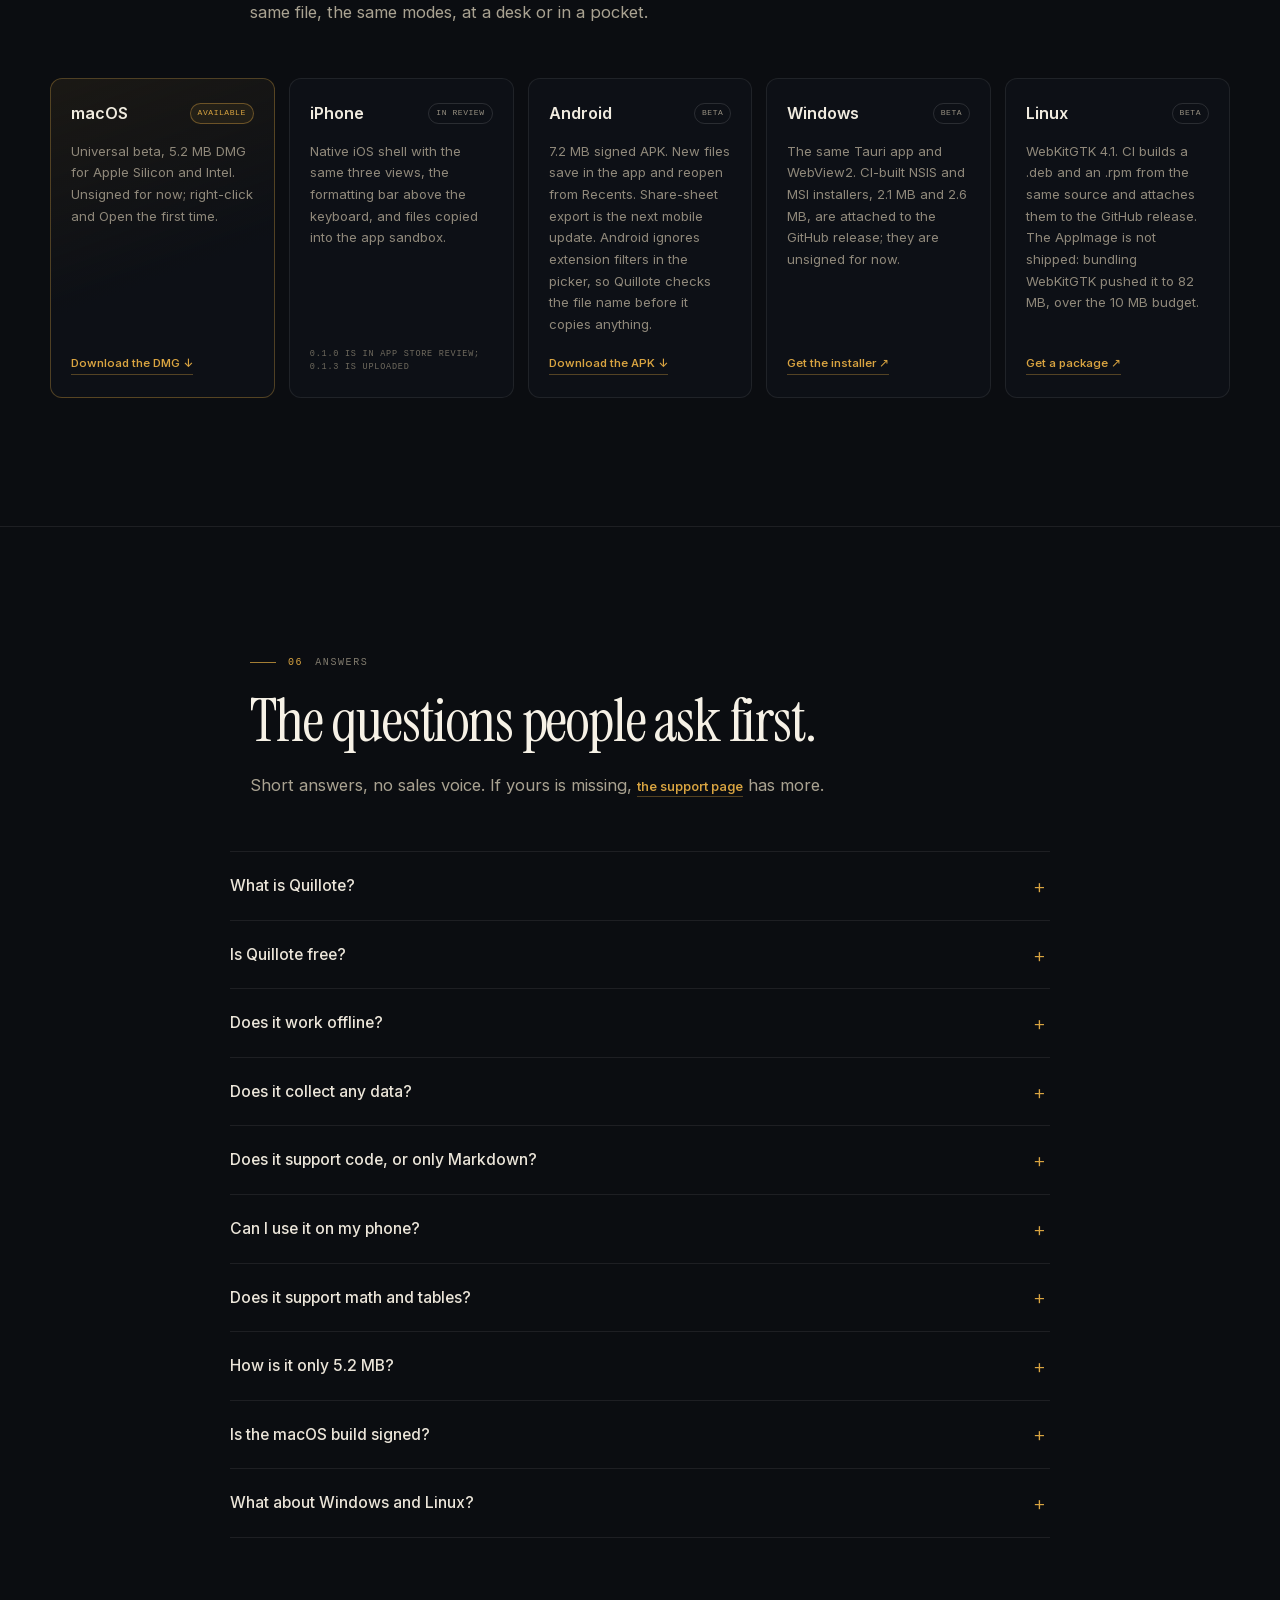
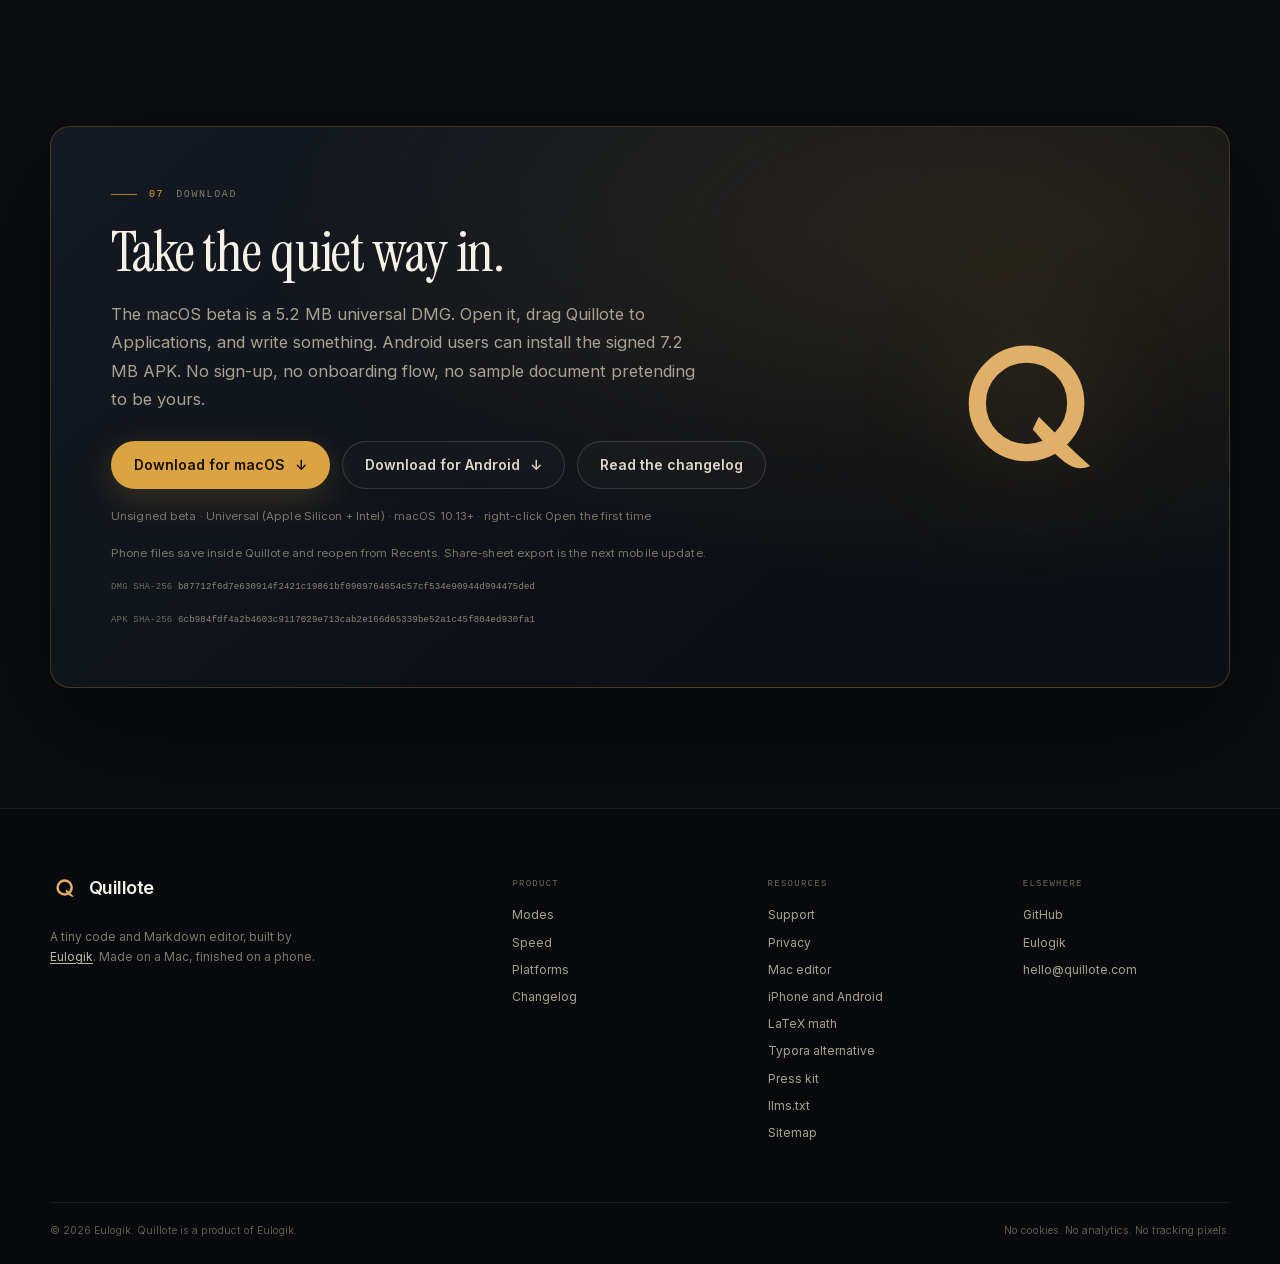
==== commit 389ed11c: "Release 0.1.3 across the site" ====
--- a/index.html
+++ b/index.html
@@ -44,7 +44,7 @@
         "@id": "https://quillote.com/#website",
         "url": "https://quillote.com/",
         "name": "Quillote",
-        "description": "A tiny code and Markdown editor with live preview.",
+        "description": "A tiny code and Markdown editor with Source, Live and Read.",
         "inLanguage": "en",
         "publisher": { "@id": "https://quillote.com/#org" }
       },
@@ -65,7 +65,7 @@
         "about": { "@id": "https://quillote.com/#app" },
         "primaryImageOfPage": "https://quillote.com/assets/img/og.jpg",
         "datePublished": "2026-10-22",
-        "dateModified": "2026-10-23"
+        "dateModified": "2026-10-27"
       },
       {
         "@type": "SoftwareApplication",
@@ -74,10 +74,10 @@
         "operatingSystem": "macOS, iOS, Android, Windows, Linux",
         "applicationCategory": "DeveloperApplication",
         "description": "A tiny code and Markdown editor with Source, Live and Read views. Local files, no account, no telemetry.",
-        "softwareVersion": "0.1.0",
+        "softwareVersion": "0.1.3",
         "isAccessibleForFree": true,
         "license": "Proprietary",
-        "downloadUrl": "https://quillote.com/assets/downloads/Quillote_0.1.0_universal.dmg",
+        "downloadUrl": "https://quillote.com/assets/downloads/Quillote_0.1.3_universal.dmg",
         "screenshot": "https://quillote.com/assets/img/desktop-live-hero.png",
         "featureList": [
           "Source, Live and Read views",
@@ -108,7 +108,7 @@
             "name": "Is Quillote free?",
             "acceptedAnswer": {
               "@type": "Answer",
-              "text": "The beta is free. Pricing for the 1.0 release has not been decided."
+              "text": "Yes. Quillote is free. There is no paid tier, no subscription and no account."
             }
           },
           {
@@ -148,7 +148,7 @@
             "name": "Can I use it on my phone?",
             "acceptedAnswer": {
               "@type": "Answer",
-              "text": "Yes. The iPhone and Android apps are in beta. A file you open copies into the app sandbox and leaves through the share sheet."
+              "text": "Yes. The Android APK is available now and the iPhone build is in App Store review. A file you open copies into the app sandbox, and a new file saves in the same folder and reopens from Recents. Share-sheet export is the next mobile update."
             }
           },
           {
@@ -210,17 +210,17 @@
       <img class="hero-watermark" src="assets/img/quillote-mark.svg" alt="" width="820" height="820" aria-hidden="true">
       <div class="hero-grid">
         <div class="hero-copy">
-          <p class="eyebrow"><span class="eyebrow-dot"></span> Quillote 0.1.0 · public beta</p>
+          <p class="eyebrow"><span class="eyebrow-dot"></span> Quillote 0.1.3 · public beta</p>
           <h1 id="hero-title">Write Markdown. Watch it <em>take shape</em>.</h1>
           <p class="hero-sub">Live mode styles headings, emphasis, code and links as you type, with the source still in the file. A 5.2 MB universal Mac app, 7.2 MB on Android, and the same three views on iPhone. No account, no telemetry, no browser engine in a trench coat.</p>
           <div class="hero-actions">
-            <a class="btn btn-gold" href="assets/downloads/Quillote_0.1.0_universal.dmg" download>Download for macOS</a>
+            <a class="btn btn-gold" href="assets/downloads/Quillote_0.1.3_universal.dmg" download>Download for macOS</a>
             <a class="btn btn-ghost" href="#modes">See the three modes <span aria-hidden="true">→</span></a>
           </div>
           <p class="hero-note">5.2 MB universal DMG · Apple Silicon + Intel · macOS 10.13+ · unsigned beta, right-click to open</p>
           <div class="hero-proof">
             <span><strong>0</strong> telemetry</span>
-            <span><strong>141.1 KB</strong> initial JS</span>
+            <span><strong>141.7 KB</strong> initial JS</span>
             <span><strong>5</strong> platforms, one codebase</span>
           </div>
         </div>
@@ -454,7 +454,7 @@
       <div class="stats">
         <div class="stat"><span class="stat-num">5.2</span><span class="stat-unit">MB</span><span class="stat-label">universal DMG</span></div>
         <div class="stat"><span class="stat-num">7.2</span><span class="stat-unit">MB</span><span class="stat-label">Android APK</span></div>
-        <div class="stat"><span class="stat-num">141.1</span><span class="stat-unit">KB</span><span class="stat-label">initial JS, gzipped</span></div>
+        <div class="stat"><span class="stat-num">141.7</span><span class="stat-unit">KB</span><span class="stat-label">initial JS, gzipped</span></div>
         <div class="stat"><span class="stat-num">0</span><span class="stat-unit"></span><span class="stat-label">trackers, accounts, network calls</span></div>
       </div>
       <div class="table-wrap">
@@ -486,25 +486,25 @@
         <article class="platform is-ready">
           <div class="platform-top"><h3>macOS</h3><span class="status status-ready">Available</span></div>
           <p>Universal beta, 5.2 MB DMG for Apple Silicon and Intel. Unsigned for now; right-click and Open the first time.</p>
-          <a class="text-link" href="assets/downloads/Quillote_0.1.0_universal.dmg" download>Download the DMG <span aria-hidden="true">↓</span></a>
+          <a class="text-link" href="assets/downloads/Quillote_0.1.3_universal.dmg" download>Download the DMG <span aria-hidden="true">↓</span></a>
         </article>
         <article class="platform">
-          <div class="platform-top"><h3>iPhone</h3><span class="status">Beta</span></div>
+          <div class="platform-top"><h3>iPhone</h3><span class="status">In review</span></div>
           <p>Native iOS shell with the same three views, the formatting bar above the keyboard, and files copied into the app sandbox.</p>
-          <span class="platform-note">TestFlight next</span>
+          <span class="platform-note">0.1.0 is in App Store review; 0.1.3 is uploaded</span>
         </article>
         <article class="platform">
           <div class="platform-top"><h3>Android</h3><span class="status">Beta</span></div>
-          <p>7.2 MB signed APK. Android ignores extension filters in the picker, so Quillote checks the file name before it copies anything.</p>
-          <a class="text-link" href="assets/downloads/Quillote_0.1.0_arm64.apk" download>Download the APK <span aria-hidden="true">↓</span></a>
+          <p>7.2 MB signed APK. New files save in the app and reopen from Recents. Share-sheet export is the next mobile update. Android ignores extension filters in the picker, so Quillote checks the file name before it copies anything.</p>
+          <a class="text-link" href="assets/downloads/Quillote_0.1.3_arm64.apk" download>Download the APK <span aria-hidden="true">↓</span></a>
         </article>
         <article class="platform">
-          <div class="platform-top"><h3>Windows</h3><span class="status status-later">From source</span></div>
+          <div class="platform-top"><h3>Windows</h3><span class="status">Beta</span></div>
           <p>The same Tauri app and WebView2. CI-built NSIS and MSI installers, 2.1 MB and 2.6 MB, are attached to the GitHub release; they are unsigned for now.</p>
           <a class="text-link" href="https://github.com/eulogik/quillote-site/releases" rel="noopener">Get the installer <span aria-hidden="true">↗</span></a>
         </article>
         <article class="platform">
-          <div class="platform-top"><h3>Linux</h3><span class="status status-later">From source</span></div>
+          <div class="platform-top"><h3>Linux</h3><span class="status">Beta</span></div>
           <p>WebKitGTK 4.1. CI builds a .deb and an .rpm from the same source and attaches them to the GitHub release. The AppImage is not shipped: bundling WebKitGTK pushed it to 82 MB, over the 10 MB budget.</p>
           <a class="text-link" href="https://github.com/eulogik/quillote-site/releases" rel="noopener">Get a package <span aria-hidden="true">↗</span></a>
         </article>
@@ -524,7 +524,7 @@
         </details>
         <details class="faq-item">
           <summary>Is Quillote free?</summary>
-          <p>The public beta is free. Pricing for the 1.0 release has not been decided. If a paid tier arrives, the local editor stays usable without an account.</p>
+          <p>Yes. Quillote is free. There is no paid tier, no subscription and no account. The Mac app is a direct DMG, the Android build is a signed APK, and the iPhone app is in App Store review.</p>
         </details>
         <details class="faq-item">
           <summary>Does it work offline?</summary>
@@ -540,7 +540,7 @@
         </details>
         <details class="faq-item">
           <summary>Can I use it on my phone?</summary>
-          <p>Yes. The iPhone and Android apps are in beta. The Android APK is signed and downloadable below; iPhone goes through TestFlight and the App Store. On mobile, a file you open copies into the app sandbox; edits leave through the share sheet. That is deliberate, because writing back to a picked provider URL is not reliable yet.</p>
+          <p>Yes. The Android APK is signed and downloadable below, and the iPhone build is in App Store review. On both, a file you open copies into the app sandbox. A new file saves in the same folder and reopens from Recents. Exporting a copy through the share sheet is the next mobile update, not part of 0.1.3. Writing back to a picked provider URL is still not reliable.</p>
         </details>
         <details class="faq-item">
           <summary>Does it support math and tables?</summary>
@@ -568,13 +568,14 @@
           <h2 id="download-title">Take the quiet way in.</h2>
           <p class="lead">The macOS beta is a 5.2 MB universal DMG. Open it, drag Quillote to Applications, and write something. Android users can install the signed 7.2 MB APK. No sign-up, no onboarding flow, no sample document pretending to be yours.</p>
           <div class="hero-actions">
-            <a class="btn btn-gold" href="assets/downloads/Quillote_0.1.0_universal.dmg" download>Download for macOS <span aria-hidden="true">↓</span></a>
-            <a class="btn btn-ghost" href="assets/downloads/Quillote_0.1.0_arm64.apk" download>Download for Android <span aria-hidden="true">↓</span></a>
+            <a class="btn btn-gold" href="assets/downloads/Quillote_0.1.3_universal.dmg" download>Download for macOS <span aria-hidden="true">↓</span></a>
+            <a class="btn btn-ghost" href="assets/downloads/Quillote_0.1.3_arm64.apk" download>Download for Android <span aria-hidden="true">↓</span></a>
             <a class="btn btn-ghost" href="changelog/">Read the changelog</a>
           </div>
           <p class="hero-note">Unsigned beta · Universal (Apple Silicon + Intel) · macOS 10.13+ · right-click Open the first time</p>
-          <p class="hash-line">DMG SHA-256 <code id="dmg-hash">185c2304af31ee032a6397316e05d6141f19e7db7063f0cd6a1431f6198384a7</code></p>
-          <p class="hash-line">APK SHA-256 <code>5c06b0cef231c5e87bb20f1cc36e68711a2af3ccbae6ddbc8075382dccf13272</code></p>
+          <p class="hero-note">Phone files save inside Quillote and reopen from Recents. Share-sheet export is the next mobile update.</p>
+          <p class="hash-line">DMG SHA-256 <code id="dmg-hash">b87712f6d7e630914f2421c19861bf0909764654c57cf534e90944d994475ded</code></p>
+          <p class="hash-line">APK SHA-256 <code>6cb984fdf4a2b4603c9117029e713cab2e166d65339be52a1c45f804ed930fa1</code></p>
         </div>
         <div class="download-art" aria-hidden="true">
           <img src="assets/img/quillote-mark.svg" alt="" width="260" height="260">
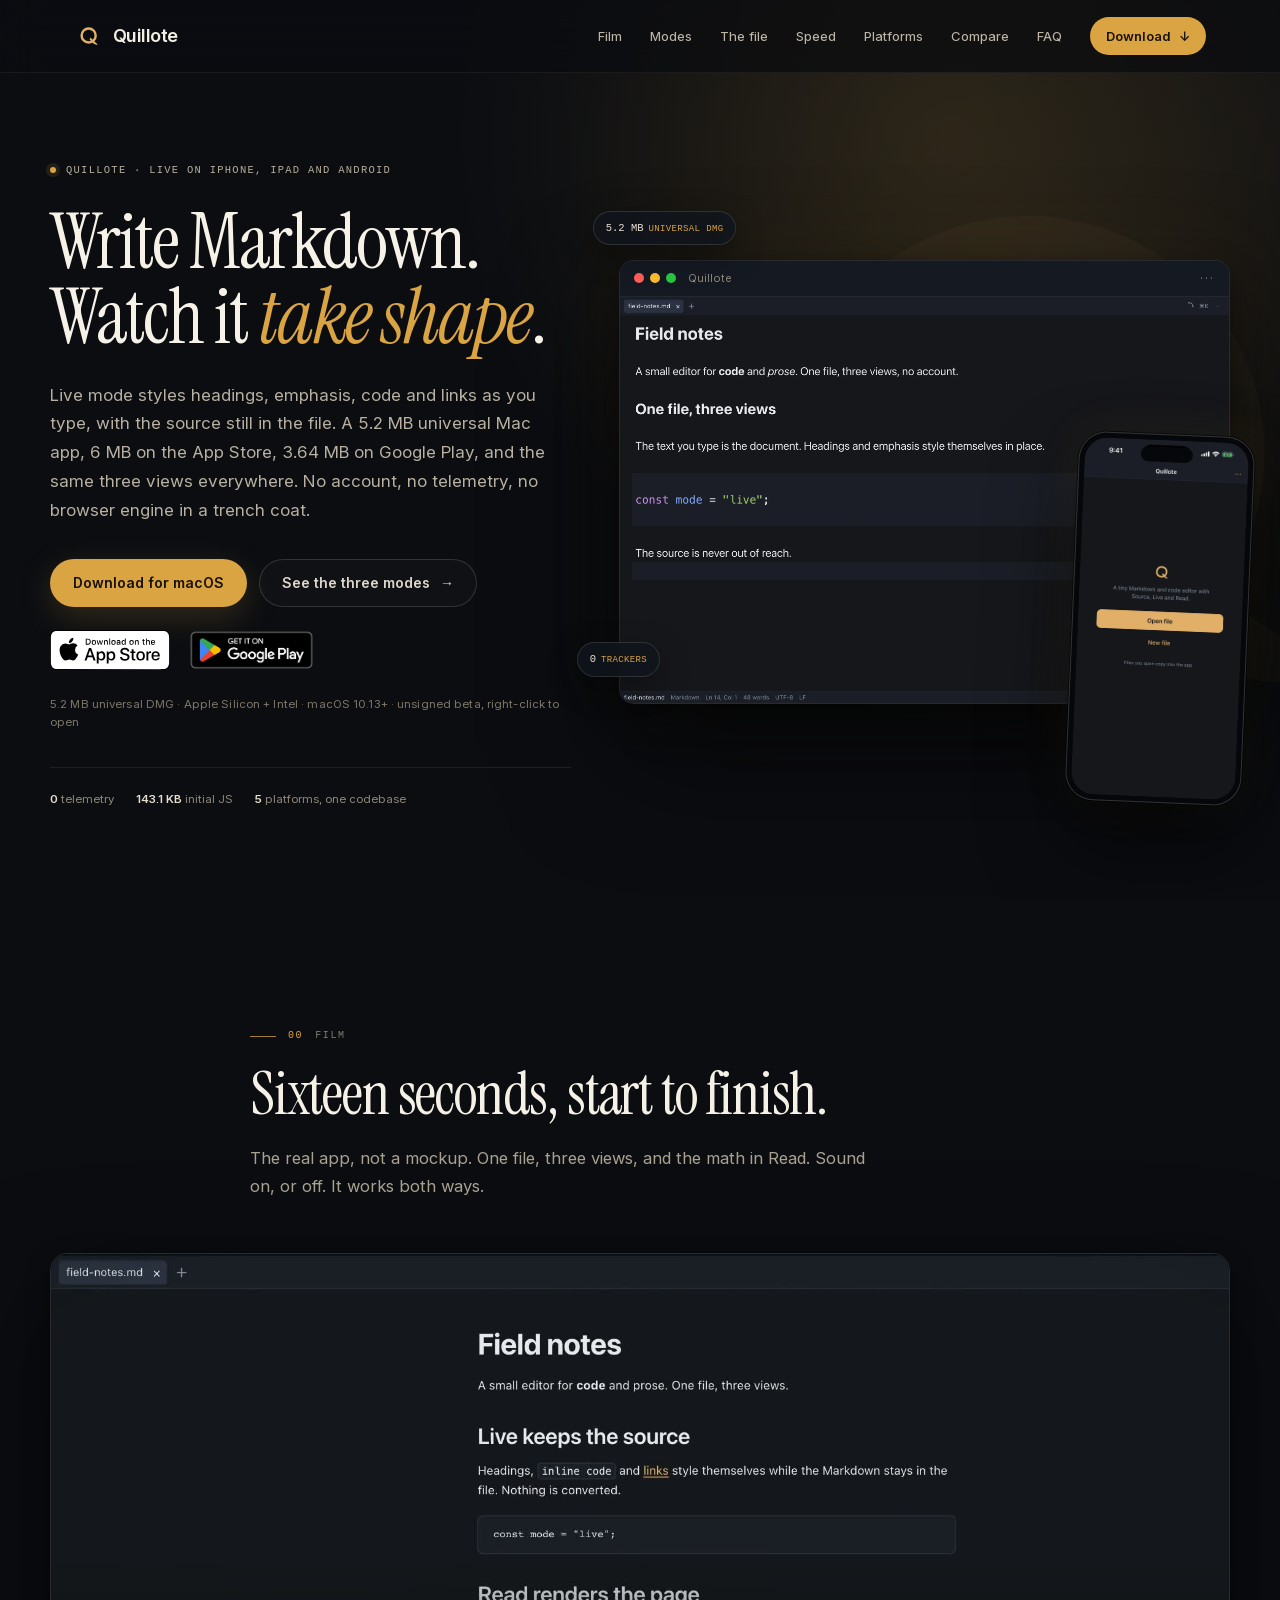
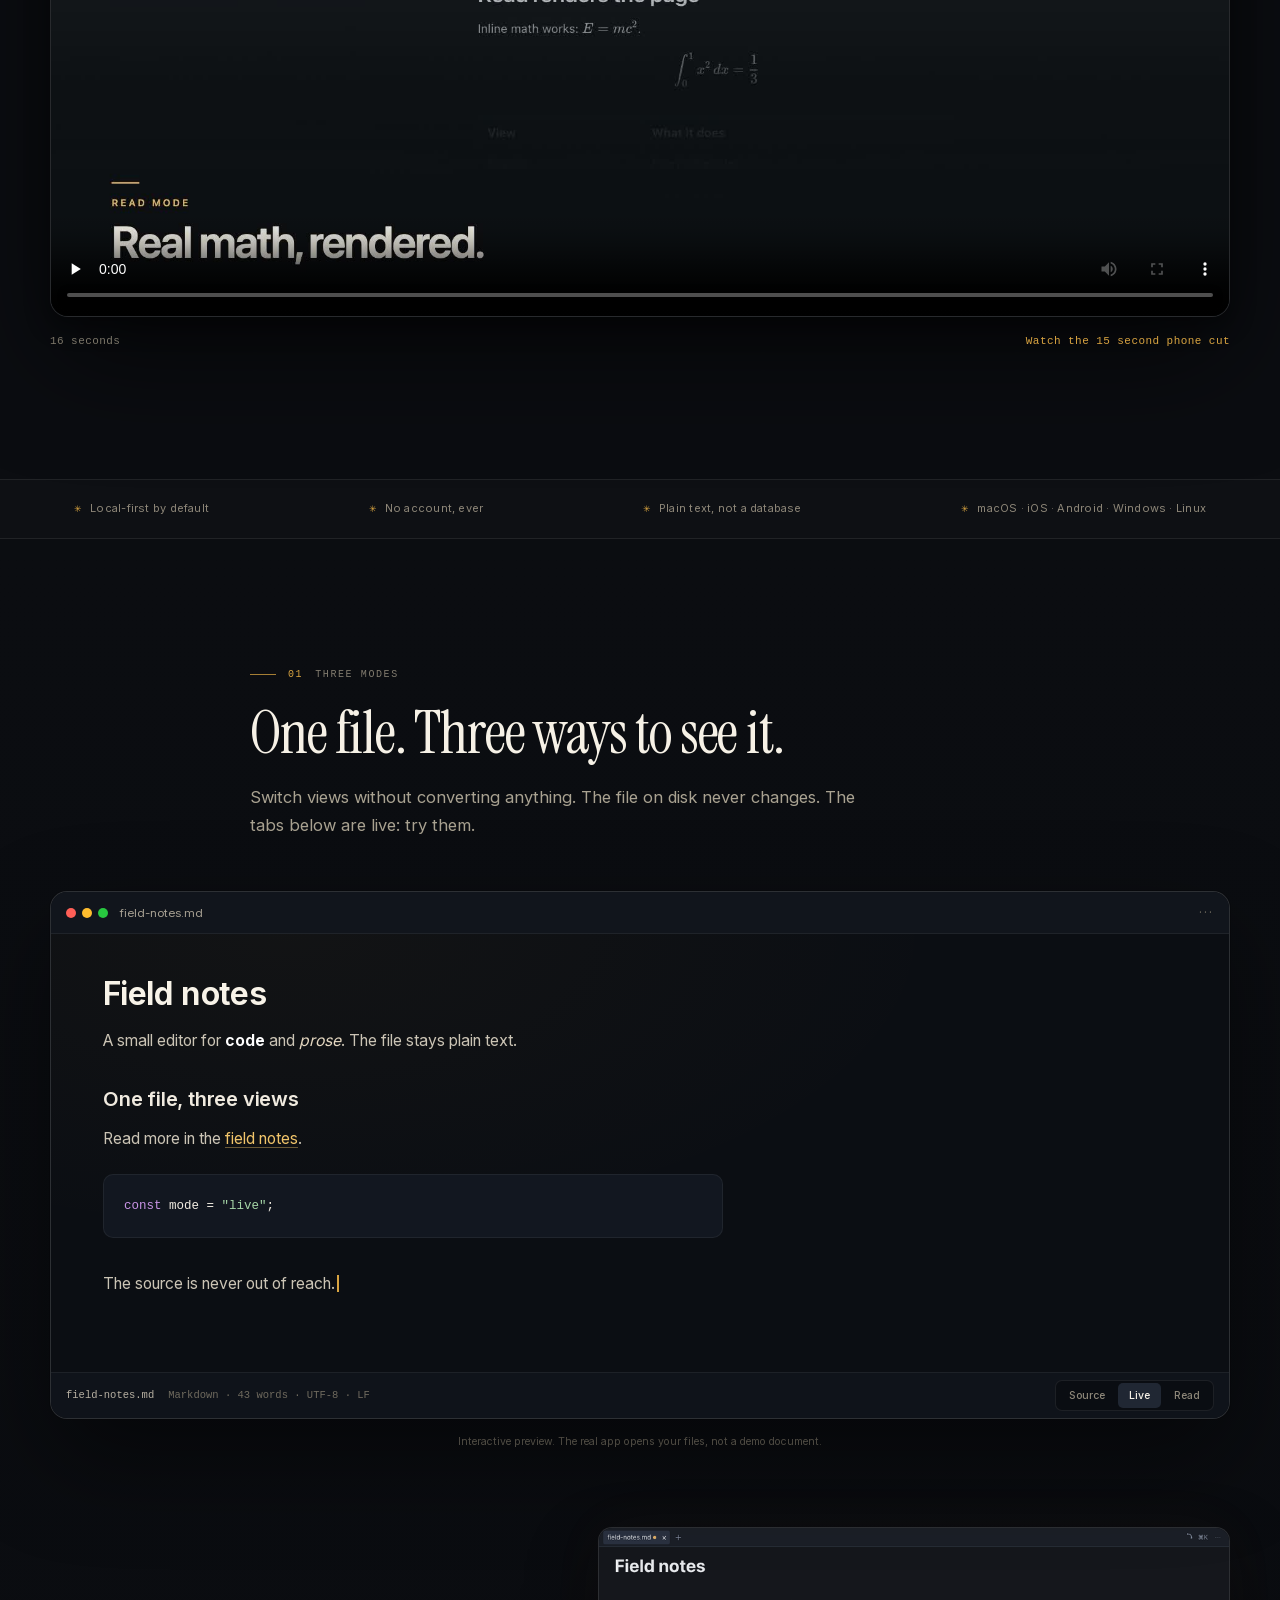
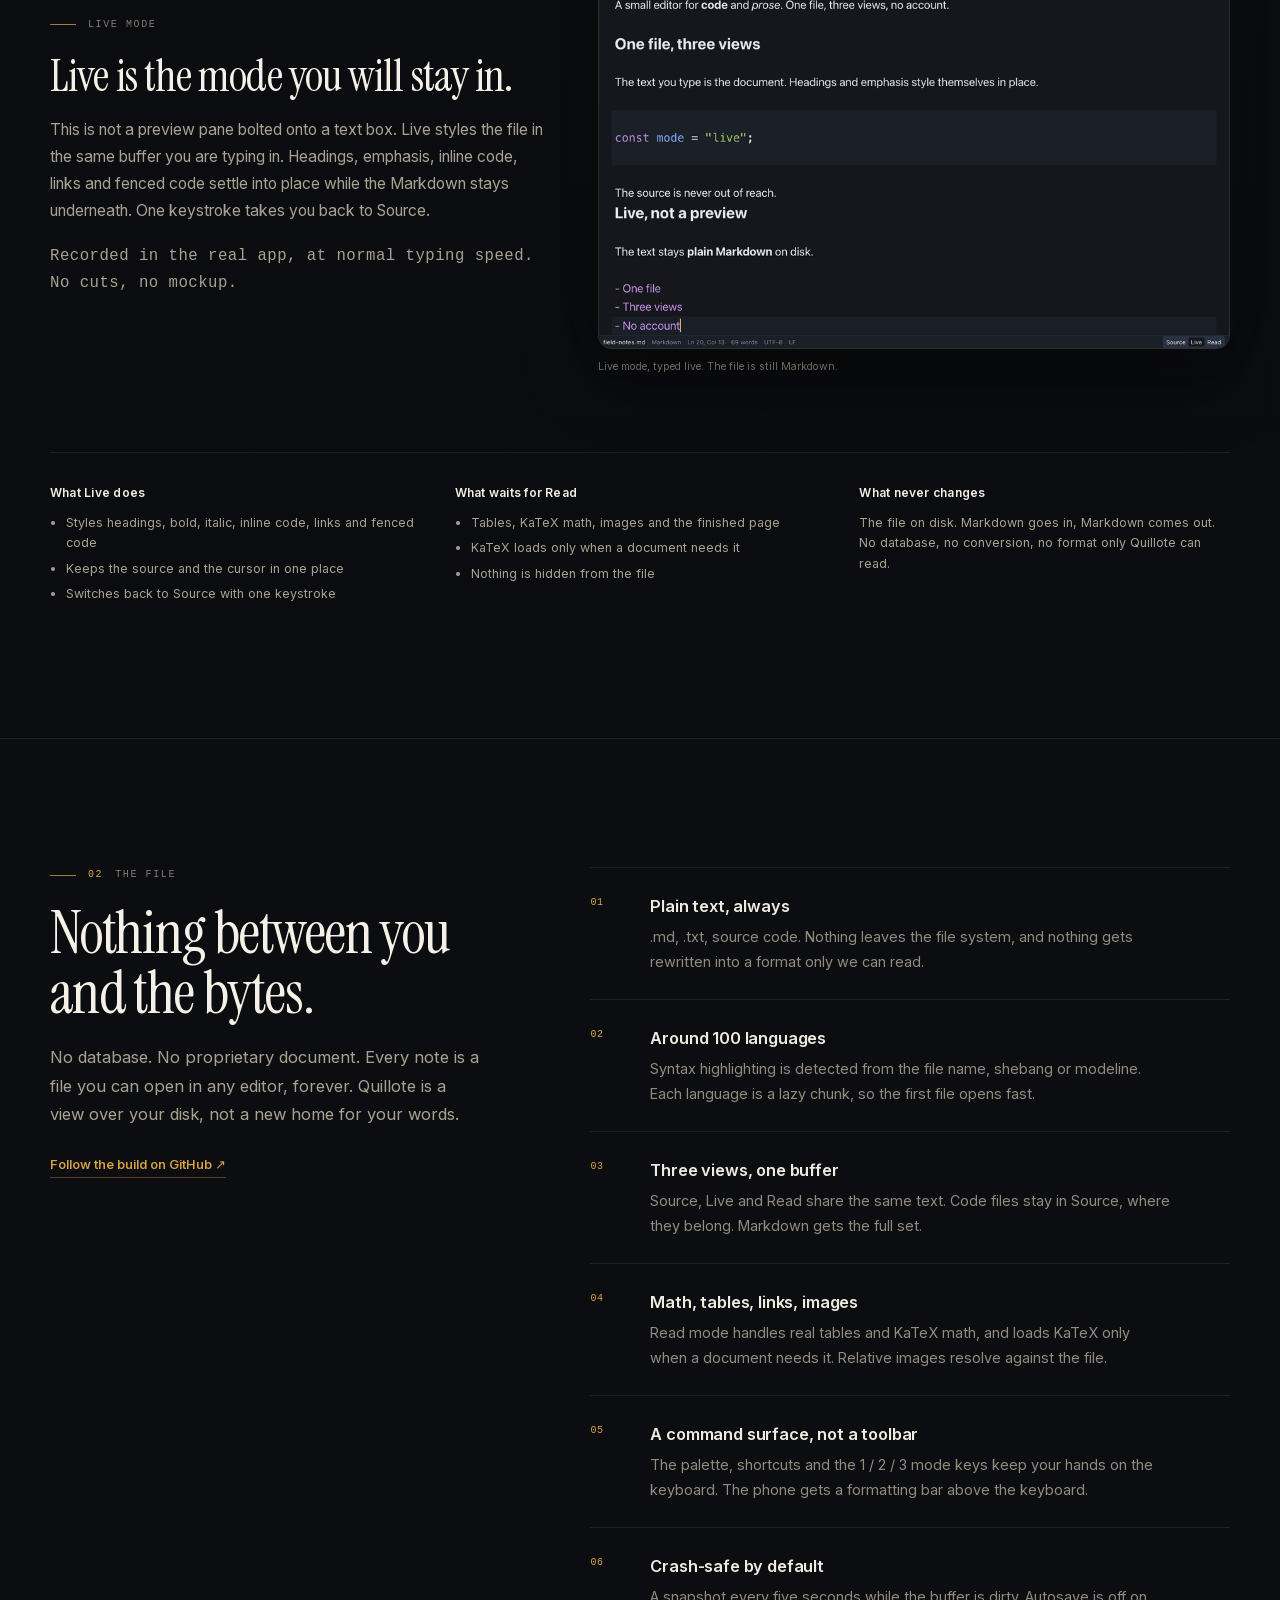
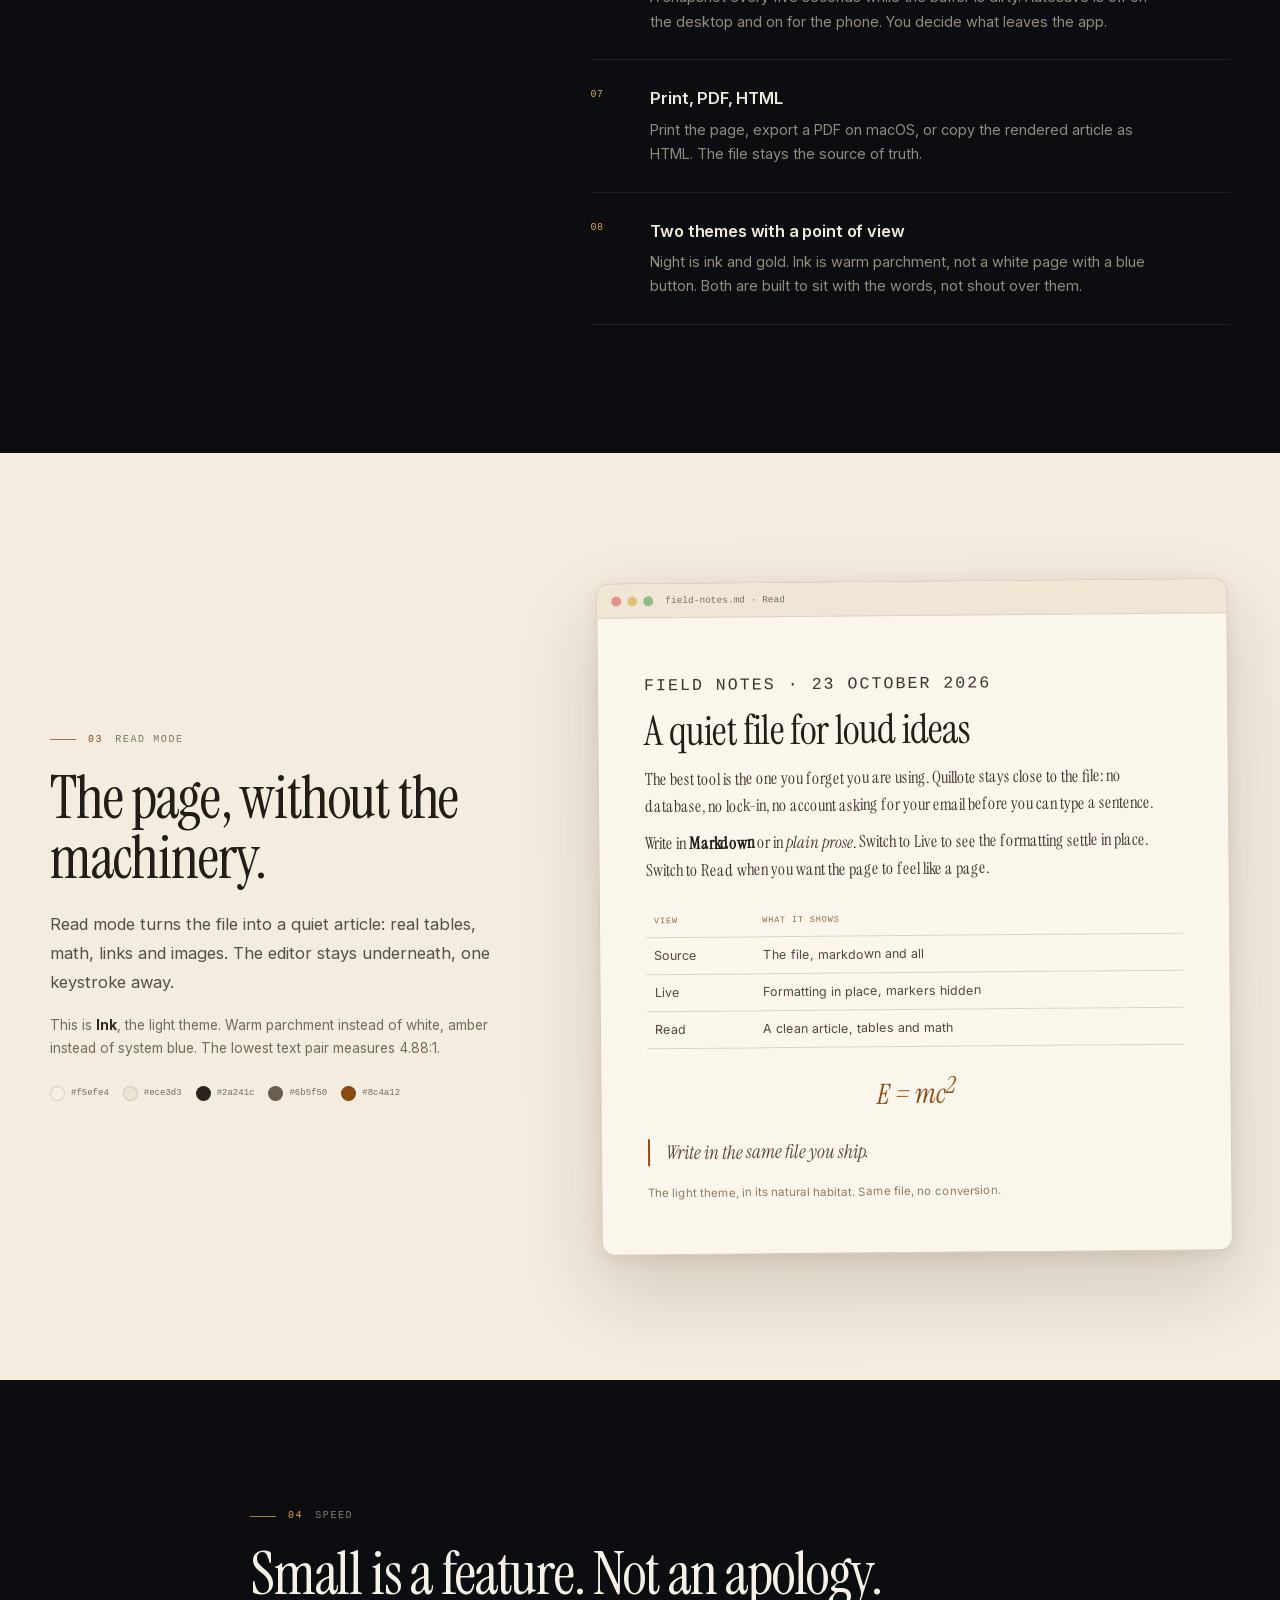
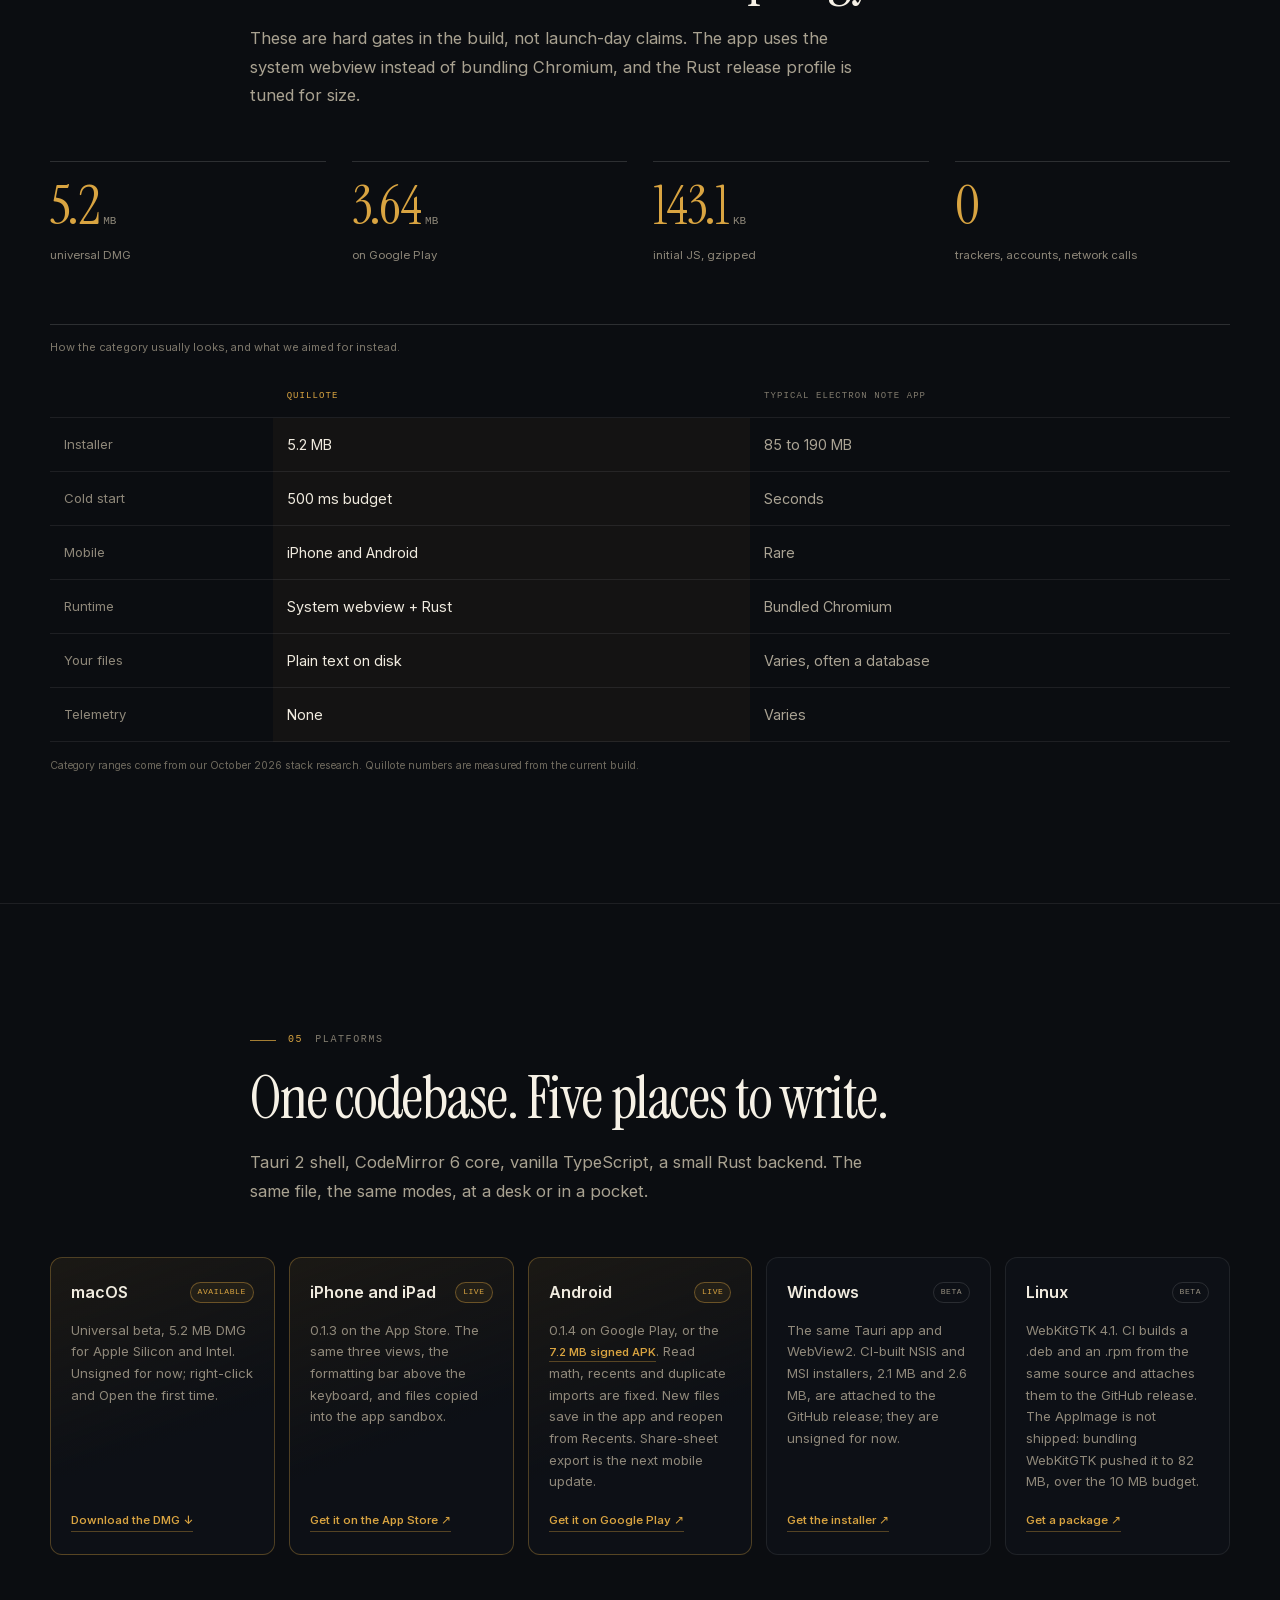
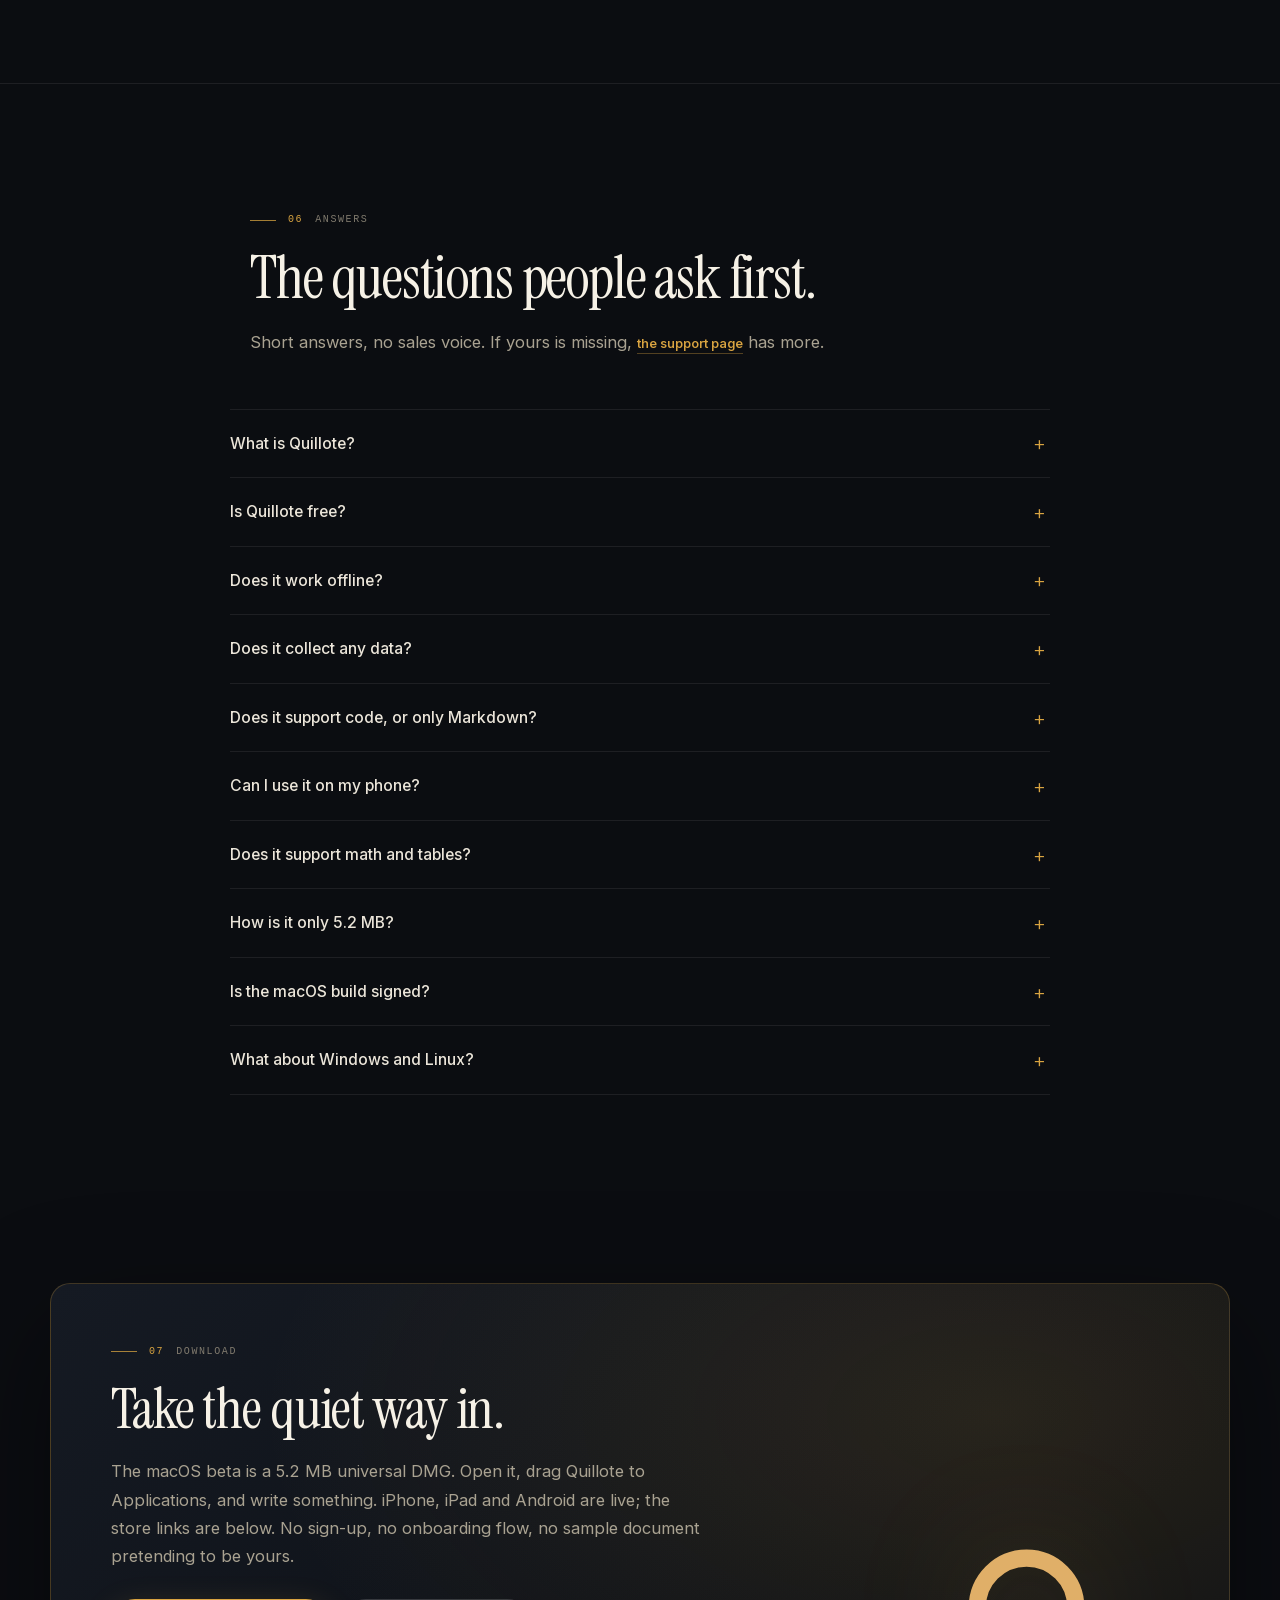
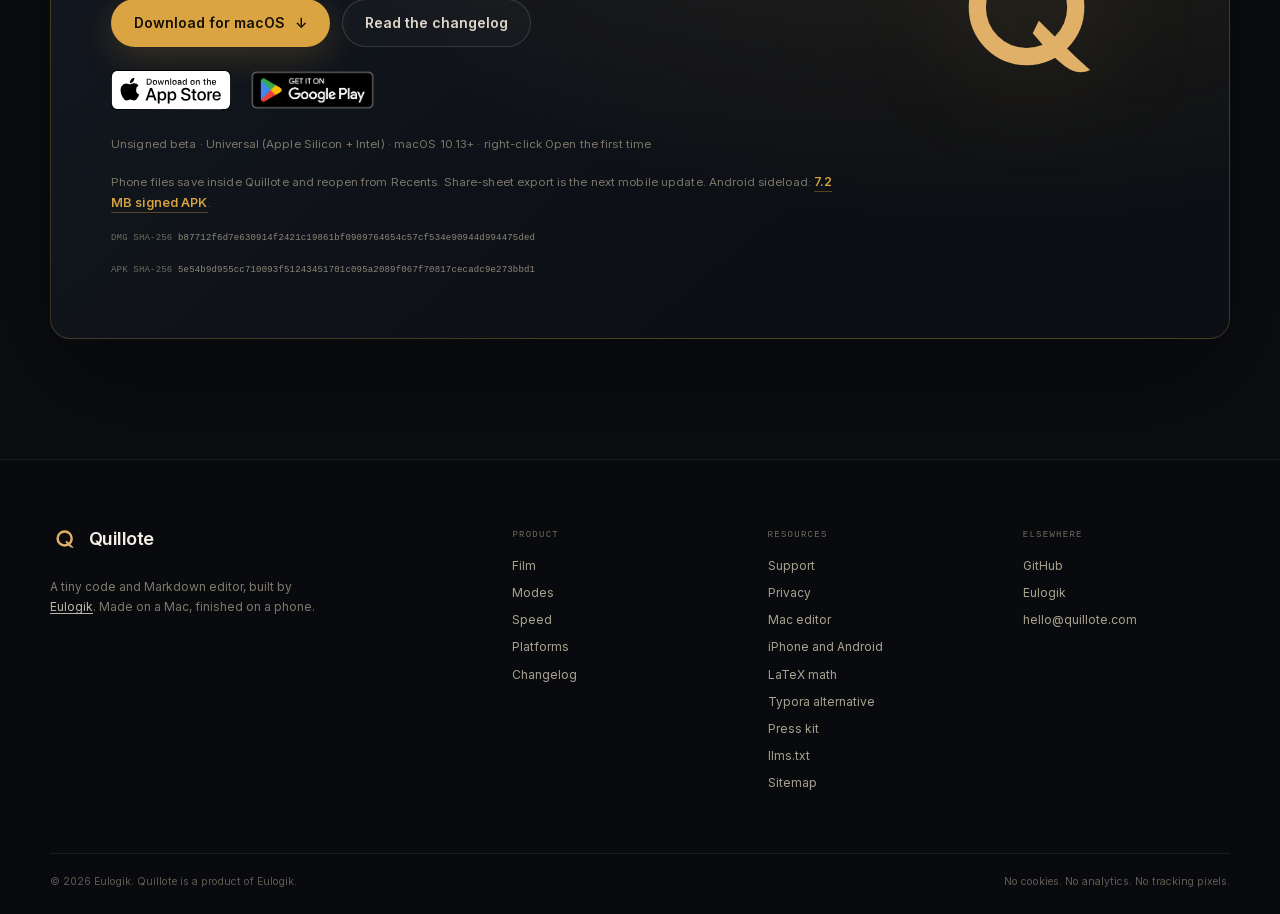
==== commit 5c7b27e3: "Refresh the site for 0.1.4 and add the product films" ====
--- a/index.html
+++ b/index.html
@@ -4,7 +4,7 @@
   <meta charset="utf-8">
   <meta name="viewport" content="width=device-width, initial-scale=1, viewport-fit=cover">
   <title>Quillote: a tiny Markdown editor with a real Live mode</title>
-  <meta name="description" content="Quillote is a 5.2 MB Markdown and code editor for macOS, iPhone and Android. Live mode styles the file as you type. Local files, no account, no telemetry.">
+  <meta name="description" content="Quillote is a 5.2 MB Markdown and code editor for macOS, iPhone, iPad and Android. Live mode styles the file as you type. Local files, no account, no telemetry.">
   <link rel="canonical" href="https://quillote.com/">
   <meta name="theme-color" content="#0b0d11">
   <meta name="color-scheme" content="dark">
@@ -13,7 +13,7 @@
   <meta property="og:type" content="website">
   <meta property="og:site_name" content="Quillote">
   <meta property="og:title" content="Quillote: write Markdown, watch it take shape">
-  <meta property="og:description" content="Live Markdown with a real code editor inside. A 5.2 MB Mac app, 7.2 MB on Android. Local files, no account, no telemetry.">
+  <meta property="og:description" content="Live Markdown with a real code editor inside. A 5.2 MB Mac app, 6 MB on the App Store, 3.64 MB on Google Play. Local files, no account, no telemetry.">
   <meta property="og:url" content="https://quillote.com/">
   <meta property="og:image" content="https://quillote.com/assets/img/og.jpg">
   <meta property="og:image:width" content="1200">
@@ -21,7 +21,7 @@
   <meta property="og:image:alt" content="Quillote, a tiny code and Markdown editor">
   <meta name="twitter:card" content="summary_large_image">
   <meta name="twitter:title" content="Quillote: write Markdown, watch it take shape">
-  <meta name="twitter:description" content="Live Markdown with a real code editor inside. A 5.2 MB Mac app, 7.2 MB on Android. Local files, no account, no telemetry.">
+  <meta name="twitter:description" content="Live Markdown with a real code editor inside. A 5.2 MB Mac app, 6 MB on the App Store, 3.64 MB on Google Play. Local files, no account, no telemetry.">
   <meta name="twitter:image" content="https://quillote.com/assets/img/og.jpg">
 
   <link rel="icon" href="assets/img/quillote-mark.svg" type="image/svg+xml">
@@ -65,7 +65,16 @@
         "about": { "@id": "https://quillote.com/#app" },
         "primaryImageOfPage": "https://quillote.com/assets/img/og.jpg",
         "datePublished": "2026-10-22",
-        "dateModified": "2026-10-27"
+        "dateModified": "2026-11-04"
+      },
+      {
+        "@type": "VideoObject",
+        "name": "Quillote in sixteen seconds",
+        "description": "Source, Live and Read in the real app, with KaTeX math, code highlighting and local files.",
+        "thumbnailUrl": "https://quillote.com/assets/video/quillote-desktop-poster.jpg",
+        "uploadDate": "2026-11-04",
+        "duration": "PT16S",
+        "contentUrl": "https://quillote.com/assets/video/quillote-desktop-16x9-sound.mp4"
       },
       {
         "@type": "SoftwareApplication",
@@ -100,7 +109,7 @@
             "name": "What is Quillote?",
             "acceptedAnswer": {
               "@type": "Answer",
-              "text": "Quillote is a small code and Markdown editor for macOS, iPhone and Android. It has three views: Source, Live and Read."
+              "text": "Quillote is a small code and Markdown editor for macOS, iPhone, iPad and Android. It has three views: Source, Live and Read."
             }
           },
           {
@@ -148,7 +157,7 @@
             "name": "Can I use it on my phone?",
             "acceptedAnswer": {
               "@type": "Answer",
-              "text": "Yes. The Android APK is available now and the iPhone build is in App Store review. A file you open copies into the app sandbox, and a new file saves in the same folder and reopens from Recents. Share-sheet export is the next mobile update."
+              "text": "Yes. Quillote is on the App Store and Google Play, and the signed APK is downloadable. A file you open copies into the app sandbox, and a new file saves in the same folder and reopens from Recents. Share-sheet export is the next mobile update."
             }
           },
           {
@@ -193,6 +202,7 @@
         <span class="visually-hidden">Menu</span>
       </button>
       <nav class="nav-links" id="nav-links" aria-label="Primary">
+        <a href="#film">Film</a>
         <a href="#modes">Modes</a>
         <a href="#file">The file</a>
         <a href="#speed">Speed</a>
@@ -210,17 +220,21 @@
       <img class="hero-watermark" src="assets/img/quillote-mark.svg" alt="" width="820" height="820" aria-hidden="true">
       <div class="hero-grid">
         <div class="hero-copy">
-          <p class="eyebrow"><span class="eyebrow-dot"></span> Quillote 0.1.3 · public beta</p>
+          <p class="eyebrow"><span class="eyebrow-dot"></span> Quillote · live on iPhone, iPad and Android</p>
           <h1 id="hero-title">Write Markdown. Watch it <em>take shape</em>.</h1>
-          <p class="hero-sub">Live mode styles headings, emphasis, code and links as you type, with the source still in the file. A 5.2 MB universal Mac app, 7.2 MB on Android, and the same three views on iPhone. No account, no telemetry, no browser engine in a trench coat.</p>
+          <p class="hero-sub">Live mode styles headings, emphasis, code and links as you type, with the source still in the file. A 5.2 MB universal Mac app, 6 MB on the App Store, 3.64 MB on Google Play, and the same three views everywhere. No account, no telemetry, no browser engine in a trench coat.</p>
           <div class="hero-actions">
             <a class="btn btn-gold" href="assets/downloads/Quillote_0.1.3_universal.dmg" download>Download for macOS</a>
             <a class="btn btn-ghost" href="#modes">See the three modes <span aria-hidden="true">→</span></a>
           </div>
+          <div class="store-badges">
+            <a class="store-badge" href="https://apps.apple.com/app/id6826502388" aria-label="Download on the App Store"><img src="assets/img/app-store-badge.svg" alt="Download on the App Store" width="120" height="40"></a>
+            <a class="store-badge store-badge--play" href="https://play.google.com/store/apps/details?id=com.quillote.app" aria-label="Get it on Google Play"><img src="assets/img/google-play-badge.png" alt="Get it on Google Play" width="140" height="54"></a>
+          </div>
           <p class="hero-note">5.2 MB universal DMG · Apple Silicon + Intel · macOS 10.13+ · unsigned beta, right-click to open</p>
           <div class="hero-proof">
             <span><strong>0</strong> telemetry</span>
-            <span><strong>141.7 KB</strong> initial JS</span>
+            <span><strong>143.1 KB</strong> initial JS</span>
             <span><strong>5</strong> platforms, one codebase</span>
           </div>
         </div>
@@ -248,6 +262,22 @@
           <span class="chip chip-b">0 <small>trackers</small></span>
         </div>
       </div>
+    </section>
+
+    <section class="section film-section" id="film" aria-labelledby="film-title">
+      <div class="section-head">
+        <p class="label"><span>00</span> Film</p>
+        <h2 id="film-title">Sixteen seconds, start to finish.</h2>
+        <p class="lead">The real app, not a mockup. One file, three views, and the math in Read. Sound on, or off. It works both ways.</p>
+      </div>
+      <div class="film-frame">
+        <!-- biome-ignore lint/a11y/useMediaCaption: the film has no speech, only a music bed and transition sounds -->
+        <video controls playsinline preload="none" width="1920" height="1080" poster="assets/video/quillote-desktop-poster.jpg" aria-label="Quillote product film, 16 seconds">
+          <source src="assets/video/quillote-desktop-16x9-sound.mp4" type="video/mp4">
+          Your browser does not support the video tag. <a href="assets/video/quillote-desktop-16x9-sound.mp4">Download the film</a>.
+        </video>
+      </div>
+      <p class="film-meta"><span>16 seconds</span><a href="assets/video/quillote-phone-9x16-sound.mp4">Watch the 15 second phone cut</a></p>
     </section>
 
     <section class="proof-strip" aria-label="Principles">
@@ -453,8 +483,8 @@
       </div>
       <div class="stats">
         <div class="stat"><span class="stat-num">5.2</span><span class="stat-unit">MB</span><span class="stat-label">universal DMG</span></div>
-        <div class="stat"><span class="stat-num">7.2</span><span class="stat-unit">MB</span><span class="stat-label">Android APK</span></div>
-        <div class="stat"><span class="stat-num">141.7</span><span class="stat-unit">KB</span><span class="stat-label">initial JS, gzipped</span></div>
+        <div class="stat"><span class="stat-num">3.64</span><span class="stat-unit">MB</span><span class="stat-label">on Google Play</span></div>
+        <div class="stat"><span class="stat-num">143.1</span><span class="stat-unit">KB</span><span class="stat-label">initial JS, gzipped</span></div>
         <div class="stat"><span class="stat-num">0</span><span class="stat-unit"></span><span class="stat-label">trackers, accounts, network calls</span></div>
       </div>
       <div class="table-wrap">
@@ -488,15 +518,15 @@
           <p>Universal beta, 5.2 MB DMG for Apple Silicon and Intel. Unsigned for now; right-click and Open the first time.</p>
           <a class="text-link" href="assets/downloads/Quillote_0.1.3_universal.dmg" download>Download the DMG <span aria-hidden="true">↓</span></a>
         </article>
-        <article class="platform">
-          <div class="platform-top"><h3>iPhone</h3><span class="status">In review</span></div>
-          <p>Native iOS shell with the same three views, the formatting bar above the keyboard, and files copied into the app sandbox.</p>
-          <span class="platform-note">0.1.0 is in App Store review; 0.1.3 is uploaded</span>
+        <article class="platform is-ready">
+          <div class="platform-top"><h3>iPhone and iPad</h3><span class="status status-ready">Live</span></div>
+          <p>0.1.3 on the App Store. The same three views, the formatting bar above the keyboard, and files copied into the app sandbox.</p>
+          <a class="text-link" href="https://apps.apple.com/app/id6826502388" rel="noopener">Get it on the App Store <span aria-hidden="true">↗</span></a>
         </article>
-        <article class="platform">
-          <div class="platform-top"><h3>Android</h3><span class="status">Beta</span></div>
-          <p>7.2 MB signed APK. New files save in the app and reopen from Recents. Share-sheet export is the next mobile update. Android ignores extension filters in the picker, so Quillote checks the file name before it copies anything.</p>
-          <a class="text-link" href="assets/downloads/Quillote_0.1.3_arm64.apk" download>Download the APK <span aria-hidden="true">↓</span></a>
+        <article class="platform is-ready">
+          <div class="platform-top"><h3>Android</h3><span class="status status-ready">Live</span></div>
+          <p>0.1.4 on Google Play, or the <a class="text-link" href="assets/downloads/Quillote_0.1.4_arm64.apk" download>7.2 MB signed APK</a>. Read math, recents and duplicate imports are fixed. New files save in the app and reopen from Recents. Share-sheet export is the next mobile update.</p>
+          <a class="text-link" href="https://play.google.com/store/apps/details?id=com.quillote.app" rel="noopener">Get it on Google Play <span aria-hidden="true">↗</span></a>
         </article>
         <article class="platform">
           <div class="platform-top"><h3>Windows</h3><span class="status">Beta</span></div>
@@ -520,11 +550,11 @@
       <div class="faq-list">
         <details class="faq-item">
           <summary>What is Quillote?</summary>
-          <p>Quillote is a small code and Markdown editor for macOS, iPhone and Android. It has three views: Source, Live and Read. It is built for people who keep their work in files, not in someone else's database.</p>
+          <p>Quillote is a small code and Markdown editor for macOS, iPhone, iPad and Android. It has three views: Source, Live and Read. It is built for people who keep their work in files, not in someone else's database.</p>
         </details>
         <details class="faq-item">
           <summary>Is Quillote free?</summary>
-          <p>Yes. Quillote is free. There is no paid tier, no subscription and no account. The Mac app is a direct DMG, the Android build is a signed APK, and the iPhone app is in App Store review.</p>
+          <p>Yes. Quillote is free. There is no paid tier, no subscription and no account. The Mac app is a direct DMG, and the iPhone, iPad and Android apps are on their stores.</p>
         </details>
         <details class="faq-item">
           <summary>Does it work offline?</summary>
@@ -540,7 +570,7 @@
         </details>
         <details class="faq-item">
           <summary>Can I use it on my phone?</summary>
-          <p>Yes. The Android APK is signed and downloadable below, and the iPhone build is in App Store review. On both, a file you open copies into the app sandbox. A new file saves in the same folder and reopens from Recents. Exporting a copy through the share sheet is the next mobile update, not part of 0.1.3. Writing back to a picked provider URL is still not reliable.</p>
+          <p>Yes. Quillote is live on the App Store and Google Play, and the signed APK is downloadable below. On both, a file you open copies into the app sandbox. A new file saves in the same folder and reopens from Recents. Exporting a copy through the share sheet is the next mobile update. Writing back to a picked provider URL is still not reliable.</p>
         </details>
         <details class="faq-item">
           <summary>Does it support math and tables?</summary>
@@ -566,16 +596,19 @@
         <div class="download-copy">
           <p class="label"><span>07</span> Download</p>
           <h2 id="download-title">Take the quiet way in.</h2>
-          <p class="lead">The macOS beta is a 5.2 MB universal DMG. Open it, drag Quillote to Applications, and write something. Android users can install the signed 7.2 MB APK. No sign-up, no onboarding flow, no sample document pretending to be yours.</p>
+          <p class="lead">The macOS beta is a 5.2 MB universal DMG. Open it, drag Quillote to Applications, and write something. iPhone, iPad and Android are live; the store links are below. No sign-up, no onboarding flow, no sample document pretending to be yours.</p>
           <div class="hero-actions">
             <a class="btn btn-gold" href="assets/downloads/Quillote_0.1.3_universal.dmg" download>Download for macOS <span aria-hidden="true">↓</span></a>
-            <a class="btn btn-ghost" href="assets/downloads/Quillote_0.1.3_arm64.apk" download>Download for Android <span aria-hidden="true">↓</span></a>
             <a class="btn btn-ghost" href="changelog/">Read the changelog</a>
           </div>
+          <div class="store-badges">
+            <a class="store-badge" href="https://apps.apple.com/app/id6826502388" aria-label="Download on the App Store"><img src="assets/img/app-store-badge.svg" alt="Download on the App Store" width="120" height="40"></a>
+            <a class="store-badge store-badge--play" href="https://play.google.com/store/apps/details?id=com.quillote.app" aria-label="Get it on Google Play"><img src="assets/img/google-play-badge.png" alt="Get it on Google Play" width="140" height="54"></a>
+          </div>
           <p class="hero-note">Unsigned beta · Universal (Apple Silicon + Intel) · macOS 10.13+ · right-click Open the first time</p>
-          <p class="hero-note">Phone files save inside Quillote and reopen from Recents. Share-sheet export is the next mobile update.</p>
+          <p class="hero-note">Phone files save inside Quillote and reopen from Recents. Share-sheet export is the next mobile update. Android sideload: <a class="text-link" href="assets/downloads/Quillote_0.1.4_arm64.apk" download>7.2 MB signed APK</a>.</p>
           <p class="hash-line">DMG SHA-256 <code id="dmg-hash">b87712f6d7e630914f2421c19861bf0909764654c57cf534e90944d994475ded</code></p>
-          <p class="hash-line">APK SHA-256 <code>6cb984fdf4a2b4603c9117029e713cab2e166d65339be52a1c45f804ed930fa1</code></p>
+          <p class="hash-line">APK SHA-256 <code>5e54b9d955cc710093f51243451701c095a2089f067f70817cecadc9e273bbd1</code></p>
         </div>
         <div class="download-art" aria-hidden="true">
           <img src="assets/img/quillote-mark.svg" alt="" width="260" height="260">
@@ -593,6 +626,7 @@
       </div>
       <div class="footer-col">
         <h3>Product</h3>
+        <a href="#film">Film</a>
         <a href="#modes">Modes</a>
         <a href="#speed">Speed</a>
         <a href="#platforms">Platforms</a>
--- a/assets/css/site.css
+++ b/assets/css/site.css
@@ -390,6 +390,33 @@
   transform: translateY(-2px);
 }
 
+/* The two store badges. The Google asset carries its own clear space, so it
+   is set a little taller to match the visible height of the Apple badge. */
+.store-badges {
+  display: flex;
+  align-items: center;
+  gap: 12px;
+  flex-wrap: wrap;
+  margin-top: 16px;
+}
+.store-badge {
+  display: inline-flex;
+  line-height: 0;
+  border-radius: 9px;
+}
+.store-badge img {
+  display: block;
+  height: 40px;
+  width: auto;
+}
+.store-badge--play img {
+  height: 54px;
+}
+.store-badge:focus-visible {
+  outline: 2px solid var(--gold);
+  outline-offset: 4px;
+}
+
 .hero-note {
   margin: 18px 0 0;
   color: var(--quiet);
@@ -442,6 +469,56 @@
   display: flex;
   align-items: center;
   justify-content: center;
+}
+
+.film-section {
+  padding-top: clamp(36px, 5vw, 64px);
+}
+.film-frame {
+  max-width: 1040px;
+  margin: 0 auto;
+  border: 1px solid var(--line-strong);
+  border-radius: 18px;
+  overflow: hidden;
+  background: #05070a;
+  box-shadow:
+    0 40px 110px rgba(0, 0, 0, 0.58),
+    0 8px 24px rgba(0, 0, 0, 0.38);
+}
+.film-frame video {
+  display: block;
+  width: 100%;
+  height: auto;
+  aspect-ratio: 16 / 9;
+  background: #05070a;
+}
+.film-meta {
+  max-width: 1040px;
+  margin: 16px auto 0;
+  display: flex;
+  justify-content: space-between;
+  gap: 16px;
+  font-family: var(--mono);
+  font-size: 11px;
+  letter-spacing: 0.04em;
+  color: var(--quiet);
+}
+.film-meta a {
+  color: var(--gold);
+  text-decoration: none;
+}
+.film-meta a:hover {
+  text-decoration: underline;
+}
+
+@media (max-width: 640px) {
+  .film-frame {
+    border-radius: 12px;
+  }
+  .film-meta {
+    flex-direction: column;
+    gap: 6px;
+  }
 }
 
 .window-frame {
@@ -2040,6 +2117,12 @@
   .hero-note {
     font-size: 10.5px;
   }
+  .store-badge img {
+    height: 36px;
+  }
+  .store-badge--play img {
+    height: 49px;
+  }
   .phone-frame {
     width: 112px;
     right: 0;
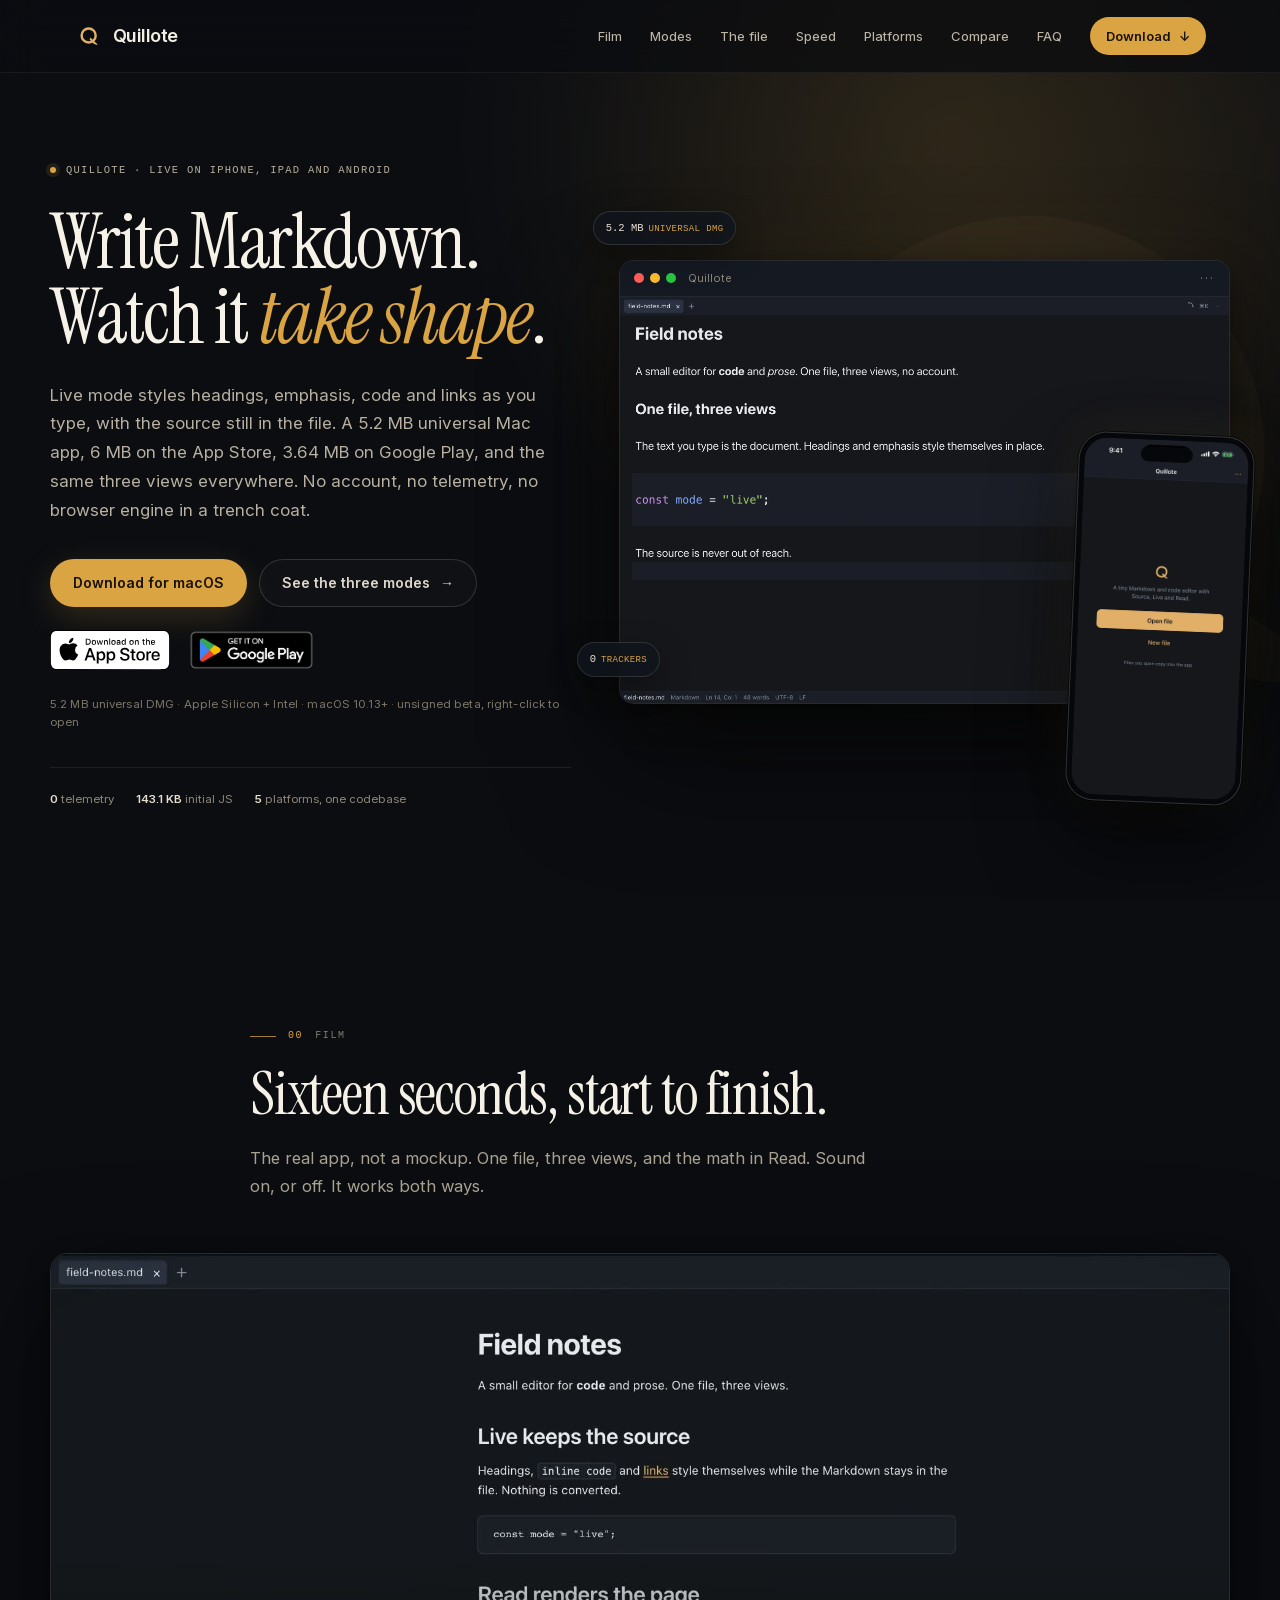
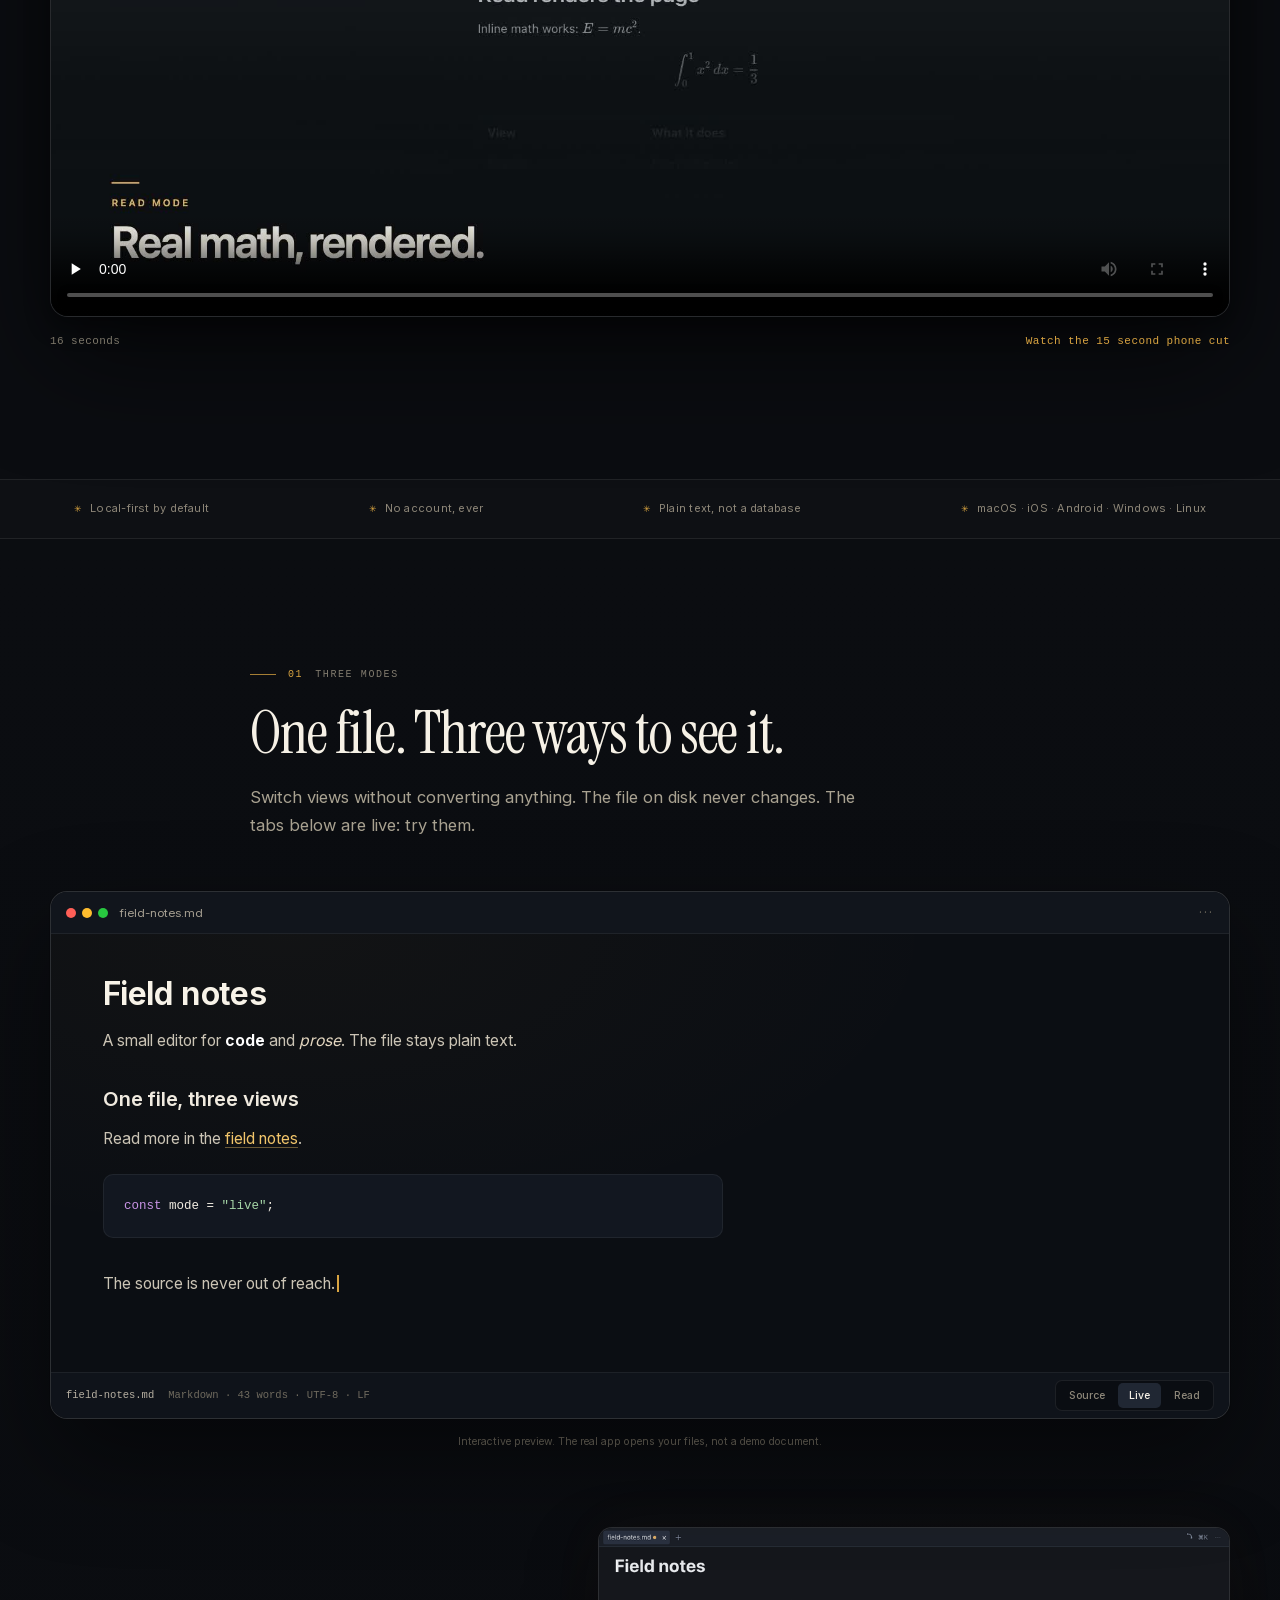
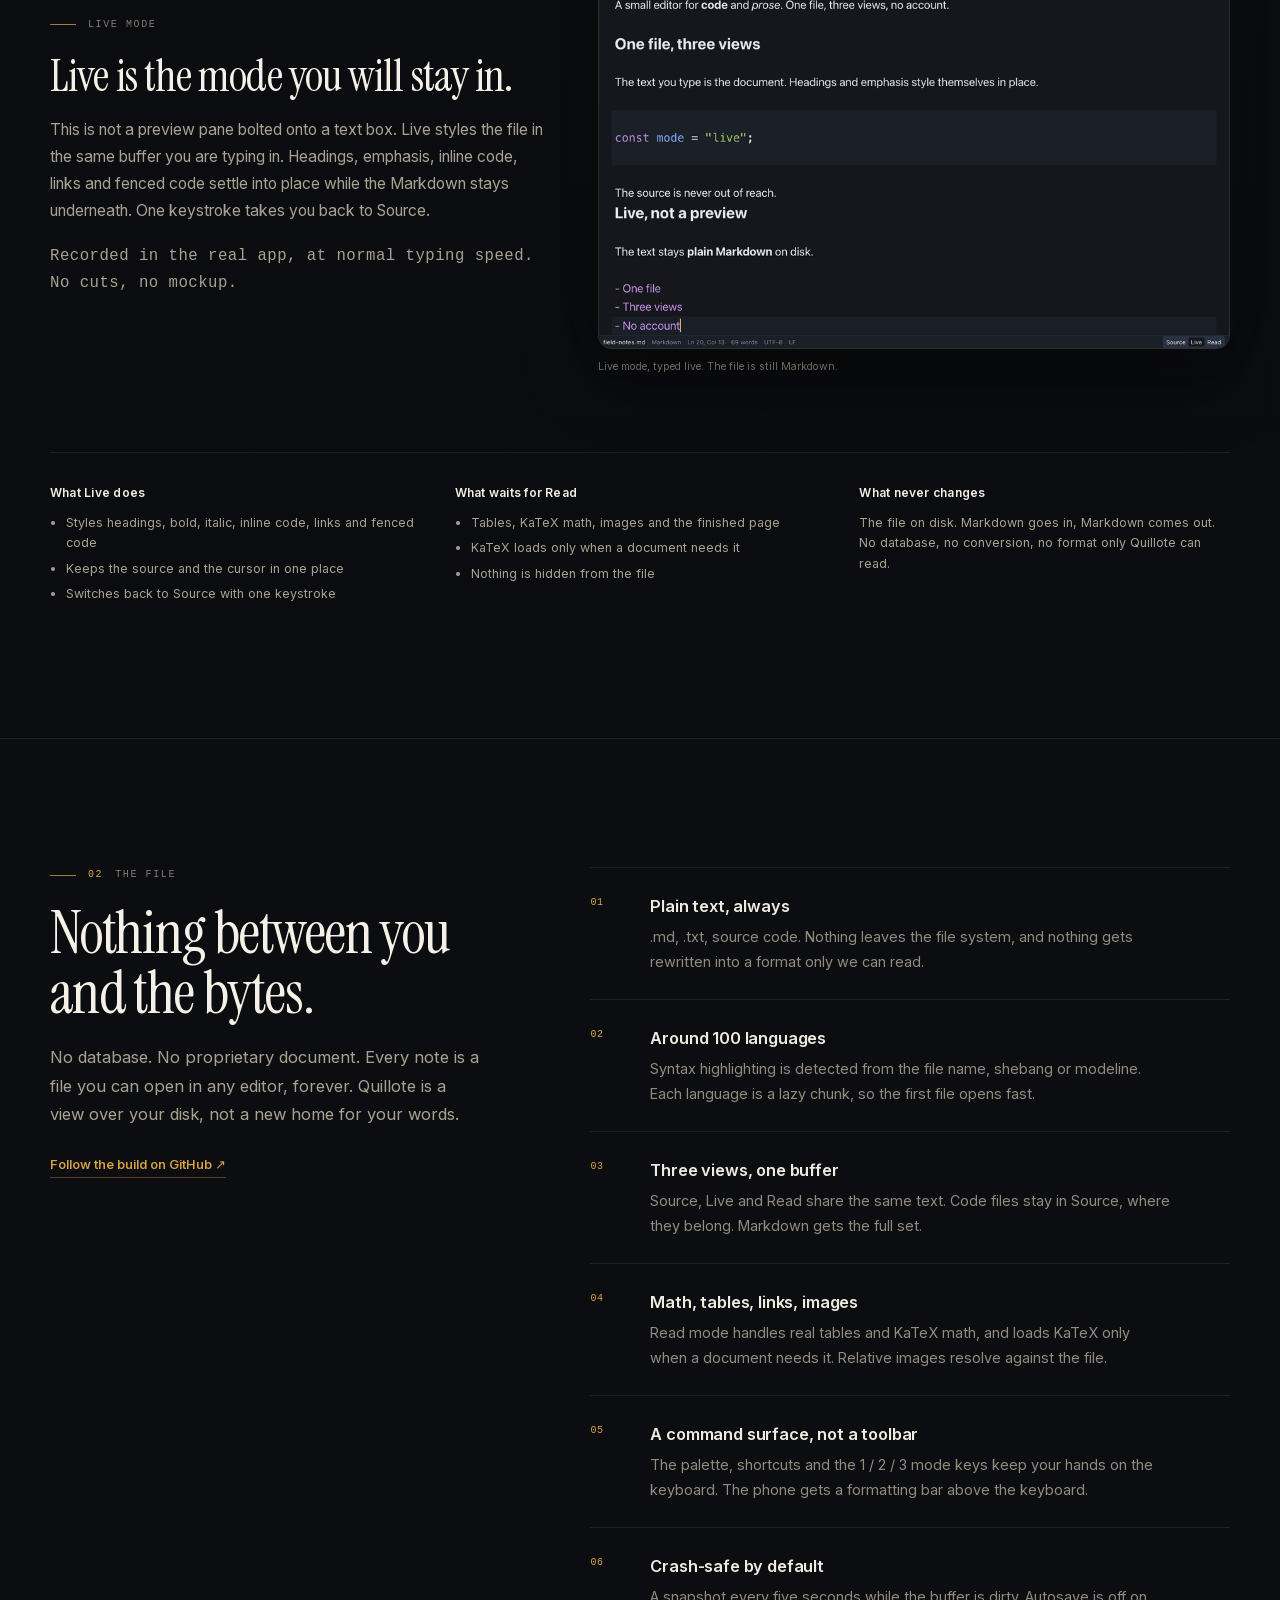
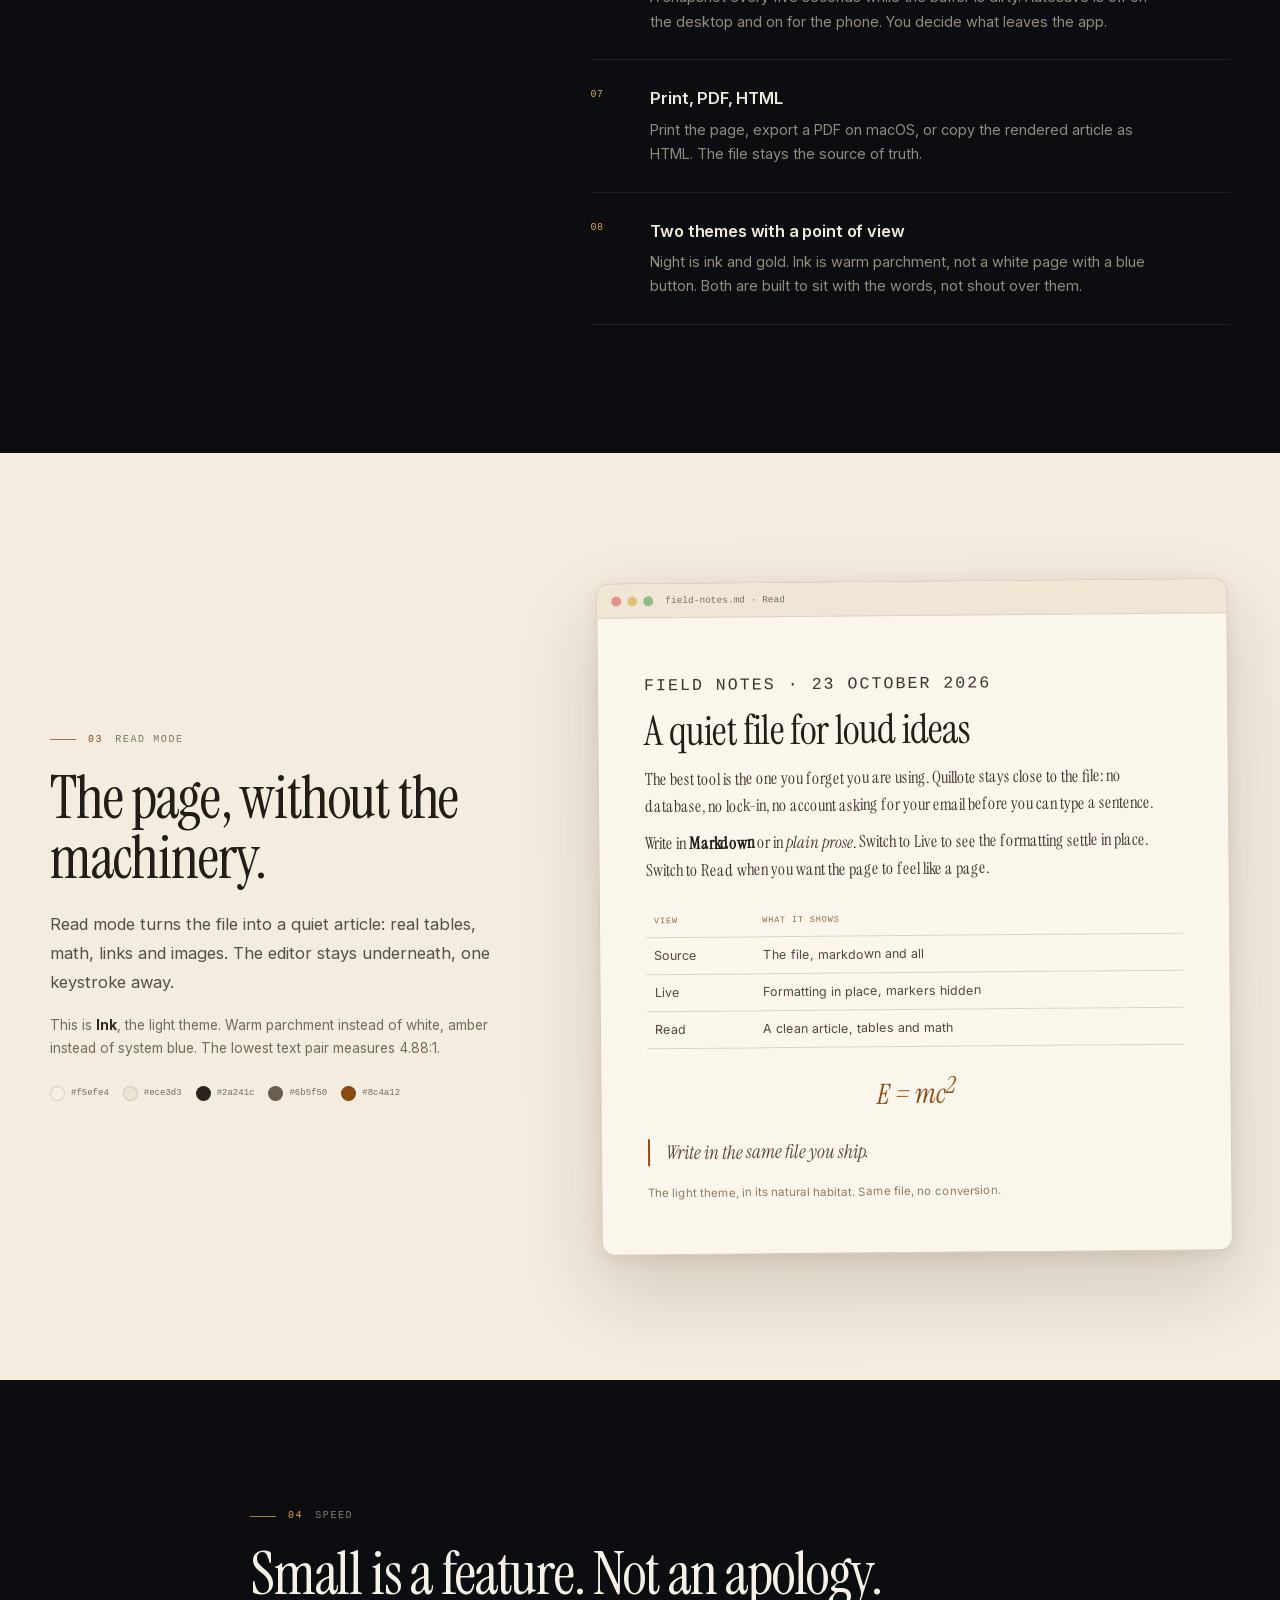
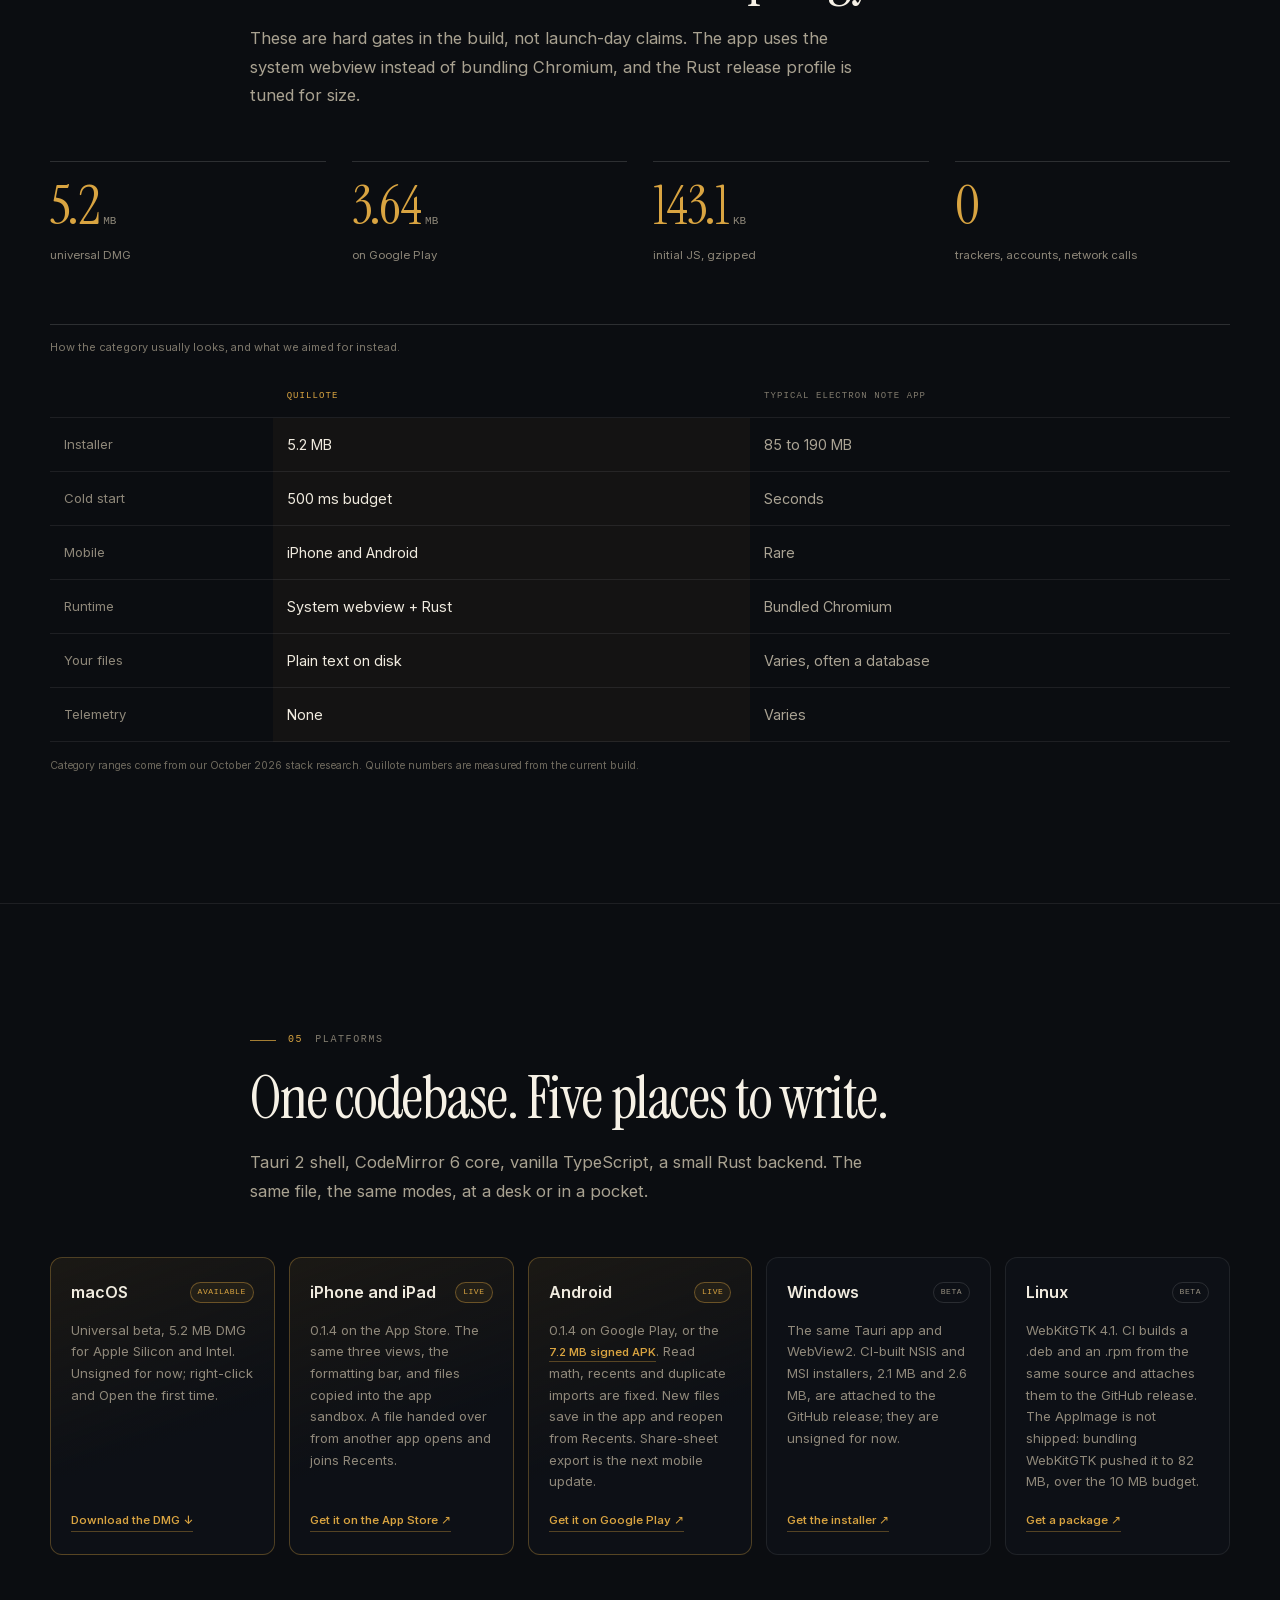
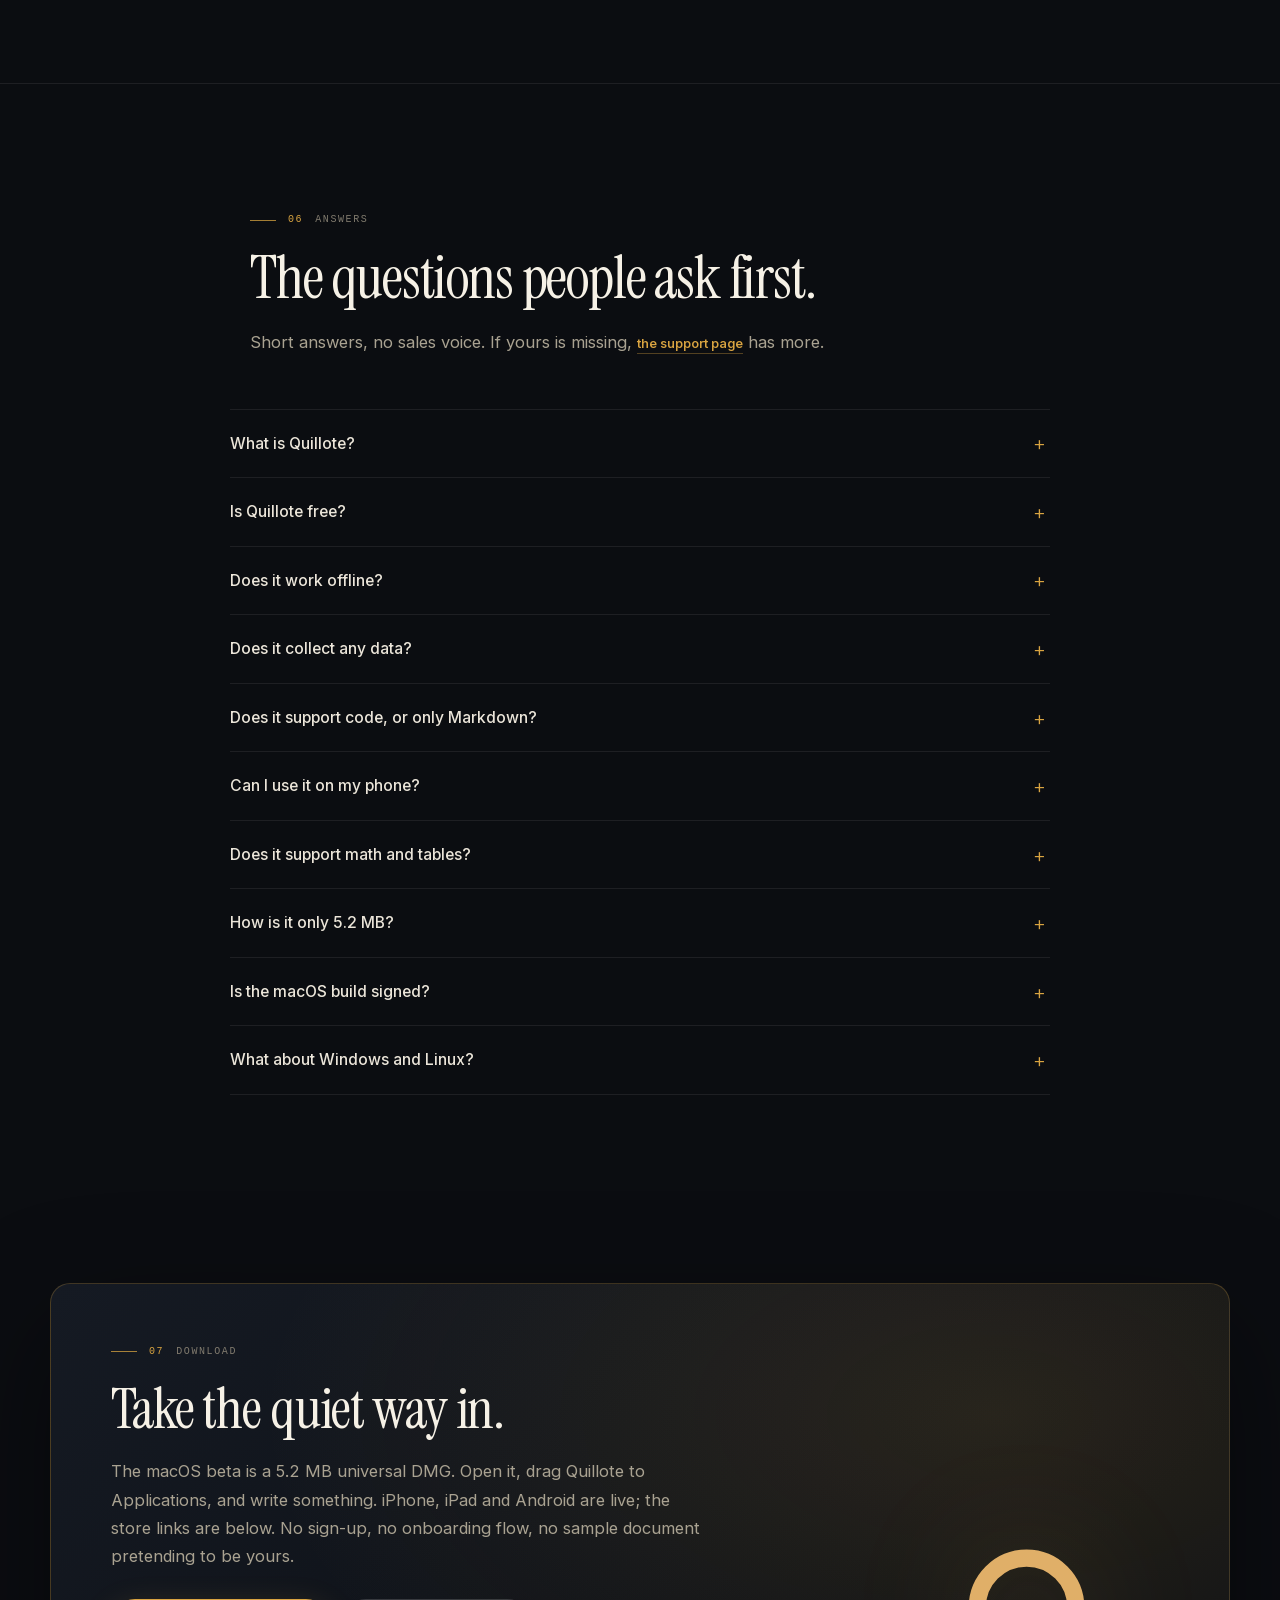
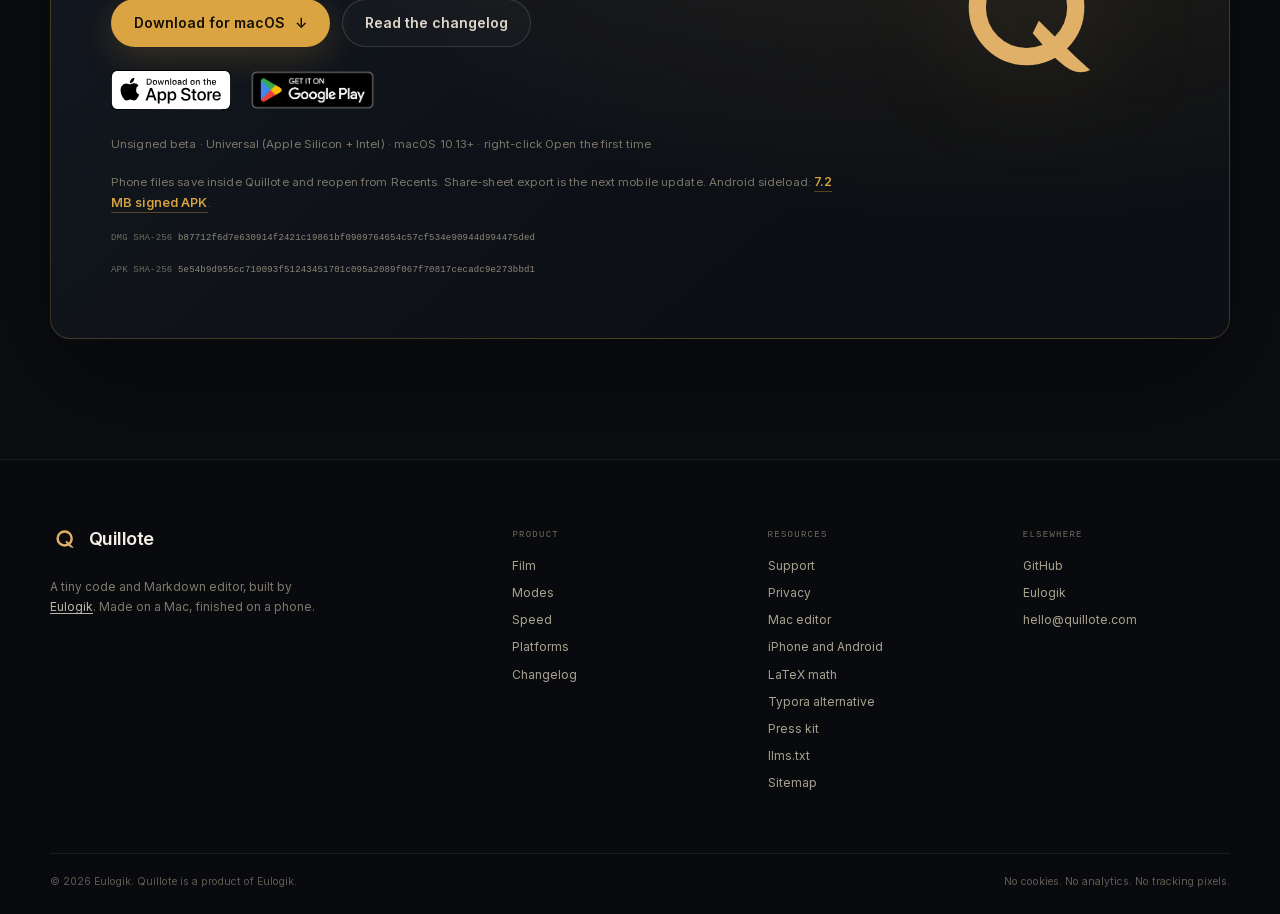
==== commit 52a1481e: "Announce 0.1.4 on the App Store" ====
--- a/index.html
+++ b/index.html
@@ -520,7 +520,7 @@
         </article>
         <article class="platform is-ready">
           <div class="platform-top"><h3>iPhone and iPad</h3><span class="status status-ready">Live</span></div>
-          <p>0.1.3 on the App Store. The same three views, the formatting bar above the keyboard, and files copied into the app sandbox.</p>
+          <p>0.1.4 on the App Store. The same three views, the formatting bar, and files copied into the app sandbox. A file handed over from another app opens and joins Recents.</p>
           <a class="text-link" href="https://apps.apple.com/app/id6826502388" rel="noopener">Get it on the App Store <span aria-hidden="true">↗</span></a>
         </article>
         <article class="platform is-ready">
